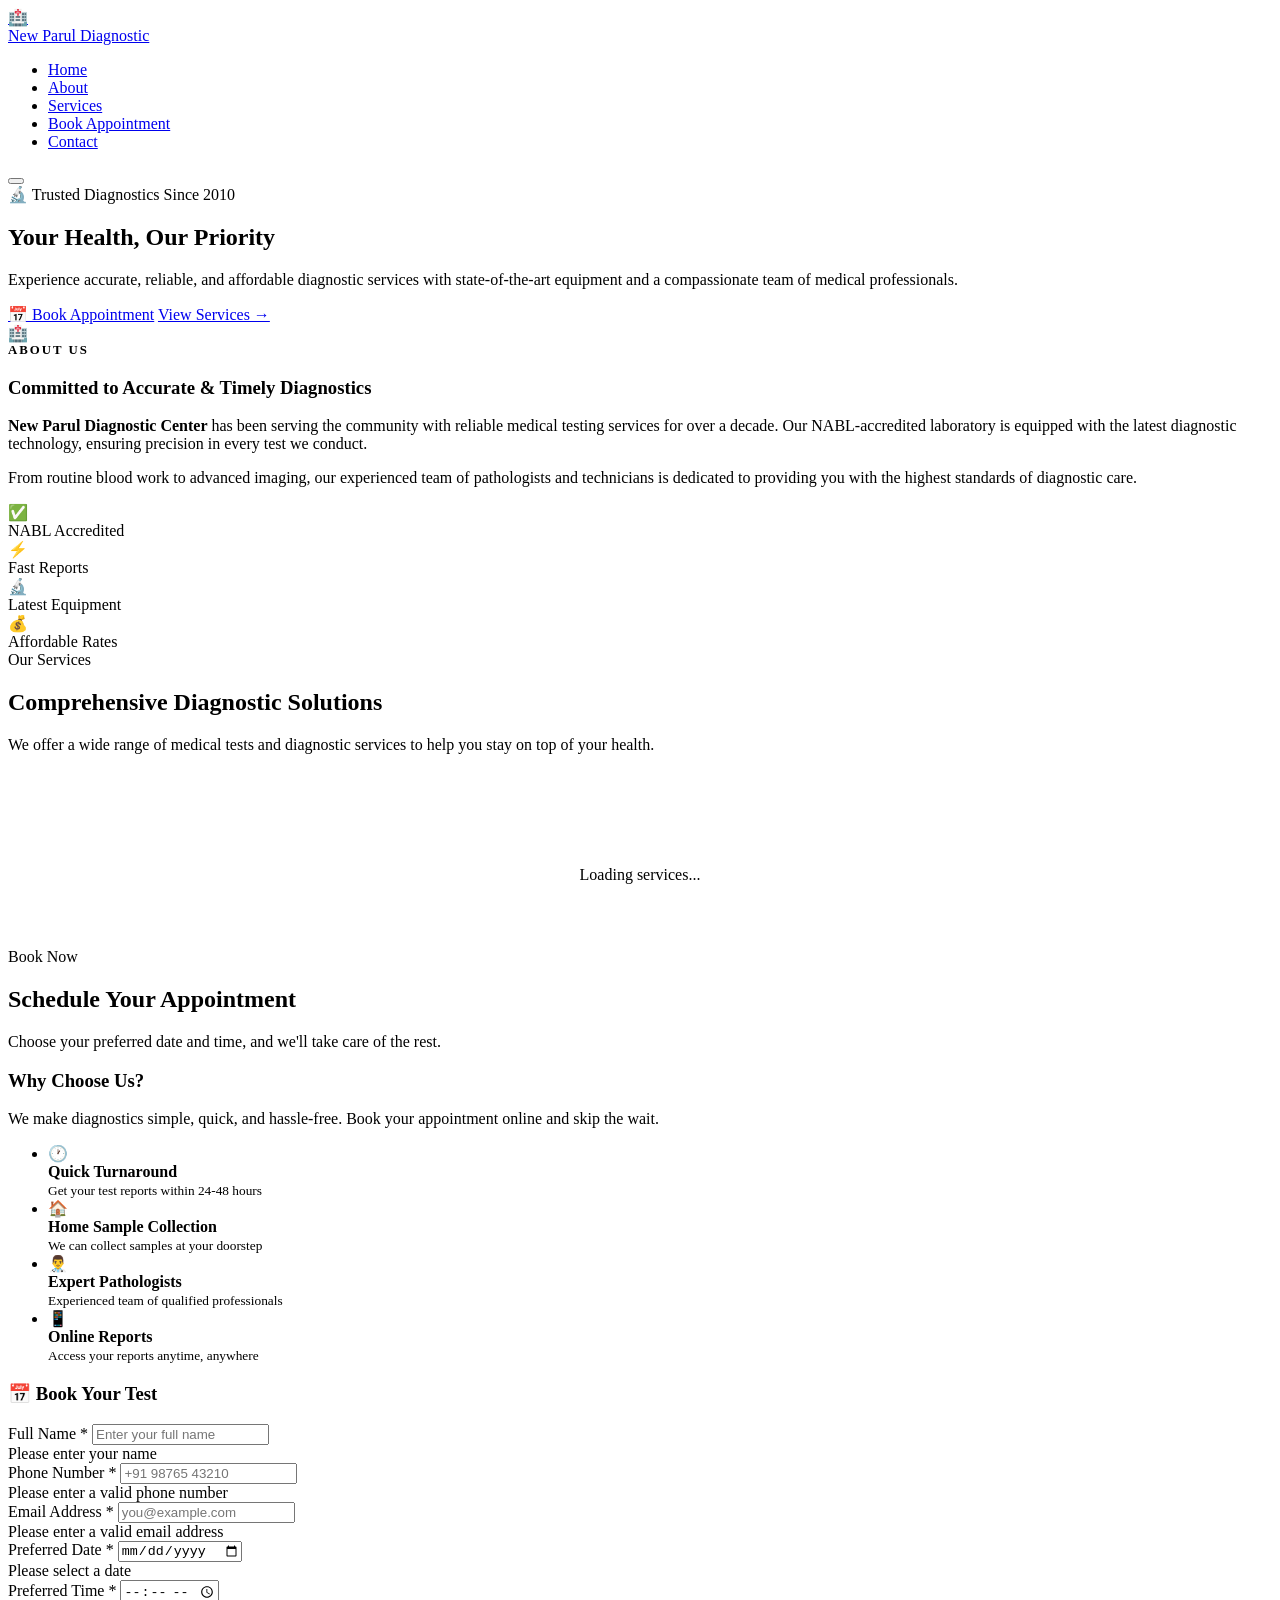
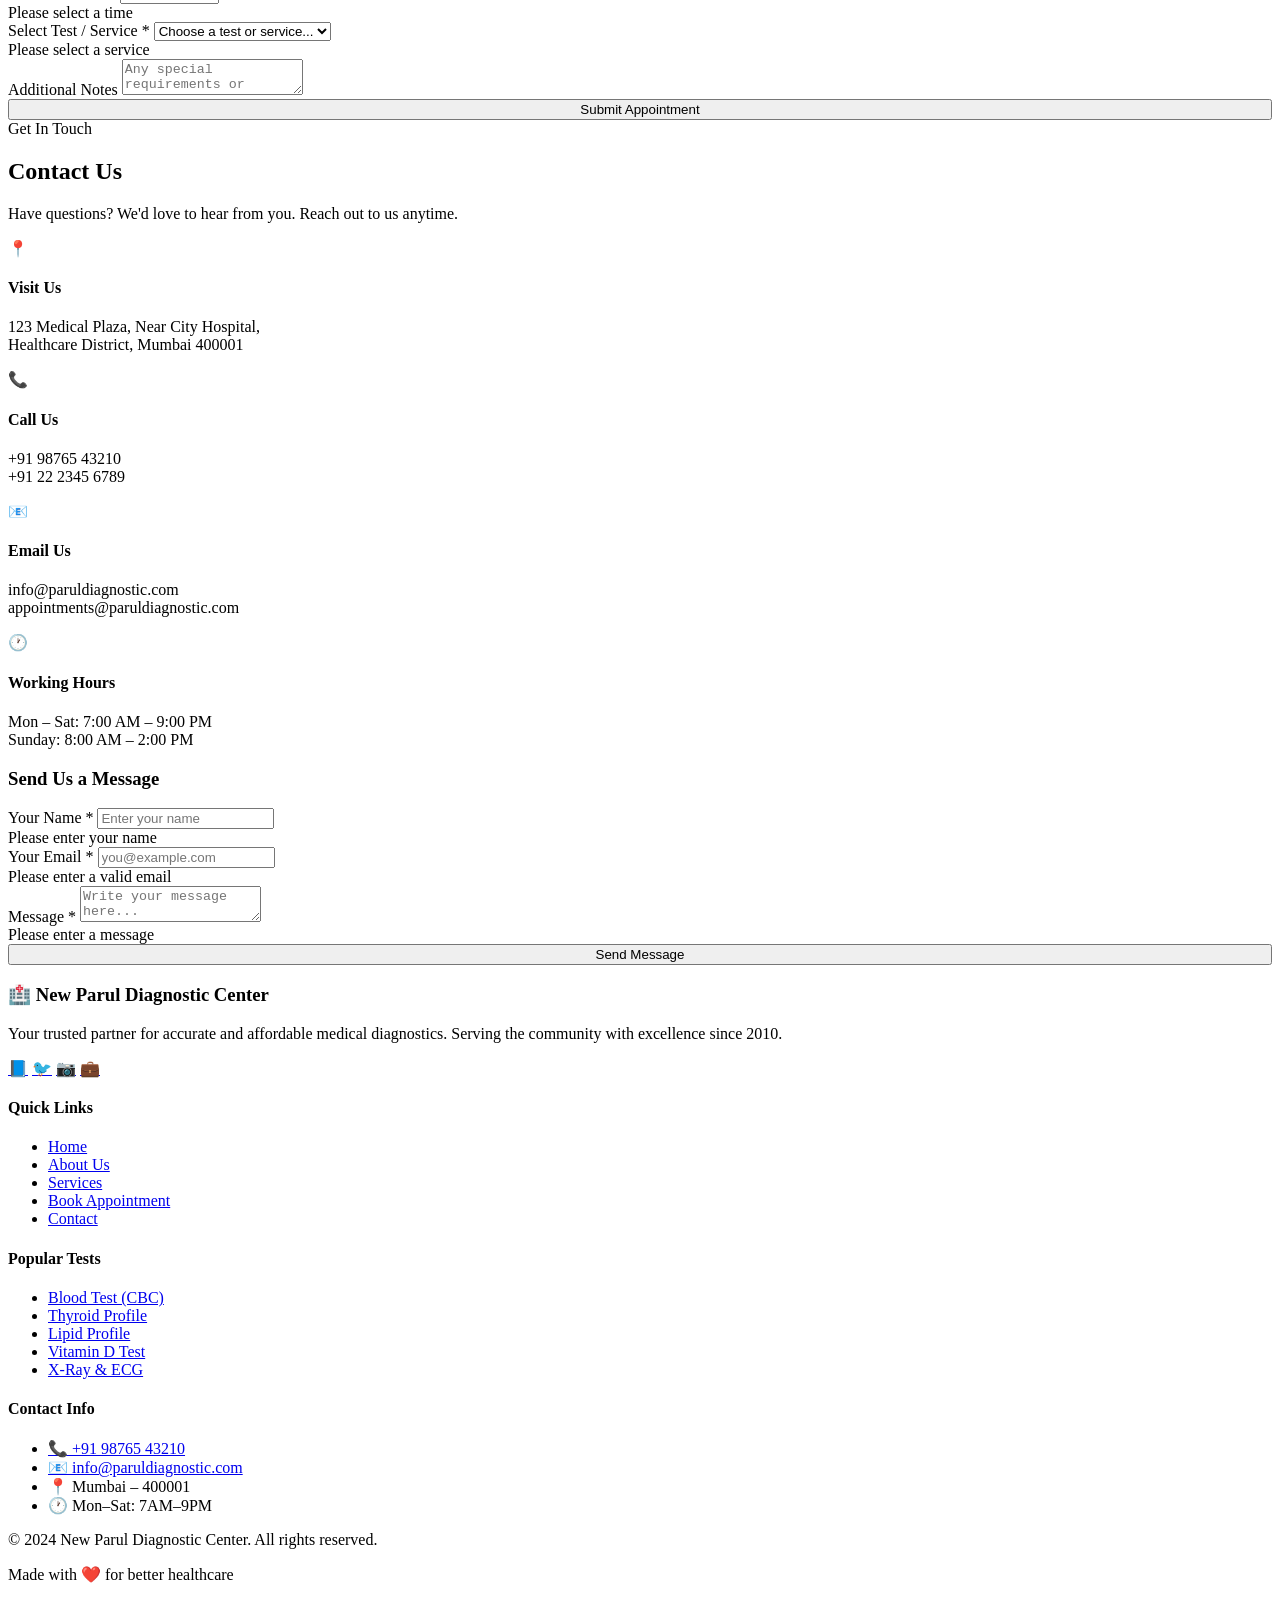
==== frontend/index.html @ 91e7fdc5 "Initial commit" ====
<!DOCTYPE html>
<html lang="en">

<head>
    <meta charset="UTF-8">
    <meta name="viewport" content="width=device-width, initial-scale=1.0">
    <meta name="description"
        content="New Parul Diagnostic Center — Your trusted partner for accurate and timely medical diagnostics. Book appointments online for blood tests, X-Ray, ECG, ultrasound, and more.">
    <meta name="keywords"
        content="diagnostic center, medical tests, blood test, X-Ray, ECG, ultrasound, health checkup, pathology lab">
    <title>New Parul Diagnostic Center — Accurate Diagnostics, Better Health</title>
    <link rel="stylesheet" href="/static/css/styles.css">
</head>

<body>

    <!-- ============================================
         NAVIGATION
         ============================================ -->
    <nav class="navbar" role="navigation" aria-label="Main navigation">
        <div class="nav-container">
            <a href="#home" class="nav-brand" aria-label="New Parul Diagnostic Center">
                <div class="logo-icon" aria-hidden="true">🏥</div>
                <span>New Parul Diagnostic</span>
            </a>

            <ul class="nav-links" id="navLinks" role="menubar">
                <li role="none"><a href="#home" role="menuitem" class="active">Home</a></li>
                <li role="none"><a href="#about" role="menuitem">About</a></li>
                <li role="none"><a href="#services" role="menuitem">Services</a></li>
                <li role="none"><a href="#appointment" role="menuitem">Book Appointment</a></li>
                <li role="none"><a href="#contact" role="menuitem">Contact</a></li>
            </ul>

            <div class="nav-actions">
                <button class="hamburger" id="hamburger" aria-label="Toggle mobile menu" aria-expanded="false">
                    <span></span><span></span><span></span>
                </button>
            </div>
        </div>
    </nav>

    <!-- ============================================
         HERO SECTION
         ============================================ -->
    <section class="hero" id="home">
        <div class="hero-content">
            <div class="hero-badge">🔬 Trusted Diagnostics Since 2010</div>
            <h1>
                Your Health, Our
                <span class="gradient-text">Priority</span>
            </h1>
            <p>
                Experience accurate, reliable, and affordable diagnostic services with state-of-the-art
                equipment and a compassionate team of medical professionals.
            </p>
            <div class="hero-buttons">
                <a href="#appointment" class="btn btn-primary">📅 Book Appointment</a>
                <a href="#services" class="btn btn-outline">View Services →</a>
            </div>
        </div>
    </section>

    <!-- ============================================
         ABOUT SECTION
         ============================================ -->
    <section class="section" id="about">
        <div class="container">
            <div class="about-grid">
                <div class="about-image reveal">
                    <div class="placeholder-icon">🏥</div>
                </div>
                <div class="about-text reveal">
                    <div class="overline"
                        style="font-size:0.8rem;font-weight:700;text-transform:uppercase;letter-spacing:2px;color:var(--accent);margin-bottom:0.75rem;">
                        About Us</div>
                    <h3>Committed to Accurate & Timely Diagnostics</h3>
                    <p>
                        <strong>New Parul Diagnostic Center</strong> has been serving the community with reliable
                        medical testing services for over a decade. Our NABL-accredited laboratory is equipped with
                        the latest diagnostic technology, ensuring precision in every test we conduct.
                    </p>
                    <p>
                        From routine blood work to advanced imaging, our experienced team of pathologists and
                        technicians is dedicated to providing you with the highest standards of diagnostic care.
                    </p>
                    <div class="about-features">
                        <div class="about-feature">
                            <div class="icon">✅</div>
                            <span>NABL Accredited</span>
                        </div>
                        <div class="about-feature">
                            <div class="icon">⚡</div>
                            <span>Fast Reports</span>
                        </div>
                        <div class="about-feature">
                            <div class="icon">🔬</div>
                            <span>Latest Equipment</span>
                        </div>
                        <div class="about-feature">
                            <div class="icon">💰</div>
                            <span>Affordable Rates</span>
                        </div>
                    </div>
                </div>
            </div>
        </div>
    </section>

    <!-- ============================================
         SERVICES SECTION
         ============================================ -->
    <section class="section section-alt" id="services">
        <div class="container">
            <div class="section-header reveal">
                <div class="overline">Our Services</div>
                <h2>Comprehensive Diagnostic Solutions</h2>
                <p>We offer a wide range of medical tests and diagnostic services to help you stay on top of your
                    health.</p>
            </div>
            <div class="services-grid" id="servicesGrid">
                <!-- Services loaded dynamically via JS -->
                <div style="grid-column: 1 / -1; text-align: center; padding: 3rem; color: var(--text-secondary);">
                    <div class="spinner"
                        style="border-color: var(--border); border-top-color: var(--accent); width: 32px; height: 32px; margin: 0 auto 1rem;">
                    </div>
                    <p>Loading services...</p>
                </div>
            </div>
        </div>
    </section>

    <!-- ============================================
         APPOINTMENT SECTION
         ============================================ -->
    <section class="section" id="appointment">
        <div class="container">
            <div class="section-header reveal">
                <div class="overline">Book Now</div>
                <h2>Schedule Your Appointment</h2>
                <p>Choose your preferred date and time, and we'll take care of the rest.</p>
            </div>

            <div class="appointment-wrapper">
                <div class="appointment-info reveal">
                    <h3>Why Choose Us?</h3>
                    <p>We make diagnostics simple, quick, and hassle-free. Book your appointment online and skip the
                        wait.</p>
                    <ul class="info-list">
                        <li>
                            <div class="icon">🕐</div>
                            <div>
                                <strong>Quick Turnaround</strong><br>
                                <small>Get your test reports within 24-48 hours</small>
                            </div>
                        </li>
                        <li>
                            <div class="icon">🏠</div>
                            <div>
                                <strong>Home Sample Collection</strong><br>
                                <small>We can collect samples at your doorstep</small>
                            </div>
                        </li>
                        <li>
                            <div class="icon">👨‍⚕️</div>
                            <div>
                                <strong>Expert Pathologists</strong><br>
                                <small>Experienced team of qualified professionals</small>
                            </div>
                        </li>
                        <li>
                            <div class="icon">📱</div>
                            <div>
                                <strong>Online Reports</strong><br>
                                <small>Access your reports anytime, anywhere</small>
                            </div>
                        </li>
                    </ul>
                </div>

                <div class="appointment-form-card reveal">
                    <h3>📅 Book Your Test</h3>
                    <form id="appointmentForm" novalidate>
                        <div class="form-row">
                            <div class="form-group">
                                <label for="patientName">Full Name <span class="required">*</span></label>
                                <input type="text" id="patientName" name="patient_name" class="form-control"
                                    placeholder="Enter your full name" required>
                                <div class="error-message" id="patientNameError">Please enter your name</div>
                            </div>
                            <div class="form-group">
                                <label for="patientPhone">Phone Number <span class="required">*</span></label>
                                <input type="tel" id="patientPhone" name="phone" class="form-control"
                                    placeholder="+91 98765 43210" required>
                                <div class="error-message" id="patientPhoneError">Please enter a valid phone number
                                </div>
                            </div>
                        </div>
                        <div class="form-group">
                            <label for="patientEmail">Email Address <span class="required">*</span></label>
                            <input type="email" id="patientEmail" name="email" class="form-control"
                                placeholder="you@example.com" required>
                            <div class="error-message" id="patientEmailError">Please enter a valid email address</div>
                        </div>
                        <div class="form-row">
                            <div class="form-group">
                                <label for="appointmentDate">Preferred Date <span class="required">*</span></label>
                                <input type="date" id="appointmentDate" name="appointment_date" class="form-control"
                                    required>
                                <div class="error-message" id="appointmentDateError">Please select a date</div>
                            </div>
                            <div class="form-group">
                                <label for="appointmentTime">Preferred Time <span class="required">*</span></label>
                                <input type="time" id="appointmentTime" name="appointment_time" class="form-control"
                                    required>
                                <div class="error-message" id="appointmentTimeError">Please select a time</div>
                            </div>
                        </div>
                        <div class="form-group">
                            <label for="serviceType">Select Test / Service <span class="required">*</span></label>
                            <select id="serviceType" name="service_type" class="form-control" required>
                                <option value="">Choose a test or service...</option>
                                <!-- Options loaded dynamically -->
                            </select>
                            <div class="error-message" id="serviceTypeError">Please select a service</div>
                        </div>
                        <div class="form-group">
                            <label for="appointmentNotes">Additional Notes</label>
                            <textarea id="appointmentNotes" name="notes" class="form-control"
                                placeholder="Any special requirements or medical history we should know about..."></textarea>
                        </div>
                        <button type="submit" class="btn btn-primary" id="appointmentSubmitBtn"
                            style="width:100%; justify-content: center;">
                            Submit Appointment
                        </button>
                    </form>
                </div>
            </div>
        </div>
    </section>

    <!-- ============================================
         CONTACT SECTION
         ============================================ -->
    <section class="section section-alt" id="contact">
        <div class="container">
            <div class="section-header reveal">
                <div class="overline">Get In Touch</div>
                <h2>Contact Us</h2>
                <p>Have questions? We'd love to hear from you. Reach out to us anytime.</p>
            </div>

            <div class="contact-grid">
                <div class="contact-cards-grid reveal">
                    <div class="contact-card">
                        <div class="icon">📍</div>
                        <div>
                            <h4>Visit Us</h4>
                            <p>123 Medical Plaza, Near City Hospital,<br>Healthcare District, Mumbai 400001</p>
                        </div>
                    </div>
                    <div class="contact-card">
                        <div class="icon">📞</div>
                        <div>
                            <h4>Call Us</h4>
                            <p>+91 98765 43210<br>+91 22 2345 6789</p>
                        </div>
                    </div>
                    <div class="contact-card">
                        <div class="icon">📧</div>
                        <div>
                            <h4>Email Us</h4>
                            <p>info@paruldiagnostic.com<br>appointments@paruldiagnostic.com</p>
                        </div>
                    </div>
                    <div class="contact-card">
                        <div class="icon">🕐</div>
                        <div>
                            <h4>Working Hours</h4>
                            <p>Mon – Sat: 7:00 AM – 9:00 PM<br>Sunday: 8:00 AM – 2:00 PM</p>
                        </div>
                    </div>
                </div>

                <div class="contact-form-card reveal">
                    <h3>Send Us a Message</h3>
                    <form id="contactForm" novalidate>
                        <div class="form-group">
                            <label for="contactName">Your Name <span class="required">*</span></label>
                            <input type="text" id="contactName" name="name" class="form-control"
                                placeholder="Enter your name" required>
                            <div class="error-message" id="contactNameError">Please enter your name</div>
                        </div>
                        <div class="form-group">
                            <label for="contactEmail">Your Email <span class="required">*</span></label>
                            <input type="email" id="contactEmail" name="email" class="form-control"
                                placeholder="you@example.com" required>
                            <div class="error-message" id="contactEmailError">Please enter a valid email</div>
                        </div>
                        <div class="form-group">
                            <label for="contactMessage">Message <span class="required">*</span></label>
                            <textarea id="contactMessage" name="message" class="form-control"
                                placeholder="Write your message here..." required></textarea>
                            <div class="error-message" id="contactMessageError">Please enter a message</div>
                        </div>
                        <button type="submit" class="btn btn-primary" id="contactSubmitBtn"
                            style="width:100%; justify-content: center;">
                            Send Message
                        </button>
                    </form>
                </div>
            </div>
        </div>
    </section>

    <!-- ============================================
         FOOTER
         ============================================ -->
    <footer class="footer">
        <div class="footer-grid">
            <div class="footer-brand">
                <h3>🏥 New Parul Diagnostic Center</h3>
                <p>Your trusted partner for accurate and affordable medical diagnostics. Serving the community with
                    excellence since 2010.</p>
                <div class="footer-social">
                    <a href="#" aria-label="Facebook" title="Facebook">📘</a>
                    <a href="#" aria-label="Twitter" title="Twitter">🐦</a>
                    <a href="#" aria-label="Instagram" title="Instagram">📷</a>
                    <a href="#" aria-label="LinkedIn" title="LinkedIn">💼</a>
                </div>
            </div>
            <div class="footer-col">
                <h4>Quick Links</h4>
                <ul>
                    <li><a href="#home">Home</a></li>
                    <li><a href="#about">About Us</a></li>
                    <li><a href="#services">Services</a></li>
                    <li><a href="#appointment">Book Appointment</a></li>
                    <li><a href="#contact">Contact</a></li>
                </ul>
            </div>
            <div class="footer-col">
                <h4>Popular Tests</h4>
                <ul>
                    <li><a href="#services">Blood Test (CBC)</a></li>
                    <li><a href="#services">Thyroid Profile</a></li>
                    <li><a href="#services">Lipid Profile</a></li>
                    <li><a href="#services">Vitamin D Test</a></li>
                    <li><a href="#services">X-Ray & ECG</a></li>
                </ul>
            </div>
            <div class="footer-col">
                <h4>Contact Info</h4>
                <ul>
                    <li><a href="tel:+919876543210">📞 +91 98765 43210</a></li>
                    <li><a href="mailto:info@paruldiagnostic.com">📧 info@paruldiagnostic.com</a></li>
                    <li>📍 Mumbai – 400001</li>
                    <li>🕐 Mon–Sat: 7AM–9PM</li>
                </ul>
            </div>
        </div>
        <div class="footer-bottom">
            <p>&copy; 2024 New Parul Diagnostic Center. All rights reserved.</p>
            <p>Made with ❤️ for better healthcare</p>
        </div>
    </footer>

    <!-- Toast Container -->
    <div class="toast-container" id="toastContainer"></div>

    <script src="/static/js/main.js"></script>
</body>

</html>
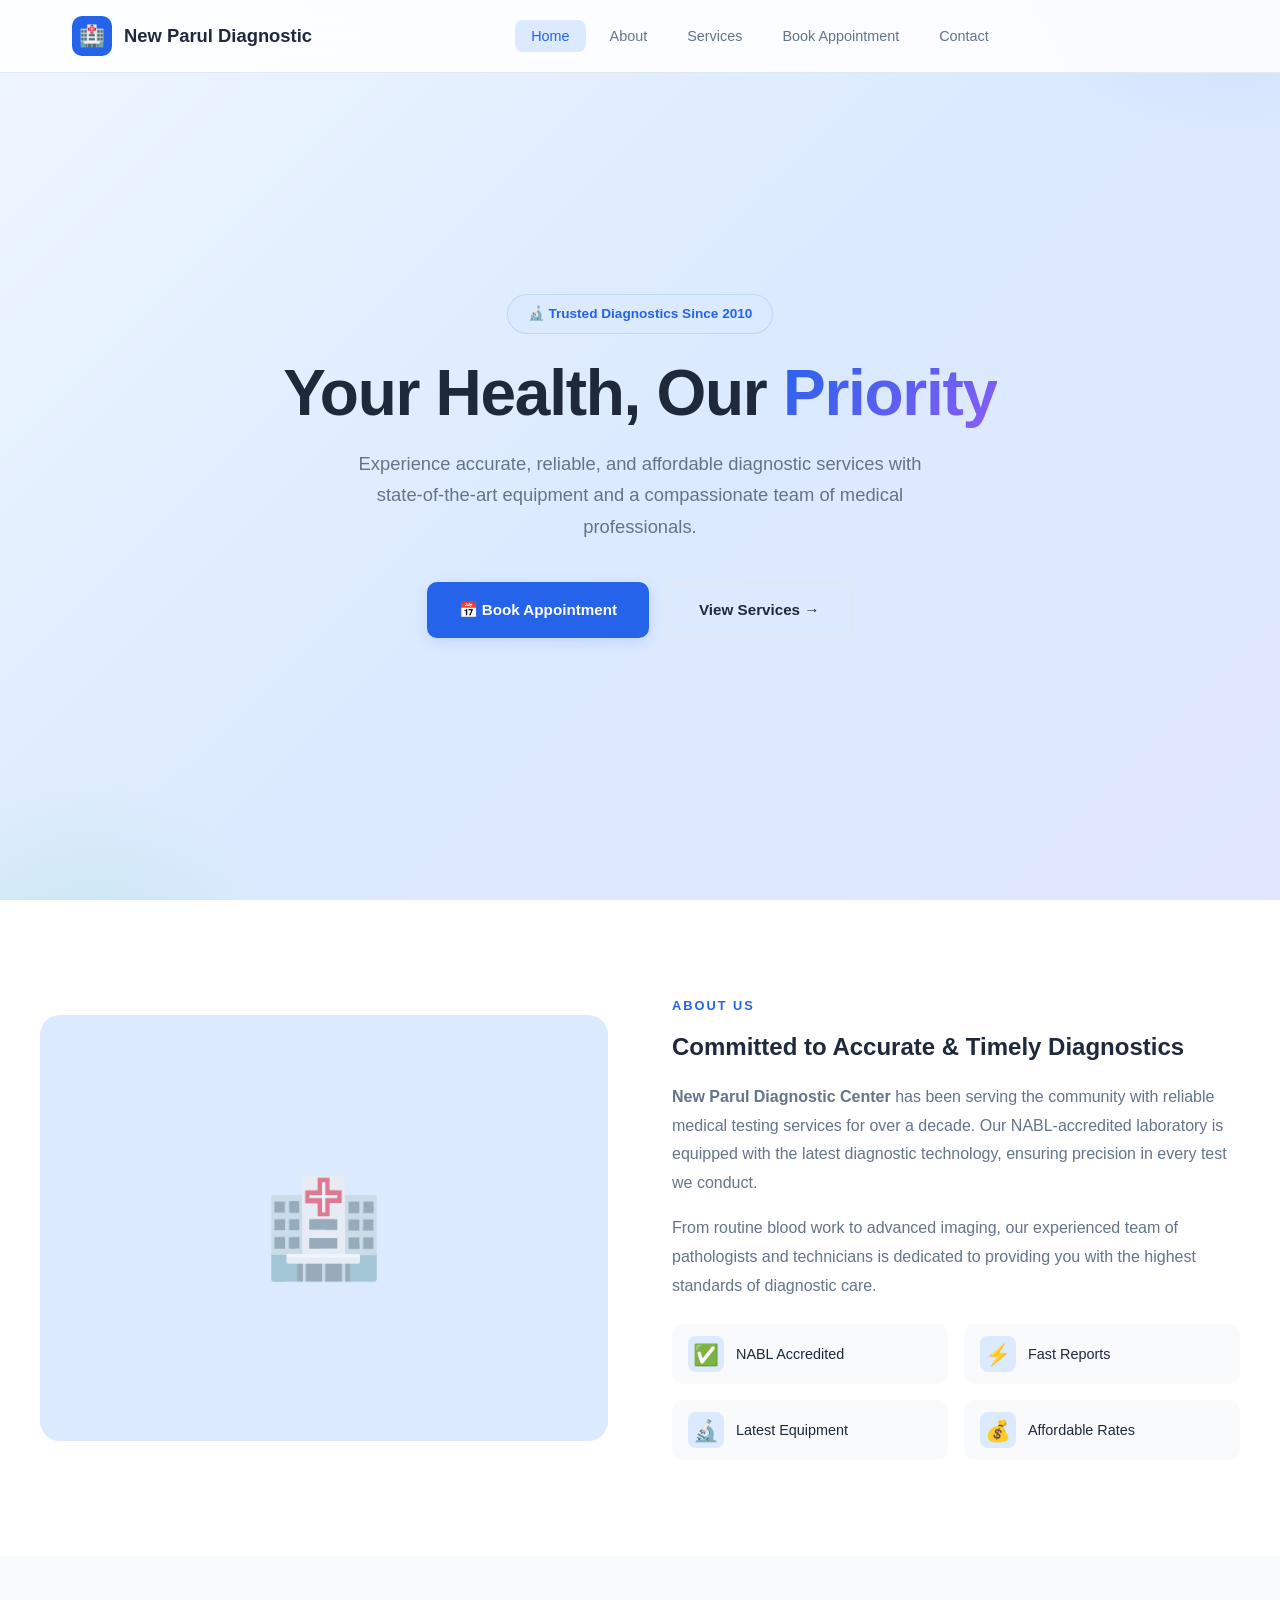
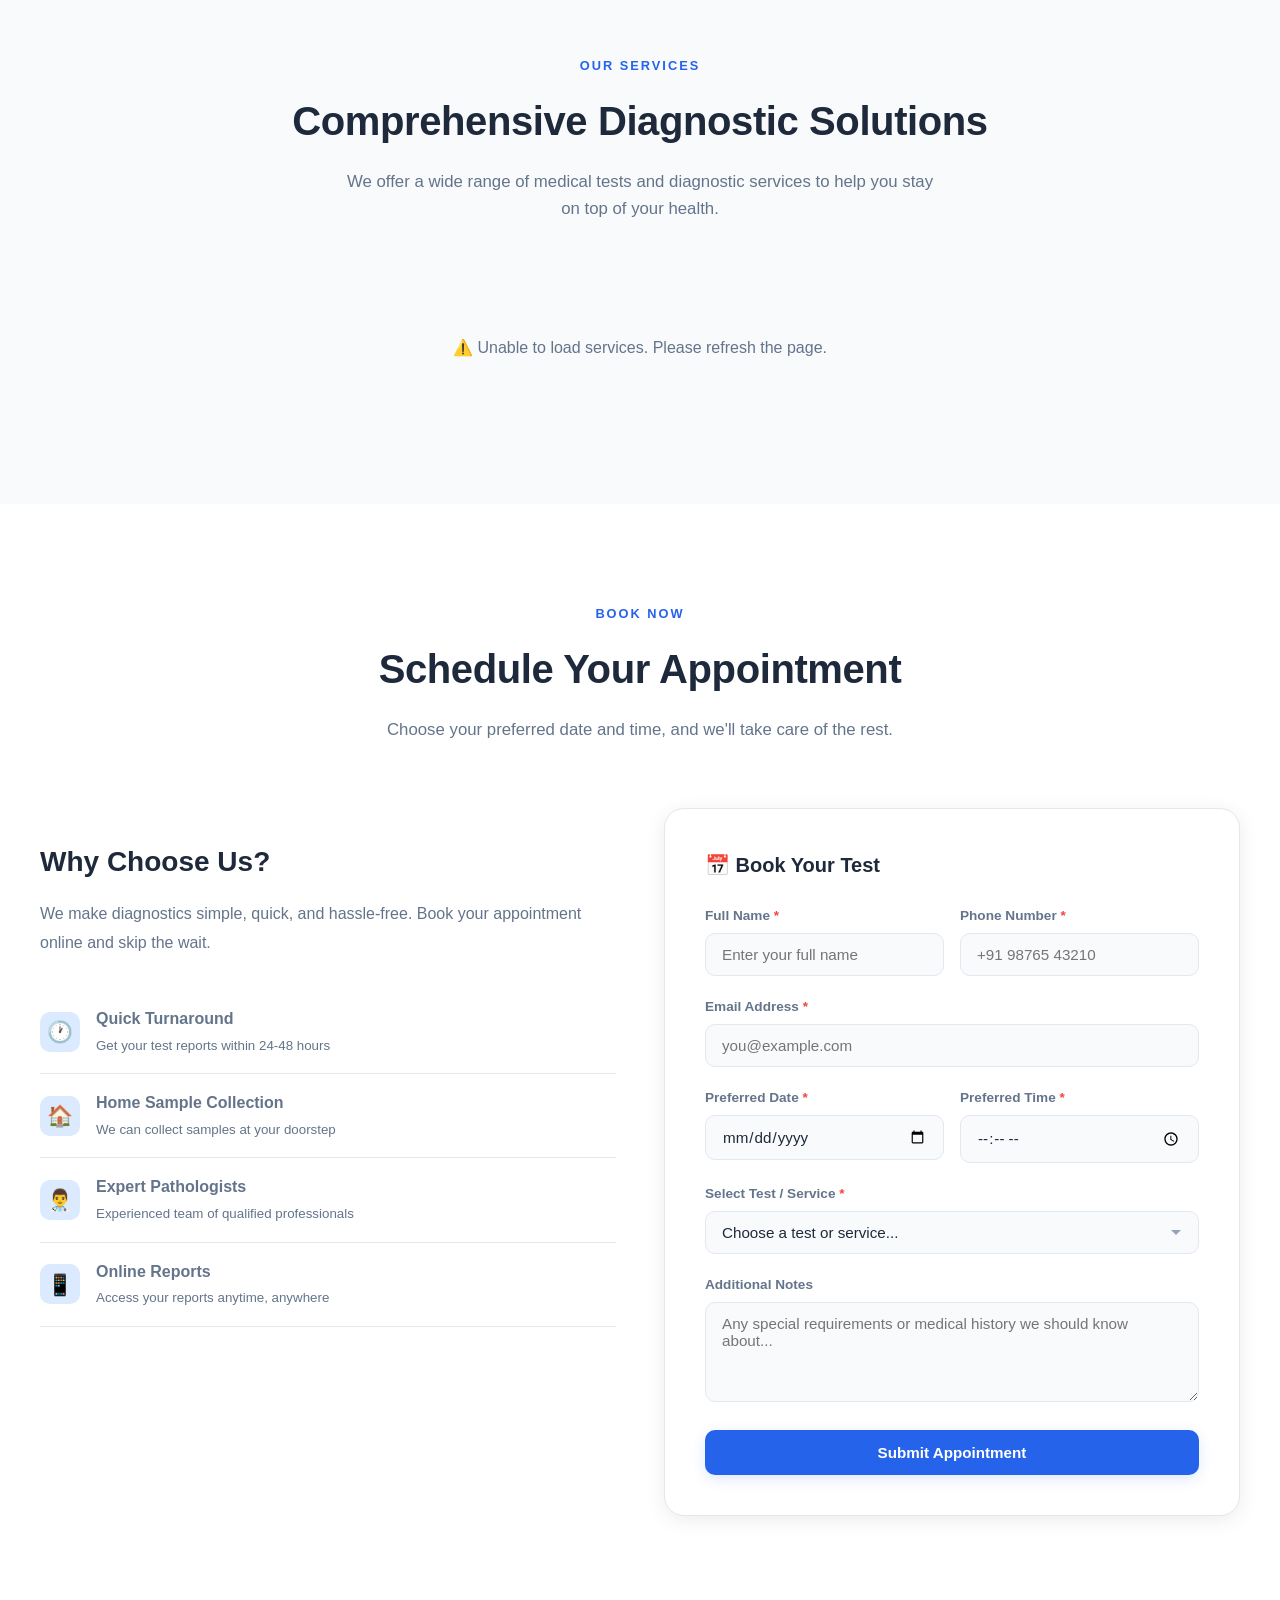
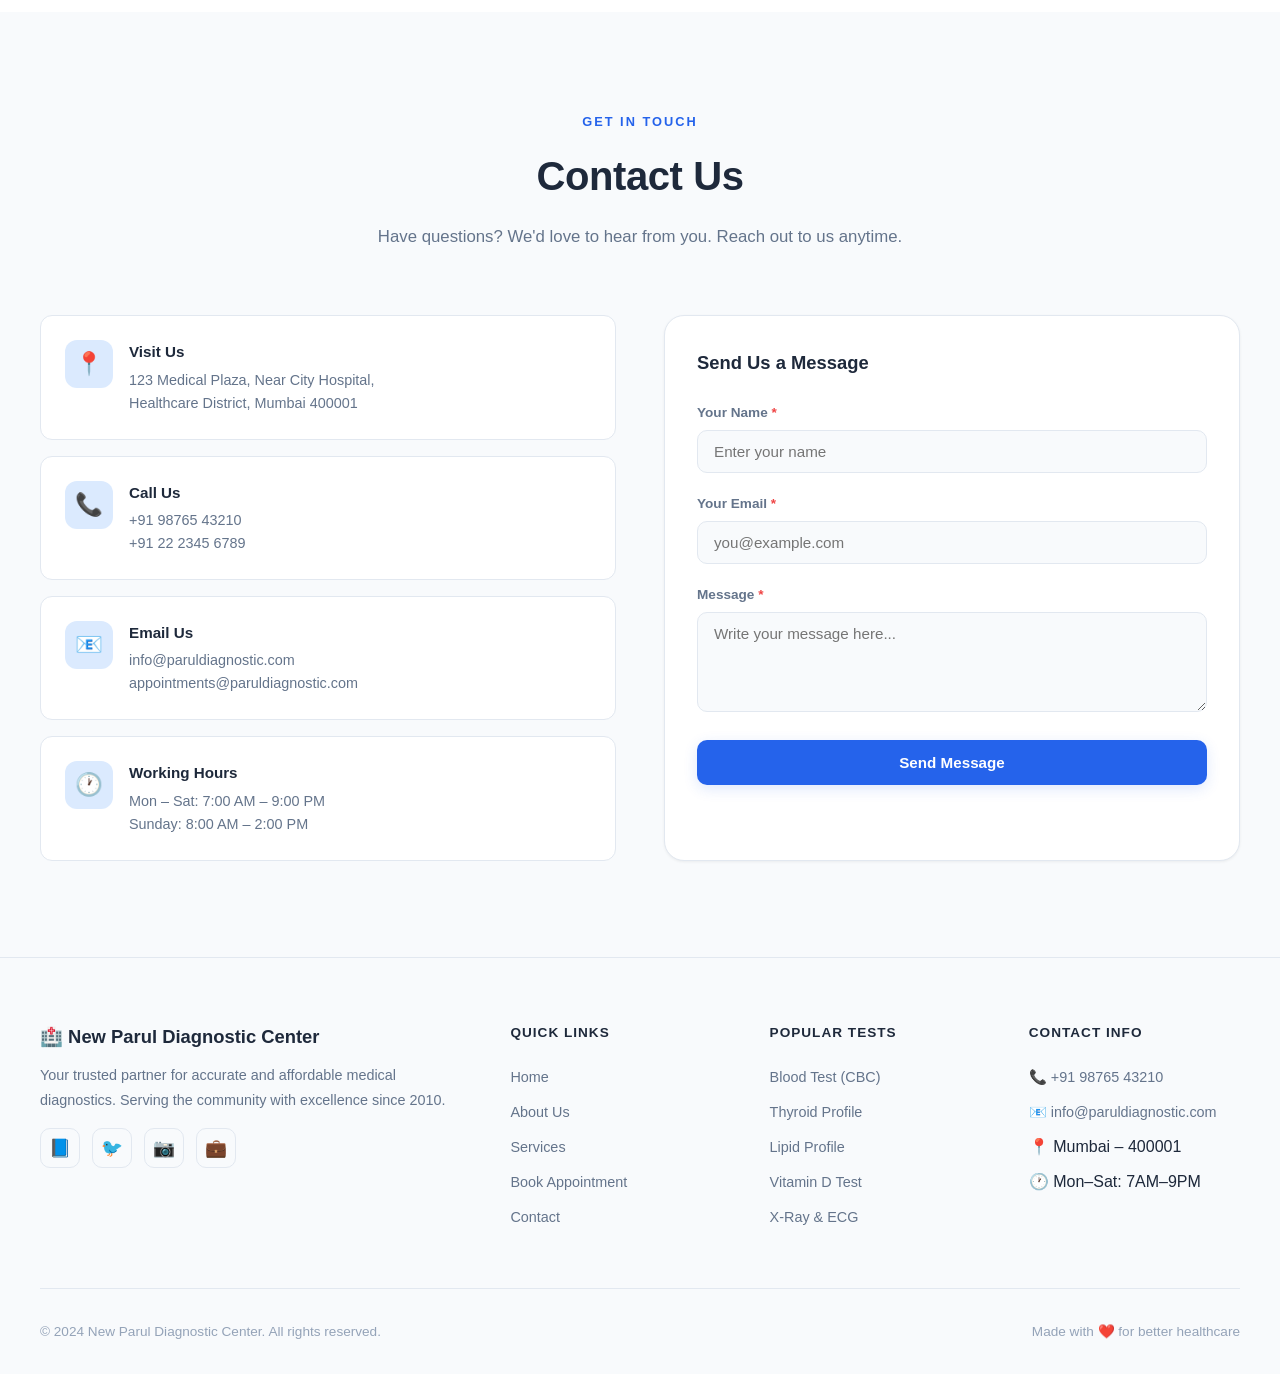
==== commit 8fdd4024: "Fix static paths for Netlify/Render frontend deployment" ====
--- a/frontend/index.html
+++ b/frontend/index.html
@@ -9,7 +9,7 @@
     <meta name="keywords"
         content="diagnostic center, medical tests, blood test, X-Ray, ECG, ultrasound, health checkup, pathology lab">
     <title>New Parul Diagnostic Center — Accurate Diagnostics, Better Health</title>
-    <link rel="stylesheet" href="/static/css/styles.css">
+    <link rel="stylesheet" href="css/styles.css">
 </head>
 
 <body>
@@ -368,7 +368,7 @@
     <!-- Toast Container -->
     <div class="toast-container" id="toastContainer"></div>
 
-    <script src="/static/js/main.js"></script>
+    <script src="js/main.js"></script>
 </body>
 
 </html>
--- a/frontend/css/styles.css
+++ b/frontend/css/styles.css
@@ -0,0 +1,968 @@
+/* ===================================================================
+   NEW PARUL DIAGNOSTIC CENTER — CSS Design System
+   Clean, minimalistic, professional medical aesthetic
+   =================================================================== */
+
+@import url('https://fonts.googleapis.com/css2?family=Inter:wght@300;400;500;600;700;800&display=swap');
+
+/* ---------------------------------------------------------------
+   CSS Custom Properties — Light & Dark Themes
+   --------------------------------------------------------------- */
+:root {
+    /* Light mode (default) */
+    --bg-primary: #ffffff;
+    --bg-secondary: #f8fafc;
+    --bg-card: #ffffff;
+    --bg-hero: linear-gradient(135deg, #eff6ff 0%, #dbeafe 50%, #e0e7ff 100%);
+    --text-primary: #1e293b;
+    --text-secondary: #64748b;
+    --text-muted: #94a3b8;
+    --accent: #2563eb;
+    --accent-light: #dbeafe;
+    --accent-hover: #1d4ed8;
+    --accent-glow: rgba(37, 99, 235, 0.15);
+    --success: #10b981;
+    --success-light: #d1fae5;
+    --danger: #ef4444;
+    --warning: #f59e0b;
+    --border: #e2e8f0;
+    --border-light: #f1f5f9;
+    --shadow-sm: 0 1px 3px rgba(0,0,0,0.06);
+    --shadow-md: 0 4px 20px rgba(0,0,0,0.08);
+    --shadow-lg: 0 10px 40px rgba(0,0,0,0.12);
+    --shadow-glow: 0 0 30px rgba(37, 99, 235, 0.1);
+    --glass-bg: rgba(255, 255, 255, 0.7);
+    --glass-border: rgba(255, 255, 255, 0.3);
+    --nav-bg: rgba(255, 255, 255, 0.85);
+    --radius: 12px;
+    --radius-lg: 20px;
+    --transition: 0.3s cubic-bezier(0.4, 0, 0.2, 1);
+}
+
+
+/* ---------------------------------------------------------------
+   Reset & Base
+   --------------------------------------------------------------- */
+*, *::before, *::after {
+    box-sizing: border-box;
+    margin: 0;
+    padding: 0;
+}
+
+html {
+    scroll-behavior: smooth;
+    scroll-padding-top: 80px;
+}
+
+body {
+    font-family: 'Inter', -apple-system, BlinkMacSystemFont, sans-serif;
+    background: var(--bg-primary);
+    color: var(--text-primary);
+    line-height: 1.6;
+    overflow-x: hidden;
+    -webkit-font-smoothing: antialiased;
+    -moz-osx-font-smoothing: grayscale;
+    text-rendering: optimizeLegibility;
+}
+
+a { color: var(--accent); text-decoration: none; transition: color var(--transition); }
+a:hover { color: var(--accent-hover); }
+
+img { max-width: 100%; height: auto; }
+
+/* ---------------------------------------------------------------
+   Navigation
+   --------------------------------------------------------------- */
+.navbar {
+    position: fixed;
+    top: 0; left: 0; right: 0;
+    z-index: 1000;
+    background: var(--nav-bg);
+    backdrop-filter: blur(20px);
+    -webkit-backdrop-filter: blur(20px);
+    border-bottom: 1px solid var(--border);
+    transition: all var(--transition);
+}
+
+.nav-container {
+    max-width: 1200px;
+    margin: 0 auto;
+    padding: 0 2rem;
+    display: flex;
+    align-items: center;
+    justify-content: space-between;
+    height: 72px;
+}
+
+.nav-brand {
+    display: flex;
+    align-items: center;
+    gap: 0.75rem;
+    font-weight: 700;
+    font-size: 1.15rem;
+    color: var(--text-primary);
+}
+
+.nav-brand .logo-icon {
+    width: 40px;
+    height: 40px;
+    background: var(--accent);
+    border-radius: 10px;
+    display: flex;
+    align-items: center;
+    justify-content: center;
+    font-size: 1.3rem;
+    color: #fff;
+}
+
+.nav-links {
+    display: flex;
+    align-items: center;
+    gap: 0.5rem;
+    list-style: none;
+}
+
+.nav-links a {
+    padding: 0.5rem 1rem;
+    border-radius: 8px;
+    font-size: 0.9rem;
+    font-weight: 500;
+    color: var(--text-secondary);
+    transition: all var(--transition);
+}
+
+.nav-links a:hover,
+.nav-links a.active {
+    color: var(--accent);
+    background: var(--accent-light);
+}
+
+.nav-actions {
+    display: flex;
+    align-items: center;
+    gap: 0.75rem;
+}
+
+
+
+/* Hamburger */
+.hamburger {
+    display: none;
+    flex-direction: column;
+    gap: 5px;
+    cursor: pointer;
+    background: none;
+    border: none;
+    padding: 4px;
+    z-index: 1001;
+}
+
+.hamburger span {
+    width: 24px;
+    height: 2.5px;
+    background: var(--text-primary);
+    border-radius: 2px;
+    transition: all 0.3s;
+}
+
+.hamburger.active span:nth-child(1) { transform: rotate(45deg) translate(5px, 5px); }
+.hamburger.active span:nth-child(2) { opacity: 0; }
+.hamburger.active span:nth-child(3) { transform: rotate(-45deg) translate(6px, -6px); }
+
+/* ---------------------------------------------------------------
+   Hero Section
+   --------------------------------------------------------------- */
+.hero {
+    min-height: 100vh;
+    display: flex;
+    align-items: center;
+    justify-content: center;
+    background: var(--bg-hero);
+    padding: 6rem 2rem 4rem;
+    position: relative;
+    overflow: hidden;
+}
+
+.hero::before {
+    content: '';
+    position: absolute;
+    top: -50%;
+    right: -20%;
+    width: 600px;
+    height: 600px;
+    background: radial-gradient(circle, var(--accent-glow) 0%, transparent 70%);
+    border-radius: 50%;
+    animation: float 8s ease-in-out infinite;
+}
+
+.hero::after {
+    content: '';
+    position: absolute;
+    bottom: -30%;
+    left: -10%;
+    width: 400px;
+    height: 400px;
+    background: radial-gradient(circle, rgba(16, 185, 129, 0.1) 0%, transparent 70%);
+    border-radius: 50%;
+    animation: float 10s ease-in-out infinite reverse;
+}
+
+@keyframes float {
+    0%, 100% { transform: translate(0, 0); }
+    50% { transform: translate(30px, -30px); }
+}
+
+.hero-content {
+    max-width: 800px;
+    text-align: center;
+    position: relative;
+    z-index: 1;
+}
+
+.hero-badge {
+    display: inline-flex;
+    align-items: center;
+    gap: 0.5rem;
+    background: var(--accent-light);
+    color: var(--accent);
+    padding: 0.5rem 1.25rem;
+    border-radius: 50px;
+    font-size: 0.85rem;
+    font-weight: 600;
+    margin-bottom: 1.5rem;
+    border: 1px solid var(--accent-glow);
+}
+
+.hero h1 {
+    font-size: clamp(2.5rem, 6vw, 4rem);
+    font-weight: 800;
+    line-height: 1.1;
+    margin-bottom: 1.25rem;
+    letter-spacing: -0.02em;
+}
+
+.hero h1 .gradient-text {
+    background: linear-gradient(135deg, var(--accent), #8b5cf6, var(--accent));
+    background-size: 200% 200%;
+    -webkit-background-clip: text;
+    -webkit-text-fill-color: transparent;
+    background-clip: text;
+    animation: gradient-shift 4s ease-in-out infinite;
+}
+
+@keyframes gradient-shift {
+    0%, 100% { background-position: 0% 50%; }
+    50% { background-position: 100% 50%; }
+}
+
+.hero p {
+    font-size: 1.15rem;
+    color: var(--text-secondary);
+    max-width: 600px;
+    margin: 0 auto 2.5rem;
+    line-height: 1.7;
+}
+
+.hero-buttons {
+    display: flex;
+    gap: 1rem;
+    justify-content: center;
+    flex-wrap: wrap;
+}
+
+/* ---------------------------------------------------------------
+   Buttons
+   --------------------------------------------------------------- */
+.btn {
+    display: inline-flex;
+    align-items: center;
+    gap: 0.5rem;
+    padding: 0.875rem 2rem;
+    border-radius: 10px;
+    font-size: 0.95rem;
+    font-weight: 600;
+    border: none;
+    cursor: pointer;
+    transition: all var(--transition);
+    font-family: inherit;
+    text-decoration: none;
+}
+
+.btn-primary {
+    background: var(--accent);
+    color: #fff;
+    box-shadow: 0 4px 14px var(--accent-glow);
+}
+
+.btn-primary:hover {
+    background: var(--accent-hover);
+    transform: translateY(-2px);
+    box-shadow: 0 6px 20px var(--accent-glow);
+    color: #fff;
+}
+
+.btn-outline {
+    background: transparent;
+    color: var(--text-primary);
+    border: 2px solid var(--border);
+}
+
+.btn-outline:hover {
+    border-color: var(--accent);
+    color: var(--accent);
+    transform: translateY(-2px);
+}
+
+.btn-success {
+    background: var(--success);
+    color: #fff;
+}
+
+.btn-success:hover {
+    opacity: 0.9;
+    transform: translateY(-2px);
+}
+
+/* ---------------------------------------------------------------
+   Sections
+   --------------------------------------------------------------- */
+.section {
+    padding: 6rem 2rem;
+}
+
+.section-alt {
+    background: var(--bg-secondary);
+}
+
+.container {
+    max-width: 1200px;
+    margin: 0 auto;
+}
+
+.section-header {
+    text-align: center;
+    margin-bottom: 4rem;
+}
+
+.section-header .overline {
+    display: inline-block;
+    font-size: 0.8rem;
+    font-weight: 700;
+    text-transform: uppercase;
+    letter-spacing: 2px;
+    color: var(--accent);
+    margin-bottom: 0.75rem;
+}
+
+.section-header h2 {
+    font-size: clamp(1.75rem, 4vw, 2.5rem);
+    font-weight: 700;
+    margin-bottom: 1rem;
+    letter-spacing: -0.01em;
+}
+
+.section-header p {
+    font-size: 1.05rem;
+    color: var(--text-secondary);
+    max-width: 600px;
+    margin: 0 auto;
+}
+
+/* ---------------------------------------------------------------
+   About Section
+   --------------------------------------------------------------- */
+.about-grid {
+    display: grid;
+    grid-template-columns: 1fr 1fr;
+    gap: 4rem;
+    align-items: center;
+}
+
+.about-image {
+    position: relative;
+    border-radius: var(--radius-lg);
+    overflow: hidden;
+    aspect-ratio: 4/3;
+    background: var(--accent-light);
+    display: flex;
+    align-items: center;
+    justify-content: center;
+}
+
+.about-image .placeholder-icon {
+    font-size: 6rem;
+    opacity: 0.5;
+}
+
+.about-text h3 {
+    font-size: 1.5rem;
+    margin-bottom: 1rem;
+}
+
+.about-text p {
+    color: var(--text-secondary);
+    margin-bottom: 1rem;
+    line-height: 1.8;
+}
+
+.about-features {
+    display: grid;
+    grid-template-columns: 1fr 1fr;
+    gap: 1rem;
+    margin-top: 1.5rem;
+}
+
+.about-feature {
+    display: flex;
+    align-items: center;
+    gap: 0.75rem;
+    padding: 0.75rem 1rem;
+    background: var(--bg-secondary);
+    border-radius: 10px;
+    font-size: 0.9rem;
+    font-weight: 500;
+}
+
+.about-feature .icon {
+    font-size: 1.3rem;
+    width: 36px;
+    height: 36px;
+    background: var(--accent-light);
+    border-radius: 8px;
+    display: flex;
+    align-items: center;
+    justify-content: center;
+    flex-shrink: 0;
+}
+
+/* ---------------------------------------------------------------
+   Services Section
+   --------------------------------------------------------------- */
+.services-grid {
+    display: grid;
+    grid-template-columns: repeat(auto-fill, minmax(280px, 1fr));
+    gap: 1.5rem;
+}
+
+.service-card {
+    background: var(--bg-card);
+    border: 1px solid var(--border);
+    border-radius: var(--radius);
+    padding: 1.75rem;
+    transition: all var(--transition);
+    position: relative;
+    overflow: hidden;
+}
+
+.service-card::before {
+    content: '';
+    position: absolute;
+    top: 0;
+    left: 0;
+    right: 0;
+    height: 3px;
+    background: linear-gradient(90deg, var(--accent), var(--success));
+    transform: scaleX(0);
+    transition: transform var(--transition);
+}
+
+.service-card:hover {
+    border-color: var(--accent);
+    box-shadow: var(--shadow-glow);
+    transform: translateY(-4px);
+}
+
+.service-card:hover::before {
+    transform: scaleX(1);
+}
+
+.service-card .card-icon {
+    width: 48px;
+    height: 48px;
+    background: var(--accent-light);
+    border-radius: 12px;
+    display: flex;
+    align-items: center;
+    justify-content: center;
+    font-size: 1.5rem;
+    margin-bottom: 1rem;
+}
+
+.service-card h4 {
+    font-size: 1.05rem;
+    font-weight: 600;
+    margin-bottom: 0.5rem;
+}
+
+.service-card p {
+    font-size: 0.9rem;
+    color: var(--text-secondary);
+    line-height: 1.6;
+    margin-bottom: 1rem;
+}
+
+.service-price {
+    font-size: 1.2rem;
+    font-weight: 700;
+    color: var(--accent);
+}
+
+.service-price span {
+    font-size: 0.8rem;
+    font-weight: 400;
+    color: var(--text-muted);
+}
+
+/* ---------------------------------------------------------------
+   Appointment Section
+   --------------------------------------------------------------- */
+.appointment-wrapper {
+    display: grid;
+    grid-template-columns: 1fr 1fr;
+    gap: 3rem;
+    align-items: start;
+}
+
+.appointment-info {
+    padding: 2rem 0;
+}
+
+.appointment-info h3 {
+    font-size: 1.75rem;
+    font-weight: 700;
+    margin-bottom: 1rem;
+}
+
+.appointment-info p {
+    color: var(--text-secondary);
+    margin-bottom: 2rem;
+    line-height: 1.8;
+}
+
+.info-list {
+    list-style: none;
+}
+
+.info-list li {
+    display: flex;
+    align-items: center;
+    gap: 1rem;
+    padding: 1rem 0;
+    border-bottom: 1px solid var(--border);
+    color: var(--text-secondary);
+}
+
+.info-list li .icon {
+    font-size: 1.3rem;
+    width: 40px;
+    height: 40px;
+    background: var(--accent-light);
+    border-radius: 10px;
+    display: flex;
+    align-items: center;
+    justify-content: center;
+    flex-shrink: 0;
+}
+
+.appointment-form-card {
+    background: var(--bg-card);
+    border: 1px solid var(--border);
+    border-radius: var(--radius-lg);
+    padding: 2.5rem;
+    box-shadow: var(--shadow-md);
+}
+
+.appointment-form-card h3 {
+    font-size: 1.25rem;
+    font-weight: 600;
+    margin-bottom: 1.5rem;
+}
+
+/* ---------------------------------------------------------------
+   Form Styles
+   --------------------------------------------------------------- */
+.form-row {
+    display: grid;
+    grid-template-columns: 1fr 1fr;
+    gap: 1rem;
+}
+
+.form-group {
+    margin-bottom: 1.25rem;
+}
+
+.form-group label {
+    display: block;
+    font-size: 0.85rem;
+    font-weight: 600;
+    color: var(--text-secondary);
+    margin-bottom: 0.4rem;
+}
+
+.form-group label .required {
+    color: var(--danger);
+}
+
+.form-control {
+    width: 100%;
+    padding: 0.75rem 1rem;
+    background: var(--bg-secondary);
+    border: 1.5px solid var(--border);
+    border-radius: 10px;
+    font-size: 0.95rem;
+    font-family: inherit;
+    color: var(--text-primary);
+    transition: all var(--transition);
+}
+
+.form-control:focus {
+    outline: none;
+    border-color: var(--accent);
+    box-shadow: 0 0 0 4px var(--accent-glow);
+    background: var(--bg-card);
+}
+
+.form-control.error {
+    border-color: var(--danger);
+    box-shadow: 0 0 0 4px rgba(239, 68, 68, 0.1);
+}
+
+.form-control.success {
+    border-color: var(--success);
+}
+
+.error-message {
+    font-size: 0.8rem;
+    color: var(--danger);
+    margin-top: 0.3rem;
+    display: none;
+}
+
+.error-message.visible {
+    display: block;
+}
+
+textarea.form-control {
+    resize: vertical;
+    min-height: 100px;
+}
+
+select.form-control {
+    cursor: pointer;
+    appearance: none;
+    background-image: url("data:image/svg+xml,%3Csvg xmlns='http://www.w3.org/2000/svg' width='12' height='12' viewBox='0 0 12 12'%3E%3Cpath fill='%2394a3b8' d='M6 8L1 3h10z'/%3E%3C/svg%3E");
+    background-repeat: no-repeat;
+    background-position: right 1rem center;
+    padding-right: 2.5rem;
+}
+
+/* ---------------------------------------------------------------
+   Contact Section
+   --------------------------------------------------------------- */
+.contact-grid {
+    display: grid;
+    grid-template-columns: 1fr 1fr;
+    gap: 3rem;
+}
+
+.contact-card {
+    display: flex;
+    align-items: flex-start;
+    gap: 1rem;
+    padding: 1.5rem;
+    background: var(--bg-card);
+    border: 1px solid var(--border);
+    border-radius: var(--radius);
+    transition: all var(--transition);
+}
+
+.contact-card:hover {
+    border-color: var(--accent);
+    box-shadow: var(--shadow-sm);
+}
+
+.contact-card .icon {
+    width: 48px;
+    height: 48px;
+    background: var(--accent-light);
+    border-radius: 12px;
+    display: flex;
+    align-items: center;
+    justify-content: center;
+    font-size: 1.4rem;
+    flex-shrink: 0;
+}
+
+.contact-card h4 {
+    font-size: 0.95rem;
+    font-weight: 600;
+    margin-bottom: 0.25rem;
+}
+
+.contact-card p {
+    font-size: 0.9rem;
+    color: var(--text-secondary);
+    line-height: 1.6;
+}
+
+.contact-cards-grid {
+    display: grid;
+    gap: 1rem;
+}
+
+.contact-form-card {
+    background: var(--bg-card);
+    border: 1px solid var(--border);
+    border-radius: var(--radius-lg);
+    padding: 2rem;
+    box-shadow: var(--shadow-sm);
+}
+
+.contact-form-card h3 {
+    font-size: 1.15rem;
+    font-weight: 600;
+    margin-bottom: 1.5rem;
+}
+
+/* ---------------------------------------------------------------
+   Footer
+   --------------------------------------------------------------- */
+.footer {
+    background: var(--bg-secondary);
+    border-top: 1px solid var(--border);
+    padding: 4rem 2rem 2rem;
+}
+
+.footer-grid {
+    max-width: 1200px;
+    margin: 0 auto;
+    display: grid;
+    grid-template-columns: 2fr 1fr 1fr 1fr;
+    gap: 3rem;
+    margin-bottom: 3rem;
+}
+
+.footer-brand h3 {
+    font-size: 1.15rem;
+    margin-bottom: 0.75rem;
+}
+
+.footer-brand p {
+    color: var(--text-secondary);
+    font-size: 0.9rem;
+    line-height: 1.7;
+    margin-bottom: 1rem;
+}
+
+.footer-social {
+    display: flex;
+    gap: 0.75rem;
+}
+
+.footer-social a {
+    width: 40px;
+    height: 40px;
+    border: 1px solid var(--border);
+    border-radius: 10px;
+    display: flex;
+    align-items: center;
+    justify-content: center;
+    font-size: 1.1rem;
+    color: var(--text-secondary);
+    transition: all var(--transition);
+}
+
+.footer-social a:hover {
+    background: var(--accent);
+    border-color: var(--accent);
+    color: #fff;
+}
+
+.footer-col h4 {
+    font-size: 0.85rem;
+    font-weight: 700;
+    text-transform: uppercase;
+    letter-spacing: 1px;
+    margin-bottom: 1.25rem;
+    color: var(--text-primary);
+}
+
+.footer-col ul {
+    list-style: none;
+}
+
+.footer-col ul li { margin-bottom: 0.6rem; }
+
+.footer-col ul a {
+    color: var(--text-secondary);
+    font-size: 0.9rem;
+    transition: color var(--transition);
+}
+
+.footer-col ul a:hover { color: var(--accent); }
+
+.footer-bottom {
+    max-width: 1200px;
+    margin: 0 auto;
+    padding-top: 2rem;
+    border-top: 1px solid var(--border);
+    display: flex;
+    justify-content: space-between;
+    align-items: center;
+    flex-wrap: wrap;
+    gap: 1rem;
+    font-size: 0.85rem;
+    color: var(--text-muted);
+}
+
+/* ---------------------------------------------------------------
+   Toast Notifications
+   --------------------------------------------------------------- */
+.toast-container {
+    position: fixed;
+    top: 90px;
+    right: 20px;
+    z-index: 9999;
+    display: flex;
+    flex-direction: column;
+    gap: 0.75rem;
+}
+
+.toast {
+    padding: 1rem 1.5rem;
+    border-radius: 12px;
+    font-size: 0.9rem;
+    font-weight: 500;
+    display: flex;
+    align-items: center;
+    gap: 0.75rem;
+    min-width: 300px;
+    max-width: 450px;
+    box-shadow: var(--shadow-lg);
+    animation: toast-in 0.4s ease-out;
+    cursor: pointer;
+}
+
+.toast-success {
+    background: var(--success);
+    color: #fff;
+}
+
+.toast-error {
+    background: var(--danger);
+    color: #fff;
+}
+
+.toast-info {
+    background: var(--accent);
+    color: #fff;
+}
+
+@keyframes toast-in {
+    from { opacity: 0; transform: translateX(100px); }
+    to { opacity: 1; transform: translateX(0); }
+}
+
+@keyframes toast-out {
+    from { opacity: 1; transform: translateX(0); }
+    to { opacity: 0; transform: translateX(100px); }
+}
+
+/* ---------------------------------------------------------------
+   Loading Spinner
+   --------------------------------------------------------------- */
+.spinner {
+    width: 20px;
+    height: 20px;
+    border: 2.5px solid rgba(255,255,255,0.3);
+    border-top: 2.5px solid #fff;
+    border-radius: 50%;
+    animation: spin 0.7s linear infinite;
+    display: inline-block;
+}
+
+@keyframes spin {
+    to { transform: rotate(360deg); }
+}
+
+.btn .spinner {
+    width: 16px;
+    height: 16px;
+}
+
+.btn:disabled {
+    opacity: 0.7;
+    cursor: not-allowed;
+}
+
+/* ---------------------------------------------------------------
+   Scroll Reveal Animations
+   --------------------------------------------------------------- */
+.reveal {
+    opacity: 0;
+    transform: translateY(30px);
+    transition: all 0.6s cubic-bezier(0.4, 0, 0.2, 1);
+}
+
+.reveal.visible {
+    opacity: 1;
+    transform: translateY(0);
+}
+
+/* ---------------------------------------------------------------
+   Responsive Design
+   --------------------------------------------------------------- */
+@media (max-width: 1024px) {
+    .about-grid { grid-template-columns: 1fr; gap: 2rem; }
+    .appointment-wrapper { grid-template-columns: 1fr; }
+    .contact-grid { grid-template-columns: 1fr; }
+    .footer-grid { grid-template-columns: 1fr 1fr; }
+}
+
+@media (max-width: 768px) {
+    .nav-links {
+        display: none;
+        position: fixed;
+        top: 72px;
+        left: 0;
+        right: 0;
+        bottom: 0;
+        background: var(--bg-primary);
+        flex-direction: column;
+        padding: 2rem;
+        gap: 0.25rem;
+    }
+
+    .nav-links.active {
+        display: flex;
+    }
+
+    .nav-links a {
+        padding: 1rem;
+        font-size: 1.1rem;
+        border-bottom: 1px solid var(--border);
+        border-radius: 0;
+    }
+
+    .hamburger { display: flex; }
+
+    .hero { padding: 5rem 1.5rem 3rem; min-height: 90vh; }
+    .hero h1 { font-size: 2.2rem; }
+    .hero p { font-size: 1rem; }
+
+    .section { padding: 4rem 1.5rem; }
+    .section-header { margin-bottom: 2.5rem; }
+
+    .about-features { grid-template-columns: 1fr; }
+    .form-row { grid-template-columns: 1fr; }
+    .services-grid { grid-template-columns: 1fr; }
+    .footer-grid { grid-template-columns: 1fr; gap: 2rem; }
+    .footer-bottom { flex-direction: column; text-align: center; }
+}
+
+@media (max-width: 480px) {
+    .nav-container { padding: 0 1rem; }
+    .hero-buttons { flex-direction: column; align-items: center; }
+    .hero-buttons .btn { width: 100%; justify-content: center; }
+    .appointment-form-card { padding: 1.5rem; }
+}
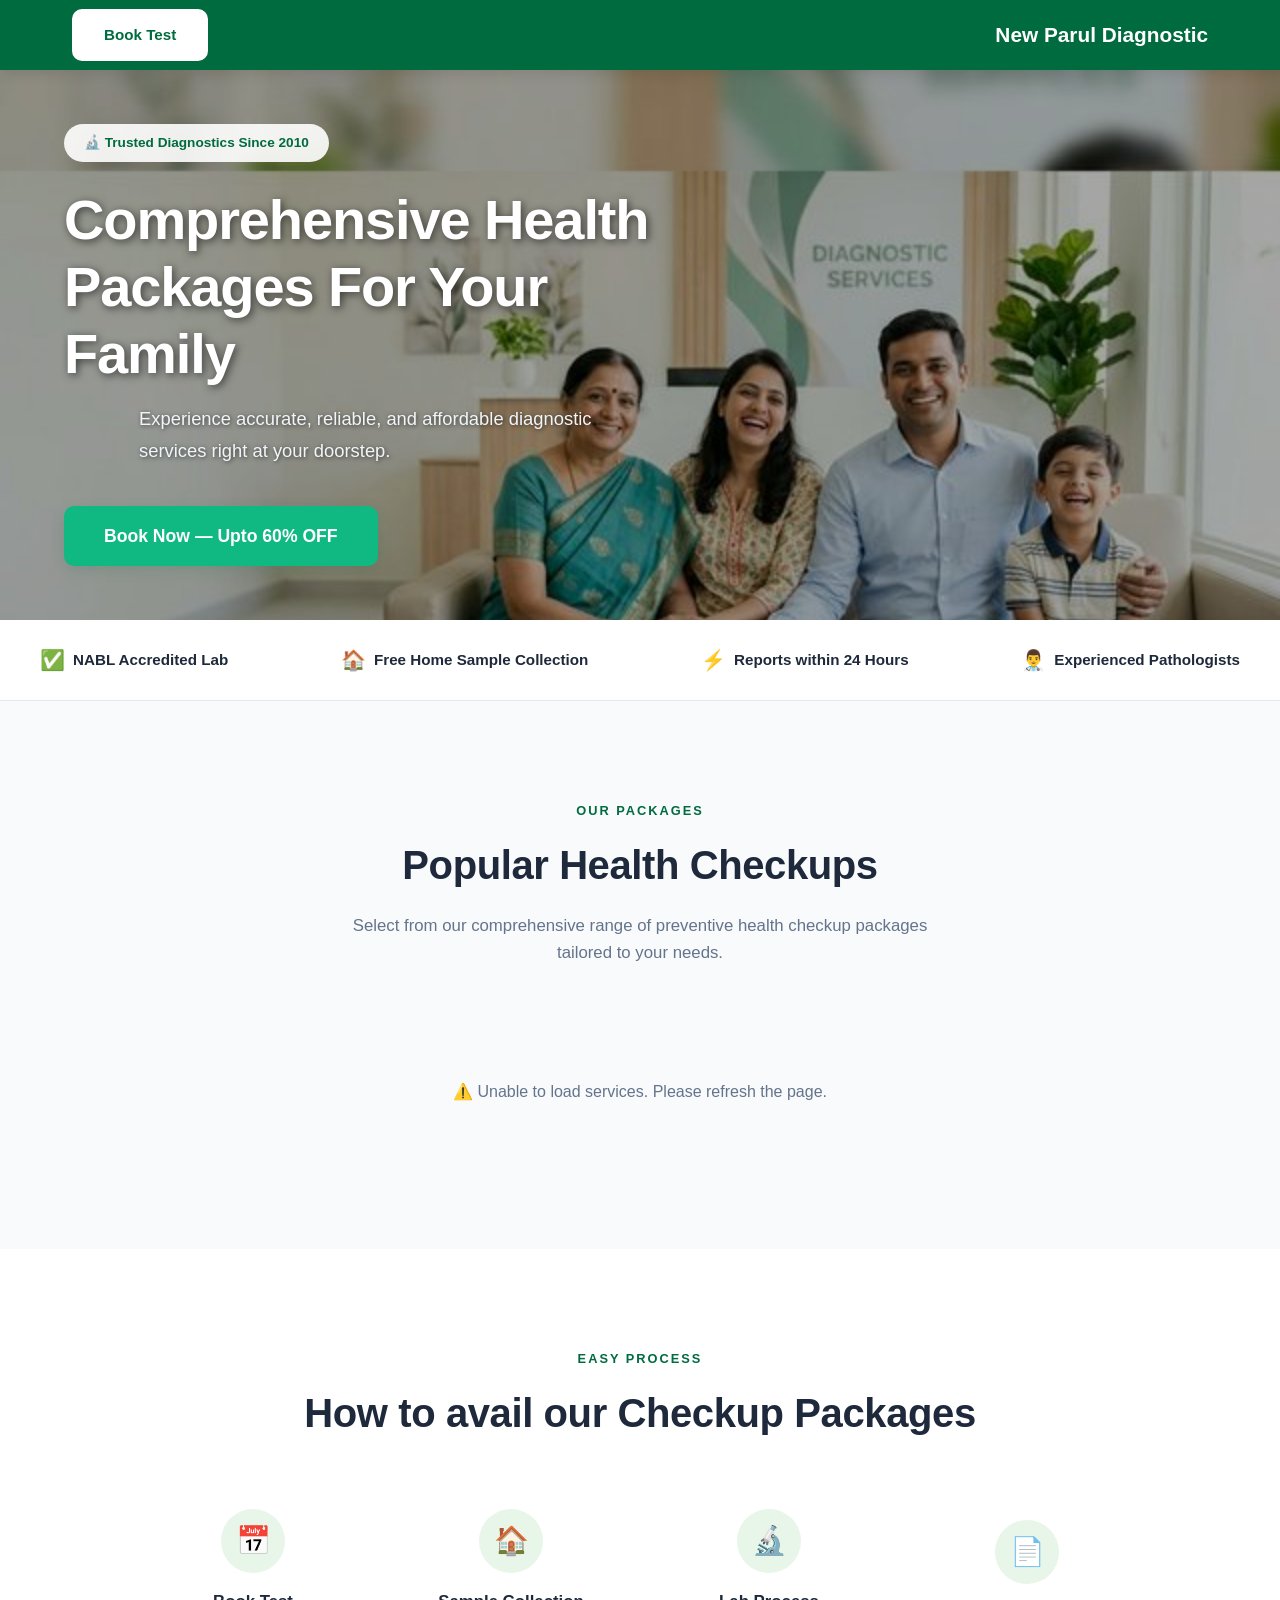
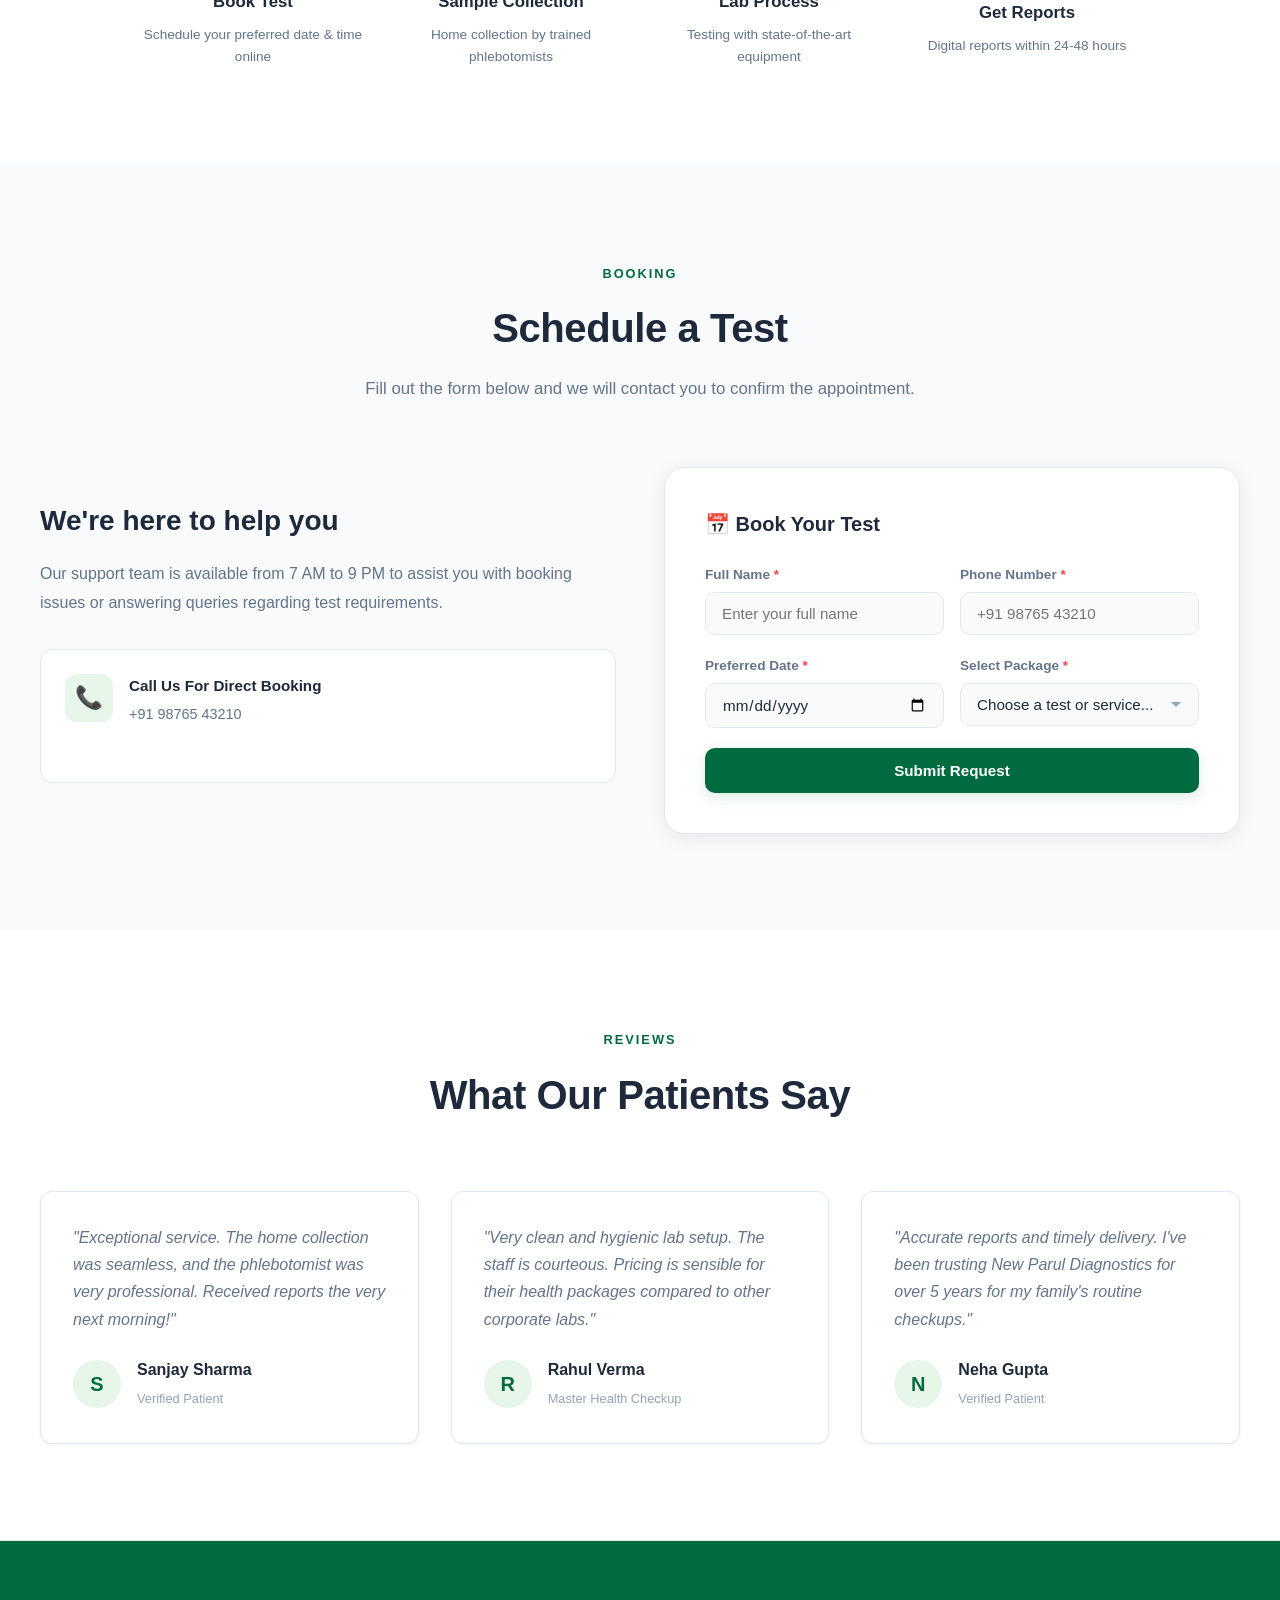
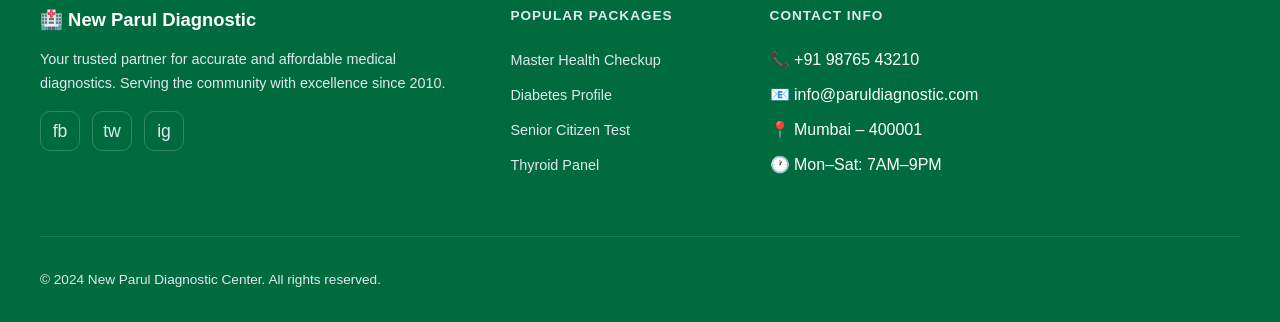
==== commit b2104b6f: "Configure Render PostgreSQL, add dashboard executable build script, update deploy config" ====
--- a/frontend/index.html
+++ b/frontend/index.html
@@ -14,168 +14,181 @@
 
 <body>
 
-    <!-- ============================================
-         NAVIGATION
-         ============================================ -->
-    <nav class="navbar" role="navigation" aria-label="Main navigation">
-        <div class="nav-container">
-            <a href="#home" class="nav-brand" aria-label="New Parul Diagnostic Center">
-                <div class="logo-icon" aria-hidden="true">🏥</div>
-                <span>New Parul Diagnostic</span>
-            </a>
-
-            <ul class="nav-links" id="navLinks" role="menubar">
-                <li role="none"><a href="#home" role="menuitem" class="active">Home</a></li>
-                <li role="none"><a href="#about" role="menuitem">About</a></li>
-                <li role="none"><a href="#services" role="menuitem">Services</a></li>
-                <li role="none"><a href="#appointment" role="menuitem">Book Appointment</a></li>
-                <li role="none"><a href="#contact" role="menuitem">Contact</a></li>
-            </ul>
-
-            <div class="nav-actions">
-                <button class="hamburger" id="hamburger" aria-label="Toggle mobile menu" aria-expanded="false">
-                    <span></span><span></span><span></span>
-                </button>
+    
+
+    
+    <!-- ============================================
+         HEADER (Single Green Navbar)
+         ============================================ -->
+    <nav class="navbar green-nav" role="navigation" aria-label="Main navigation">
+        <div class="nav-container nav-container-flex" style="display:flex; justify-content:space-between; align-items:center; width:100%; height:70px;">
+            <!-- Booking Button on Left -->
+            <div class="nav-left">
+                <a href="#appointment" class="btn btn-primary" style="background:white; color:var(--accent); font-weight:bold; box-shadow:none;">Book Test</a>
+            </div>
+            
+            <!-- Logo on Right -->
+            <div class="nav-right" style="display:flex; align-items:center; gap:10px;">
+                <span class="brand-text" style="color:white; font-size:1.3rem; font-weight:bold;">New Parul Diagnostic</span>
+                <img src="images/logo-placeholder.png" alt="Logo" class="logo-img" style="height:48px; background:white; padding:4px; border-radius:8px;" onerror="this.style.display='none'">
             </div>
         </div>
     </nav>
 
-    <!-- ============================================
-         HERO SECTION
-         ============================================ -->
-    <section class="hero" id="home">
-        <div class="hero-content">
-            <div class="hero-badge">🔬 Trusted Diagnostics Since 2010</div>
-            <h1>
-                Your Health, Our
-                <span class="gradient-text">Priority</span>
-            </h1>
-            <p>
-                Experience accurate, reliable, and affordable diagnostic services with state-of-the-art
-                equipment and a compassionate team of medical professionals.
-            </p>
-            <div class="hero-buttons">
-                <a href="#appointment" class="btn btn-primary">📅 Book Appointment</a>
-                <a href="#services" class="btn btn-outline">View Services →</a>
-            </div>
-        </div>
-    </section>
-
-    <!-- ============================================
-         ABOUT SECTION
-         ============================================ -->
-    <section class="section" id="about">
-        <div class="container">
-            <div class="about-grid">
-                <div class="about-image reveal">
-                    <div class="placeholder-icon">🏥</div>
-                </div>
-                <div class="about-text reveal">
-                    <div class="overline"
-                        style="font-size:0.8rem;font-weight:700;text-transform:uppercase;letter-spacing:2px;color:var(--accent);margin-bottom:0.75rem;">
-                        About Us</div>
-                    <h3>Committed to Accurate & Timely Diagnostics</h3>
-                    <p>
-                        <strong>New Parul Diagnostic Center</strong> has been serving the community with reliable
-                        medical testing services for over a decade. Our NABL-accredited laboratory is equipped with
-                        the latest diagnostic technology, ensuring precision in every test we conduct.
-                    </p>
-                    <p>
-                        From routine blood work to advanced imaging, our experienced team of pathologists and
-                        technicians is dedicated to providing you with the highest standards of diagnostic care.
-                    </p>
-                    <div class="about-features">
-                        <div class="about-feature">
-                            <div class="icon">✅</div>
-                            <span>NABL Accredited</span>
-                        </div>
-                        <div class="about-feature">
-                            <div class="icon">⚡</div>
-                            <span>Fast Reports</span>
-                        </div>
-                        <div class="about-feature">
-                            <div class="icon">🔬</div>
-                            <span>Latest Equipment</span>
-                        </div>
-                        <div class="about-feature">
-                            <div class="icon">💰</div>
-                            <span>Affordable Rates</span>
-                        </div>
-                    </div>
-                </div>
-            </div>
-        </div>
-    </section>
-
-    <!-- ============================================
-         SERVICES SECTION
+
+    
+    <!-- ============================================
+         HERO SECTION (BANNER IMAGE)
+         ============================================ -->
+    <section class="hero full-banner" id="home">
+        <div class="hero-image-wrapper">
+            <img src="images/hero_banner.png" alt="Family Healthcare Banner" class="hero-banner-image">
+            <div class="hero-banner-overlay">
+                <div class="hero-badge" style="background:rgba(255,255,255,0.9); color:var(--accent); border:none;">🔬 Trusted Diagnostics Since 2010</div>
+                <h1 style="color:white; font-size: clamp(2.5rem, 5vw, 3.5rem); line-height:1.2; margin-bottom:1rem; text-shadow: 2px 2px 8px rgba(0,0,0,0.6);">Comprehensive Health Packages For Your Family</h1>
+                <p style="color:#f1f5f9; font-size: 1.15rem; max-width: 500px; text-shadow: 1px 1px 4px rgba(0,0,0,0.6);">Experience accurate, reliable, and affordable diagnostic services right at your doorstep.</p>
+                <div class="hero-buttons" style="margin-top:2rem;">
+                    <a href="#appointment" class="btn btn-primary btn-lg" style="font-size:1.1rem; padding:1rem 2.5rem; background:#10b981; border:none; color:white;">Book Now — Upto 60% OFF</a>
+                </div>
+            </div>
+        </div>
+    </section>
+
+
+    <!-- ============================================
+         QUICK INFO / ACCREDITATION RIBBON
+         ============================================ -->
+    <section class="accreditation-ribbon">
+        <div class="container ribbon-grid">
+            <div class="ribbon-item">
+                <div class="icon">✅</div>
+                <span>NABL Accredited Lab</span>
+            </div>
+            <div class="ribbon-item">
+                <div class="icon">🏠</div>
+                <span>Free Home Sample Collection</span>
+            </div>
+            <div class="ribbon-item">
+                <div class="icon">⚡</div>
+                <span>Reports within 24 Hours</span>
+            </div>
+            <div class="ribbon-item">
+                <div class="icon">👨‍⚕️</div>
+                <span>Experienced Pathologists</span>
+            </div>
+        </div>
+    </section>
+
+    <!-- ============================================
+         POPULAR HEALTH CHECKUP / SERVICES
          ============================================ -->
     <section class="section section-alt" id="services">
         <div class="container">
             <div class="section-header reveal">
-                <div class="overline">Our Services</div>
-                <h2>Comprehensive Diagnostic Solutions</h2>
-                <p>We offer a wide range of medical tests and diagnostic services to help you stay on top of your
-                    health.</p>
+                <div class="overline">Our Packages</div>
+                <h2>Popular Health Checkups</h2>
+                <p>Select from our comprehensive range of preventive health checkup packages tailored to your needs.</p>
             </div>
             <div class="services-grid" id="servicesGrid">
-                <!-- Services loaded dynamically via JS -->
-                <div style="grid-column: 1 / -1; text-align: center; padding: 3rem; color: var(--text-secondary);">
-                    <div class="spinner"
-                        style="border-color: var(--border); border-top-color: var(--accent); width: 32px; height: 32px; margin: 0 auto 1rem;">
-                    </div>
-                    <p>Loading services...</p>
-                </div>
-            </div>
-        </div>
-    </section>
-
-    <!-- ============================================
-         APPOINTMENT SECTION
-         ============================================ -->
-    <section class="section" id="appointment">
+                <!-- Services loaded dynamically via JS, but here are static examples matching the new UI -->
+                
+                <!-- Sample Card 1 -->
+                <div class="service-card reveal">
+                    <div class="card-tag">Bestseller</div>
+                    <h4>Master Health Checkup</h4>
+                    <p class="service-params">Includes 75 Parameters (CBC, Lipid, Thyroid, LFT, KFT)</p>
+                    <div class="price-block">
+                        <span class="old-price">₹2500</span>
+                        <span class="service-price">₹999</span>
+                    </div>
+                    <a href="#appointment" class="btn btn-primary" style="width: 100%; margin-top: 1rem;">Book Now</a>
+                </div>
+
+                <!-- Sample Card 2 -->
+                <div class="service-card reveal">
+                    <h4>Senior Citizen Package</h4>
+                    <p class="service-params">Includes 60 Parameters focusing on age-related screenings</p>
+                    <div class="price-block">
+                        <span class="old-price">₹3000</span>
+                        <span class="service-price">₹1499</span>
+                    </div>
+                    <a href="#appointment" class="btn btn-primary" style="width: 100%; margin-top: 1rem;">Book Now</a>
+                </div>
+
+                <!-- Sample Card 3 -->
+                <div class="service-card reveal">
+                    <h4>Diabetes Care Profile</h4>
+                    <p class="service-params">Includes 30 Parameters (HbA1c, Fasting Blood Sugar, Urine Routine)</p>
+                    <div class="price-block">
+                        <span class="old-price">₹1500</span>
+                        <span class="service-price">₹599</span>
+                    </div>
+                    <a href="#appointment" class="btn btn-primary" style="width: 100%; margin-top: 1rem;">Book Now</a>
+                </div>
+
+            </div>
+        </div>
+    </section>
+
+    <!-- ============================================
+         HOW IT WORKS (TIMELINE)
+         ============================================ -->
+    <section class="section" id="how-it-works">
         <div class="container">
             <div class="section-header reveal">
-                <div class="overline">Book Now</div>
-                <h2>Schedule Your Appointment</h2>
-                <p>Choose your preferred date and time, and we'll take care of the rest.</p>
+                <div class="overline">Easy Process</div>
+                <h2>How to avail our Checkup Packages</h2>
+            </div>
+            <div class="timeline-container reveal">
+                <div class="timeline-step">
+                    <div class="step-icon">📅</div>
+                    <h5>Book Test</h5>
+                    <p>Schedule your preferred date & time online</p>
+                </div>
+                <div class="timeline-line"></div>
+                <div class="timeline-step">
+                    <div class="step-icon">🏠</div>
+                    <h5>Sample Collection</h5>
+                    <p>Home collection by trained phlebotomists</p>
+                </div>
+                <div class="timeline-line"></div>
+                <div class="timeline-step">
+                    <div class="step-icon">🔬</div>
+                    <h5>Lab Process</h5>
+                    <p>Testing with state-of-the-art equipment</p>
+                </div>
+                <div class="timeline-line"></div>
+                <div class="timeline-step">
+                    <div class="step-icon">📄</div>
+                    <h5>Get Reports</h5>
+                    <p>Digital reports within 24-48 hours</p>
+                </div>
+            </div>
+        </div>
+    </section>
+
+    <!-- ============================================
+         APPOINTMENT SECTION
+         ============================================ -->
+    <section class="section section-alt" id="appointment">
+        <div class="container">
+            <div class="section-header reveal">
+                <div class="overline">Booking</div>
+                <h2>Schedule a Test</h2>
+                <p>Fill out the form below and we will contact you to confirm the appointment.</p>
             </div>
 
             <div class="appointment-wrapper">
                 <div class="appointment-info reveal">
-                    <h3>Why Choose Us?</h3>
-                    <p>We make diagnostics simple, quick, and hassle-free. Book your appointment online and skip the
-                        wait.</p>
-                    <ul class="info-list">
-                        <li>
-                            <div class="icon">🕐</div>
-                            <div>
-                                <strong>Quick Turnaround</strong><br>
-                                <small>Get your test reports within 24-48 hours</small>
-                            </div>
-                        </li>
-                        <li>
-                            <div class="icon">🏠</div>
-                            <div>
-                                <strong>Home Sample Collection</strong><br>
-                                <small>We can collect samples at your doorstep</small>
-                            </div>
-                        </li>
-                        <li>
-                            <div class="icon">👨‍⚕️</div>
-                            <div>
-                                <strong>Expert Pathologists</strong><br>
-                                <small>Experienced team of qualified professionals</small>
-                            </div>
-                        </li>
-                        <li>
-                            <div class="icon">📱</div>
-                            <div>
-                                <strong>Online Reports</strong><br>
-                                <small>Access your reports anytime, anywhere</small>
-                            </div>
-                        </li>
-                    </ul>
+                    <h3>We're here to help you</h3>
+                    <p>Our support team is available from 7 AM to 9 PM to assist you with booking issues or answering queries regarding test requirements.</p>
+                    <div class="contact-card">
+                        <div class="icon">📞</div>
+                        <div>
+                            <h4>Call Us For Direct Booking</h4>
+                            <p>+91 98765 43210</p>
+                        </div>
+                    </div>
                 </div>
 
                 <div class="appointment-form-card reveal">
@@ -196,12 +209,6 @@
                                 </div>
                             </div>
                         </div>
-                        <div class="form-group">
-                            <label for="patientEmail">Email Address <span class="required">*</span></label>
-                            <input type="email" id="patientEmail" name="email" class="form-control"
-                                placeholder="you@example.com" required>
-                            <div class="error-message" id="patientEmailError">Please enter a valid email address</div>
-                        </div>
                         <div class="form-row">
                             <div class="form-group">
                                 <label for="appointmentDate">Preferred Date <span class="required">*</span></label>
@@ -210,28 +217,17 @@
                                 <div class="error-message" id="appointmentDateError">Please select a date</div>
                             </div>
                             <div class="form-group">
-                                <label for="appointmentTime">Preferred Time <span class="required">*</span></label>
-                                <input type="time" id="appointmentTime" name="appointment_time" class="form-control"
-                                    required>
-                                <div class="error-message" id="appointmentTimeError">Please select a time</div>
+                                <label for="serviceType">Select Package <span class="required">*</span></label>
+                                <select id="serviceType" name="service_type" class="form-control" required>
+                                    <option value="">Choose a test or service...</option>
+                                    <!-- Options loaded dynamically from API by main.js -->
+                                </select>
+                                <div class="error-message" id="serviceTypeError">Please select a service</div>
                             </div>
-                        </div>
-                        <div class="form-group">
-                            <label for="serviceType">Select Test / Service <span class="required">*</span></label>
-                            <select id="serviceType" name="service_type" class="form-control" required>
-                                <option value="">Choose a test or service...</option>
-                                <!-- Options loaded dynamically -->
-                            </select>
-                            <div class="error-message" id="serviceTypeError">Please select a service</div>
-                        </div>
-                        <div class="form-group">
-                            <label for="appointmentNotes">Additional Notes</label>
-                            <textarea id="appointmentNotes" name="notes" class="form-control"
-                                placeholder="Any special requirements or medical history we should know about..."></textarea>
                         </div>
                         <button type="submit" class="btn btn-primary" id="appointmentSubmitBtn"
                             style="width:100%; justify-content: center;">
-                            Submit Appointment
+                            Submit Request
                         </button>
                     </form>
                 </div>
@@ -240,74 +236,44 @@
     </section>
 
     <!-- ============================================
-         CONTACT SECTION
-         ============================================ -->
-    <section class="section section-alt" id="contact">
+         TESTIMONIALS
+         ============================================ -->
+    <section class="section">
         <div class="container">
             <div class="section-header reveal">
-                <div class="overline">Get In Touch</div>
-                <h2>Contact Us</h2>
-                <p>Have questions? We'd love to hear from you. Reach out to us anytime.</p>
-            </div>
-
-            <div class="contact-grid">
-                <div class="contact-cards-grid reveal">
-                    <div class="contact-card">
-                        <div class="icon">📍</div>
-                        <div>
-                            <h4>Visit Us</h4>
-                            <p>123 Medical Plaza, Near City Hospital,<br>Healthcare District, Mumbai 400001</p>
-                        </div>
-                    </div>
-                    <div class="contact-card">
-                        <div class="icon">📞</div>
-                        <div>
-                            <h4>Call Us</h4>
-                            <p>+91 98765 43210<br>+91 22 2345 6789</p>
-                        </div>
-                    </div>
-                    <div class="contact-card">
-                        <div class="icon">📧</div>
-                        <div>
-                            <h4>Email Us</h4>
-                            <p>info@paruldiagnostic.com<br>appointments@paruldiagnostic.com</p>
-                        </div>
-                    </div>
-                    <div class="contact-card">
-                        <div class="icon">🕐</div>
-                        <div>
-                            <h4>Working Hours</h4>
-                            <p>Mon – Sat: 7:00 AM – 9:00 PM<br>Sunday: 8:00 AM – 2:00 PM</p>
-                        </div>
-                    </div>
-                </div>
-
-                <div class="contact-form-card reveal">
-                    <h3>Send Us a Message</h3>
-                    <form id="contactForm" novalidate>
-                        <div class="form-group">
-                            <label for="contactName">Your Name <span class="required">*</span></label>
-                            <input type="text" id="contactName" name="name" class="form-control"
-                                placeholder="Enter your name" required>
-                            <div class="error-message" id="contactNameError">Please enter your name</div>
-                        </div>
-                        <div class="form-group">
-                            <label for="contactEmail">Your Email <span class="required">*</span></label>
-                            <input type="email" id="contactEmail" name="email" class="form-control"
-                                placeholder="you@example.com" required>
-                            <div class="error-message" id="contactEmailError">Please enter a valid email</div>
-                        </div>
-                        <div class="form-group">
-                            <label for="contactMessage">Message <span class="required">*</span></label>
-                            <textarea id="contactMessage" name="message" class="form-control"
-                                placeholder="Write your message here..." required></textarea>
-                            <div class="error-message" id="contactMessageError">Please enter a message</div>
-                        </div>
-                        <button type="submit" class="btn btn-primary" id="contactSubmitBtn"
-                            style="width:100%; justify-content: center;">
-                            Send Message
-                        </button>
-                    </form>
+                <div class="overline">Reviews</div>
+                <h2>What Our Patients Say</h2>
+            </div>
+            <div class="testimonials-grid reveal">
+                <div class="testimonial-card">
+                    <p class="quote">"Exceptional service. The home collection was seamless, and the phlebotomist was very professional. Received reports the very next morning!"</p>
+                    <div class="author">
+                        <div class="avatar">S</div>
+                        <div class="info">
+                            <h5>Sanjay Sharma</h5>
+                            <span>Verified Patient</span>
+                        </div>
+                    </div>
+                </div>
+                <div class="testimonial-card">
+                    <p class="quote">"Very clean and hygienic lab setup. The staff is courteous. Pricing is sensible for their health packages compared to other corporate labs."</p>
+                    <div class="author">
+                        <div class="avatar">R</div>
+                        <div class="info">
+                            <h5>Rahul Verma</h5>
+                            <span>Master Health Checkup</span>
+                        </div>
+                    </div>
+                </div>
+                <div class="testimonial-card">
+                    <p class="quote">"Accurate reports and timely delivery. I've been trusting New Parul Diagnostics for over 5 years for my family's routine checkups."</p>
+                    <div class="author">
+                        <div class="avatar">N</div>
+                        <div class="info">
+                            <h5>Neha Gupta</h5>
+                            <span>Verified Patient</span>
+                        </div>
+                    </div>
                 </div>
             </div>
         </div>
@@ -319,41 +285,29 @@
     <footer class="footer">
         <div class="footer-grid">
             <div class="footer-brand">
-                <h3>🏥 New Parul Diagnostic Center</h3>
+                <h3>🏥 New Parul Diagnostic</h3>
                 <p>Your trusted partner for accurate and affordable medical diagnostics. Serving the community with
                     excellence since 2010.</p>
                 <div class="footer-social">
-                    <a href="#" aria-label="Facebook" title="Facebook">📘</a>
-                    <a href="#" aria-label="Twitter" title="Twitter">🐦</a>
-                    <a href="#" aria-label="Instagram" title="Instagram">📷</a>
-                    <a href="#" aria-label="LinkedIn" title="LinkedIn">💼</a>
+                    <a href="#" aria-label="Facebook">fb</a>
+                    <a href="#" aria-label="Twitter">tw</a>
+                    <a href="#" aria-label="Instagram">ig</a>
                 </div>
             </div>
             <div class="footer-col">
-                <h4>Quick Links</h4>
+                <h4>Popular Packages</h4>
                 <ul>
-                    <li><a href="#home">Home</a></li>
-                    <li><a href="#about">About Us</a></li>
-                    <li><a href="#services">Services</a></li>
-                    <li><a href="#appointment">Book Appointment</a></li>
-                    <li><a href="#contact">Contact</a></li>
-                </ul>
-            </div>
-            <div class="footer-col">
-                <h4>Popular Tests</h4>
-                <ul>
-                    <li><a href="#services">Blood Test (CBC)</a></li>
-                    <li><a href="#services">Thyroid Profile</a></li>
-                    <li><a href="#services">Lipid Profile</a></li>
-                    <li><a href="#services">Vitamin D Test</a></li>
-                    <li><a href="#services">X-Ray & ECG</a></li>
+                    <li><a href="#services">Master Health Checkup</a></li>
+                    <li><a href="#services">Diabetes Profile</a></li>
+                    <li><a href="#services">Senior Citizen Test</a></li>
+                    <li><a href="#services">Thyroid Panel</a></li>
                 </ul>
             </div>
             <div class="footer-col">
                 <h4>Contact Info</h4>
                 <ul>
-                    <li><a href="tel:+919876543210">📞 +91 98765 43210</a></li>
-                    <li><a href="mailto:info@paruldiagnostic.com">📧 info@paruldiagnostic.com</a></li>
+                    <li>📞 +91 98765 43210</li>
+                    <li>📧 info@paruldiagnostic.com</li>
                     <li>📍 Mumbai – 400001</li>
                     <li>🕐 Mon–Sat: 7AM–9PM</li>
                 </ul>
@@ -361,7 +315,6 @@
         </div>
         <div class="footer-bottom">
             <p>&copy; 2024 New Parul Diagnostic Center. All rights reserved.</p>
-            <p>Made with ❤️ for better healthcare</p>
         </div>
     </footer>
 
--- a/frontend/css/styles.css
+++ b/frontend/css/styles.css
@@ -13,14 +13,14 @@
     --bg-primary: #ffffff;
     --bg-secondary: #f8fafc;
     --bg-card: #ffffff;
-    --bg-hero: linear-gradient(135deg, #eff6ff 0%, #dbeafe 50%, #e0e7ff 100%);
+    --bg-hero: #f0fdf4;
     --text-primary: #1e293b;
     --text-secondary: #64748b;
     --text-muted: #94a3b8;
-    --accent: #2563eb;
-    --accent-light: #dbeafe;
-    --accent-hover: #1d4ed8;
-    --accent-glow: rgba(37, 99, 235, 0.15);
+    --accent: #006B3F;
+    --accent-light: #E8F5E9;
+    --accent-hover: #00874e;
+    --accent-glow: rgba(0, 107, 63, 0.15);
     --success: #10b981;
     --success-light: #d1fae5;
     --danger: #ef4444;
@@ -30,7 +30,7 @@
     --shadow-sm: 0 1px 3px rgba(0,0,0,0.06);
     --shadow-md: 0 4px 20px rgba(0,0,0,0.08);
     --shadow-lg: 0 10px 40px rgba(0,0,0,0.12);
-    --shadow-glow: 0 0 30px rgba(37, 99, 235, 0.1);
+    --shadow-glow: 0 0 30px rgba(0, 107, 63, 0.1);
     --glass-bg: rgba(255, 255, 255, 0.7);
     --glass-border: rgba(255, 255, 255, 0.3);
     --nav-bg: rgba(255, 255, 255, 0.85);
@@ -74,12 +74,11 @@
    Navigation
    --------------------------------------------------------------- */
 .navbar {
-    position: fixed;
-    top: 0; left: 0; right: 0;
+    position: sticky;
+    top: 0;
     z-index: 1000;
     background: var(--nav-bg);
     backdrop-filter: blur(20px);
-    -webkit-backdrop-filter: blur(20px);
     border-bottom: 1px solid var(--border);
     transition: all var(--transition);
 }
@@ -966,3 +965,236 @@
     .hero-buttons .btn { width: 100%; justify-content: center; }
     .appointment-form-card { padding: 1.5rem; }
 }
+
+
+/* ---------------------------------------------------------------
+   Redesign Additions
+   --------------------------------------------------------------- */
+.top-bar {
+    background: var(--accent);
+    color: #fff;
+    padding: 0.6rem 0;
+    font-size: 0.85rem;
+    z-index: 1001;
+    position: relative;
+}
+.top-bar-inner {
+    display: flex;
+    justify-content: space-between;
+    align-items: center;
+    height: auto;
+}
+.top-contact { display: flex; gap: 1.5rem; }
+.top-bar .btn-primary {
+    background: #fff;
+    color: var(--accent);
+    padding: 0.4rem 1.2rem;
+    font-size: 0.85rem;
+    border-radius: 8px;
+    box-shadow: none;
+}
+.top-bar .btn-primary:hover {
+    background: var(--bg-secondary);
+    color: var(--accent);
+    transform: translateY(-1px);
+}
+
+.logo-img { max-height: 48px; border-radius: 4px; }
+.brand-text { font-size: 1.25rem; font-weight: 700; color: var(--text-primary); }
+
+.hero-container {
+    max-width: 1200px;
+    margin: 0 auto;
+    display: grid;
+    grid-template-columns: 1fr 1fr;
+    gap: 4rem;
+    align-items: center;
+    position: relative;
+    z-index: 1;
+}
+
+.hero-content { text-align: left; }
+.hero-content p { margin: 0 0 2.5rem; }
+.hero-buttons { justify-content: flex-start; }
+.hero h1 .gradient-text { background: none; -webkit-text-fill-color: initial; color: var(--accent); }
+.hero { min-height: 80vh; padding: 4rem 2rem; background: var(--bg-hero); align-items: stretch; justify-content: flex-start; }
+.hero::before, .hero::after { display: none; } /* remove floating circles */
+
+.hero-form-card {
+    background: var(--bg-card);
+    padding: 2.5rem;
+    border-radius: var(--radius-lg);
+    box-shadow: var(--shadow-lg);
+}
+.hero-form-card h3 { margin-bottom: 1.5rem; font-size: 1.25rem; }
+
+.accreditation-ribbon {
+    background: #fff;
+    border-bottom: 1px solid var(--border);
+    padding: 1.5rem 0;
+}
+.ribbon-grid {
+    display: flex;
+    justify-content: space-between;
+    align-items: center;
+    flex-wrap: wrap;
+    gap: 1rem;
+}
+.ribbon-item {
+    display: flex;
+    align-items: center;
+    gap: 0.5rem;
+    font-weight: 600;
+    font-size: 0.95rem;
+    color: var(--text-primary);
+}
+.ribbon-item .icon { font-size: 1.25rem; }
+
+.service-card { text-align: left; }
+.card-tag {
+    position: absolute;
+    top: 1rem;
+    right: 1rem;
+    background: var(--warning);
+    color: #fff;
+    font-size: 0.75rem;
+    padding: 0.2rem 0.6rem;
+    border-radius: 4px;
+    font-weight: 700;
+    text-transform: uppercase;
+}
+.service-params { color: var(--text-secondary); font-size: 0.85rem; margin-bottom: 1.5rem; height: 40px;}
+.price-block { display: flex; align-items: baseline; gap: 0.75rem; margin-bottom: 1rem; }
+.old-price { text-decoration: line-through; color: var(--text-muted); font-size: 1rem; }
+
+.timeline-container {
+    display: grid;
+    grid-template-columns: 1fr auto 1fr auto 1fr auto 1fr;
+    gap: 1rem;
+    align-items: center;
+    max-width: 1000px;
+    margin: 3rem auto 0;
+}
+.timeline-step { text-align: center; }
+.step-icon {
+    width: 64px;
+    height: 64px;
+    background: var(--accent-light);
+    border-radius: 50%;
+    display: flex;
+    align-items: center;
+    justify-content: center;
+    font-size: 1.75rem;
+    margin: 0 auto 1rem;
+    color: var(--accent);
+}
+.timeline-step h5 { font-size: 1.05rem; margin-bottom: 0.5rem; }
+.timeline-step p { font-size: 0.85rem; color: var(--text-secondary); }
+.timeline-line {
+    height: 3px;
+    background: var(--border);
+    flex-grow: 1;
+    position: relative;
+    top: -30px;
+}
+
+.testimonials-grid {
+    display: grid;
+    grid-template-columns: repeat(auto-fit, minmax(300px, 1fr));
+    gap: 2rem;
+}
+.testimonial-card {
+    background: var(--bg-card);
+    border: 1px solid var(--border);
+    border-radius: var(--radius);
+    padding: 2rem;
+    box-shadow: var(--shadow-sm);
+}
+.quote { font-style: italic; color: var(--text-secondary); margin-bottom: 1.5rem; line-height: 1.7; }
+.author { display: flex; align-items: center; gap: 1rem; }
+.author .avatar {
+    width: 48px;
+    height: 48px;
+    border-radius: 50%;
+    background: var(--accent-light);
+    color: var(--accent);
+    display: flex;
+    align-items: center;
+    justify-content: center;
+    font-weight: 700;
+    font-size: 1.25rem;
+}
+.author h5 { font-size: 1rem; margin-bottom: 0.2rem; }
+.author span { font-size: 0.8rem; color: var(--text-muted); }
+
+.footer { background: var(--accent); color: #fff; }
+.footer-brand p, .footer-col ul a, .footer-social a, .footer-col h4, .footer-bottom { color: #e2e8f0; }
+.footer-social a { border-color: rgba(255,255,255,0.2); }
+.footer-social a:hover { background: #fff; color: var(--accent); }
+.footer-col ul a:hover { color: #fff; text-decoration: underline; }
+.footer-bottom { border-top-color: rgba(255,255,255,0.1); }
+
+@media (max-width: 768px) {
+    .top-contact { display: none; }
+    .hero-container { grid-template-columns: 1fr; }
+    .hero-content { text-align: center; }
+    .hero-buttons { justify-content: center; }
+    .timeline-container {
+        grid-template-columns: 1fr;
+        gap: 2rem;
+    }
+    .timeline-line { display: none; }
+    .timeline-step { display: flex; align-items: center; text-align: left; gap: 1.5rem; }
+    .step-icon { margin: 0; flex-shrink: 0; }
+}
+
+/* ---------------------------------------------------------------
+   Updated Navbar & Hero Banner (Iteration 2)
+   --------------------------------------------------------------- */
+.green-nav {
+    background: var(--accent) !important;
+    padding: 0;
+    backdrop-filter: none;
+    border: none;
+    box-shadow: 0 4px 12px rgba(0,0,0,0.1);
+}
+.full-banner {
+    padding: 0 !important;
+    min-height: auto;
+    background: none;
+    display: block;
+}
+.hero-image-wrapper {
+    position: relative;
+    width: 100%;
+    height: 550px;
+    overflow: hidden;
+    background: #000;
+}
+.hero-banner-image {
+    width: 100%;
+    height: 100%;
+    object-fit: cover;
+    object-position: center 30%;
+    opacity: 0.65;
+    display: block;
+}
+.hero-banner-overlay {
+    position: absolute;
+    top: 50%;
+    left: 5%;
+    transform: translateY(-50%);
+    max-width: 650px;
+    z-index: 2;
+    text-align: left;
+}
+@media (max-width: 768px) {
+    .nav-container-flex { padding: 0 1rem; }
+    .nav-left .btn { padding: 0.4rem 0.8rem; font-size: 0.8rem; }
+    .nav-right .brand-text { font-size: 1rem !important; }
+    .logo-img { height: 35px !important; }
+    .hero-image-wrapper { height: 450px; }
+    .hero-banner-overlay { left: 5%; right: 5%; text-align: center; margin: 0 auto; max-width: 100%; }
+    .hero-banner-overlay h1 { font-size: 2rem !important; }
+    .hero-buttons { justify-content: center !important; }
+}
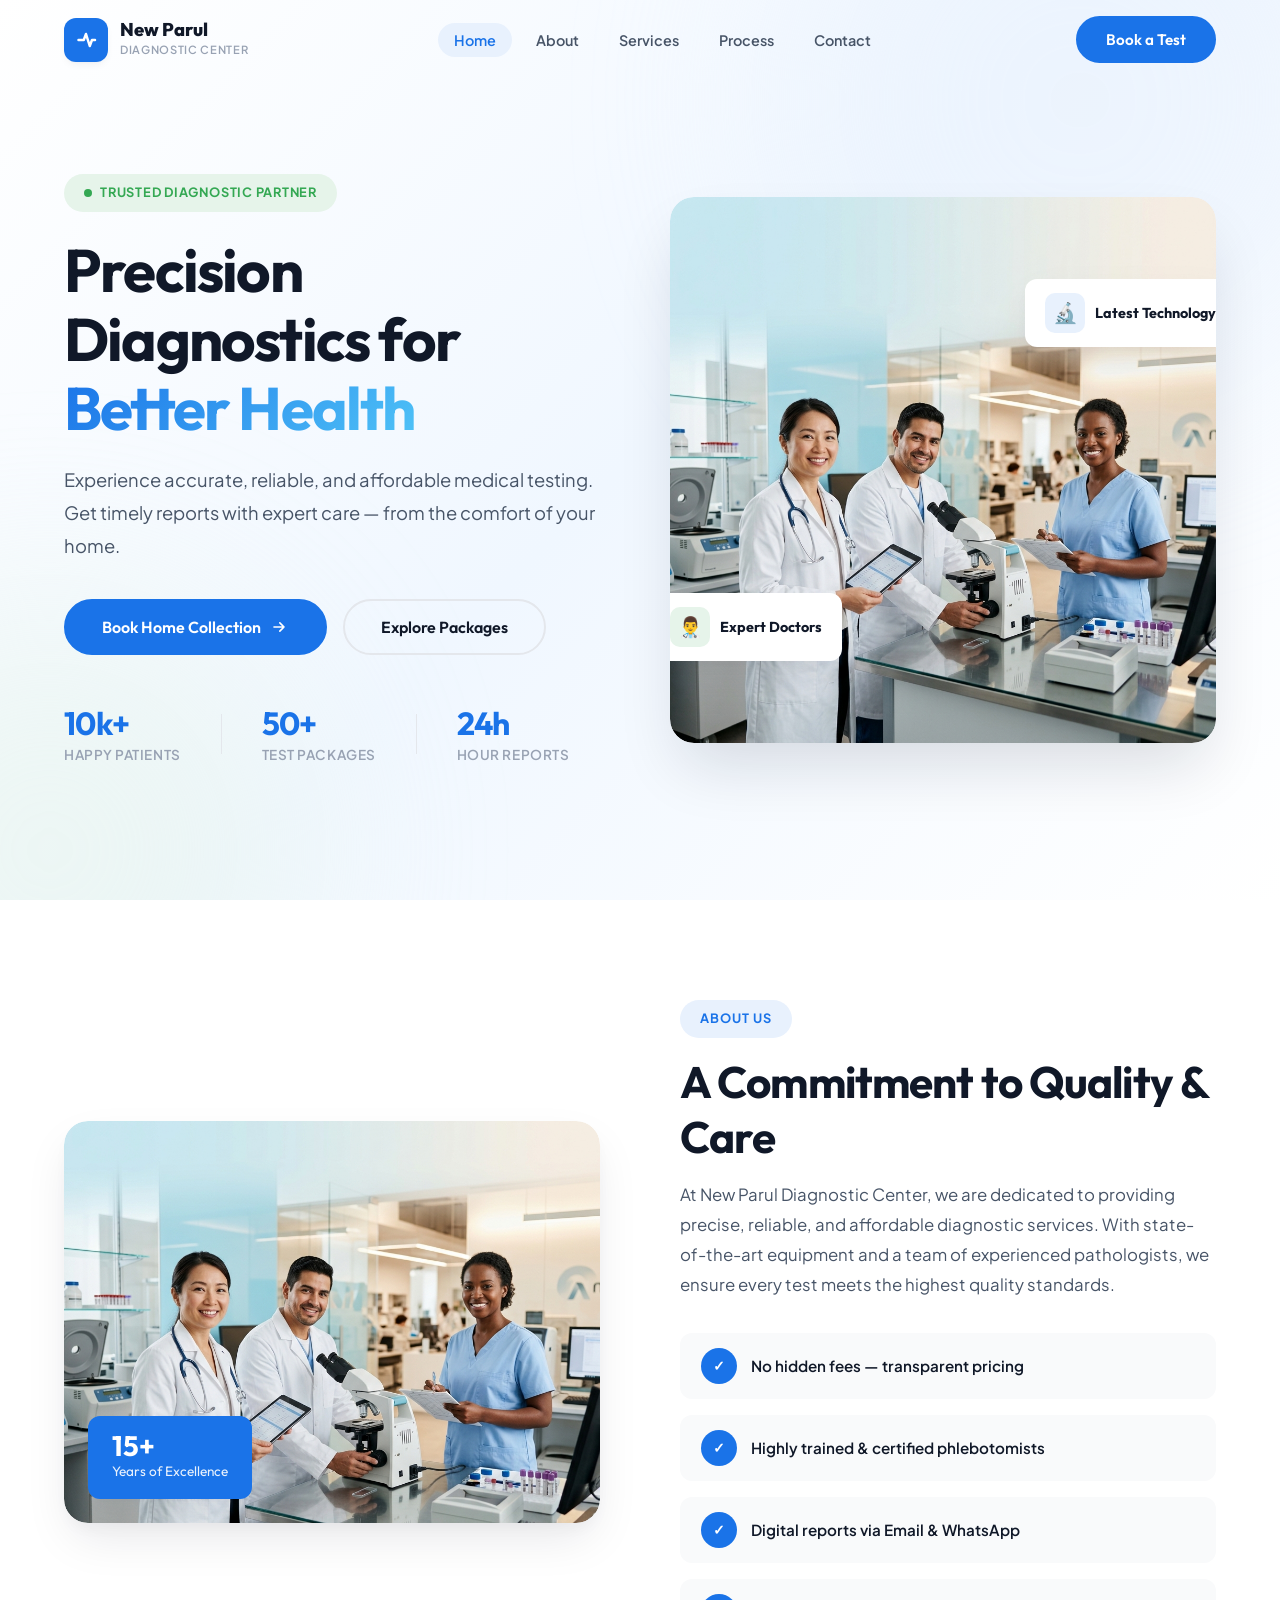
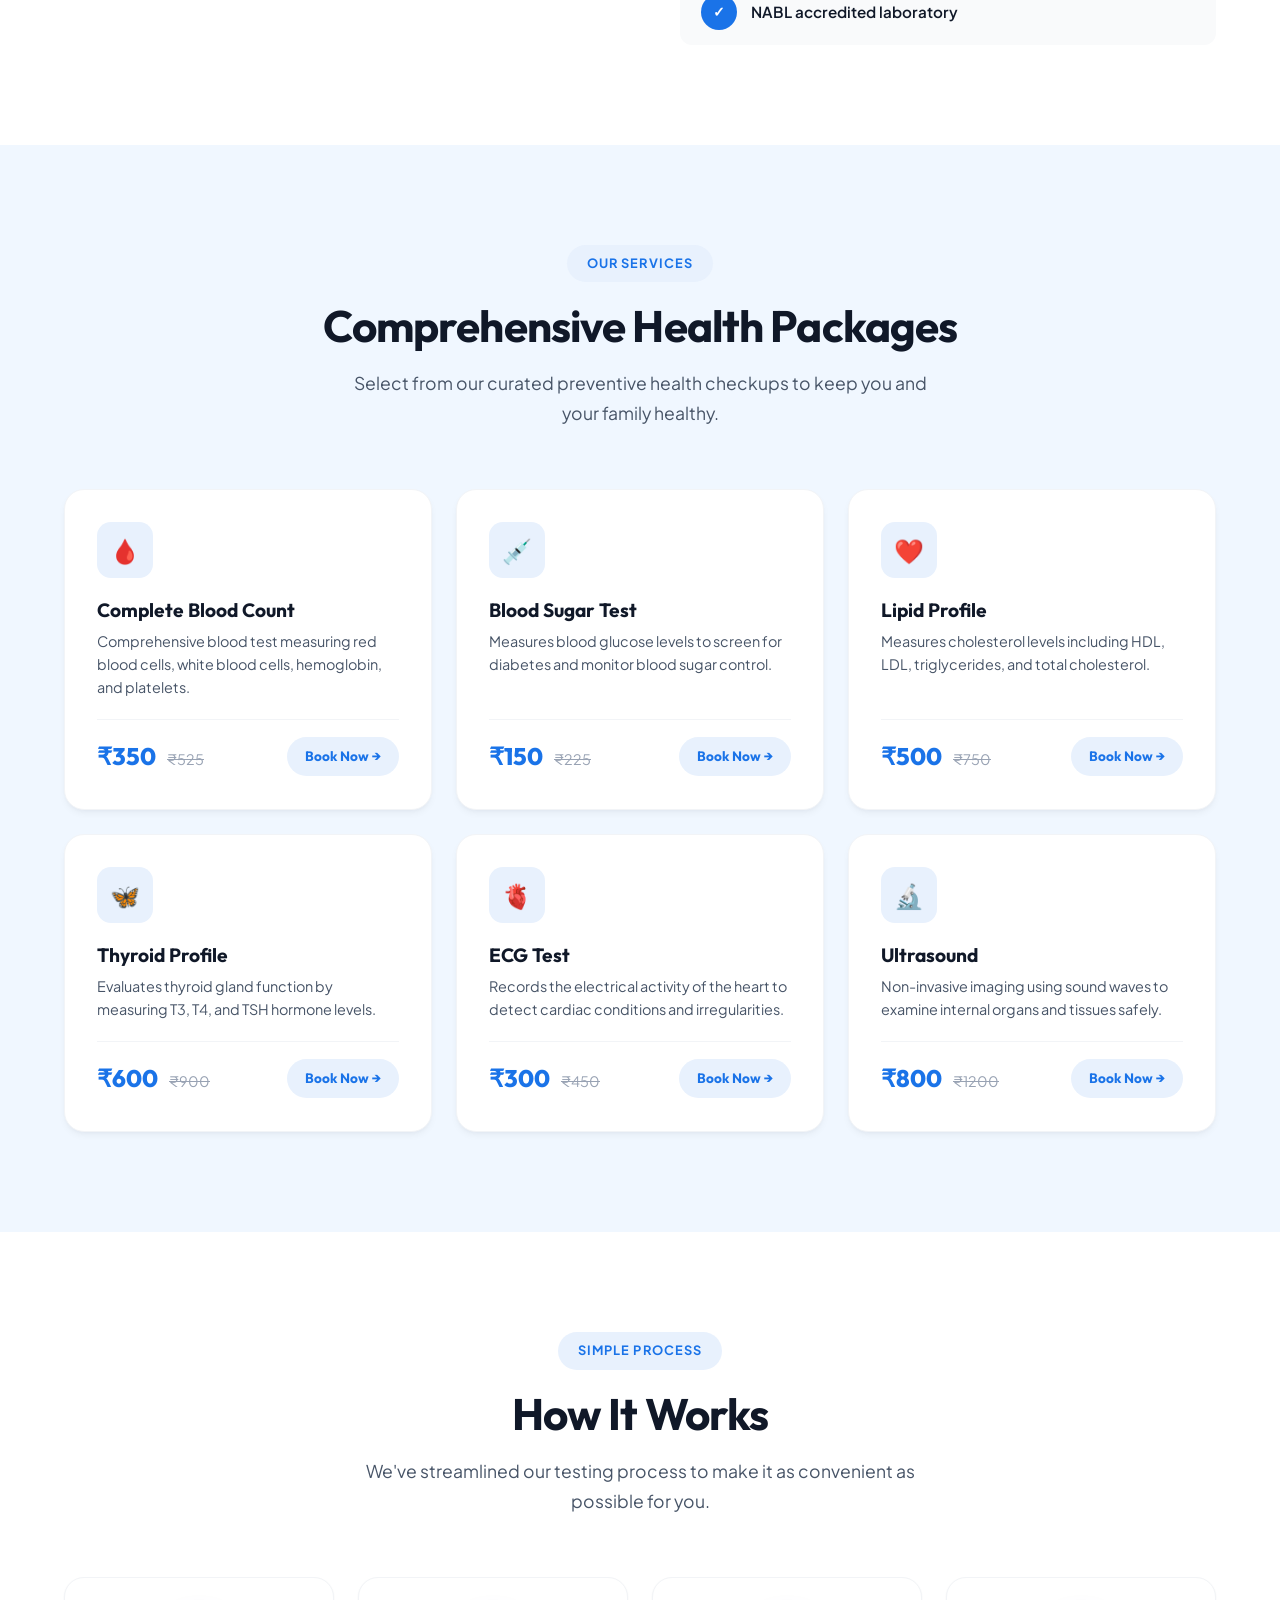
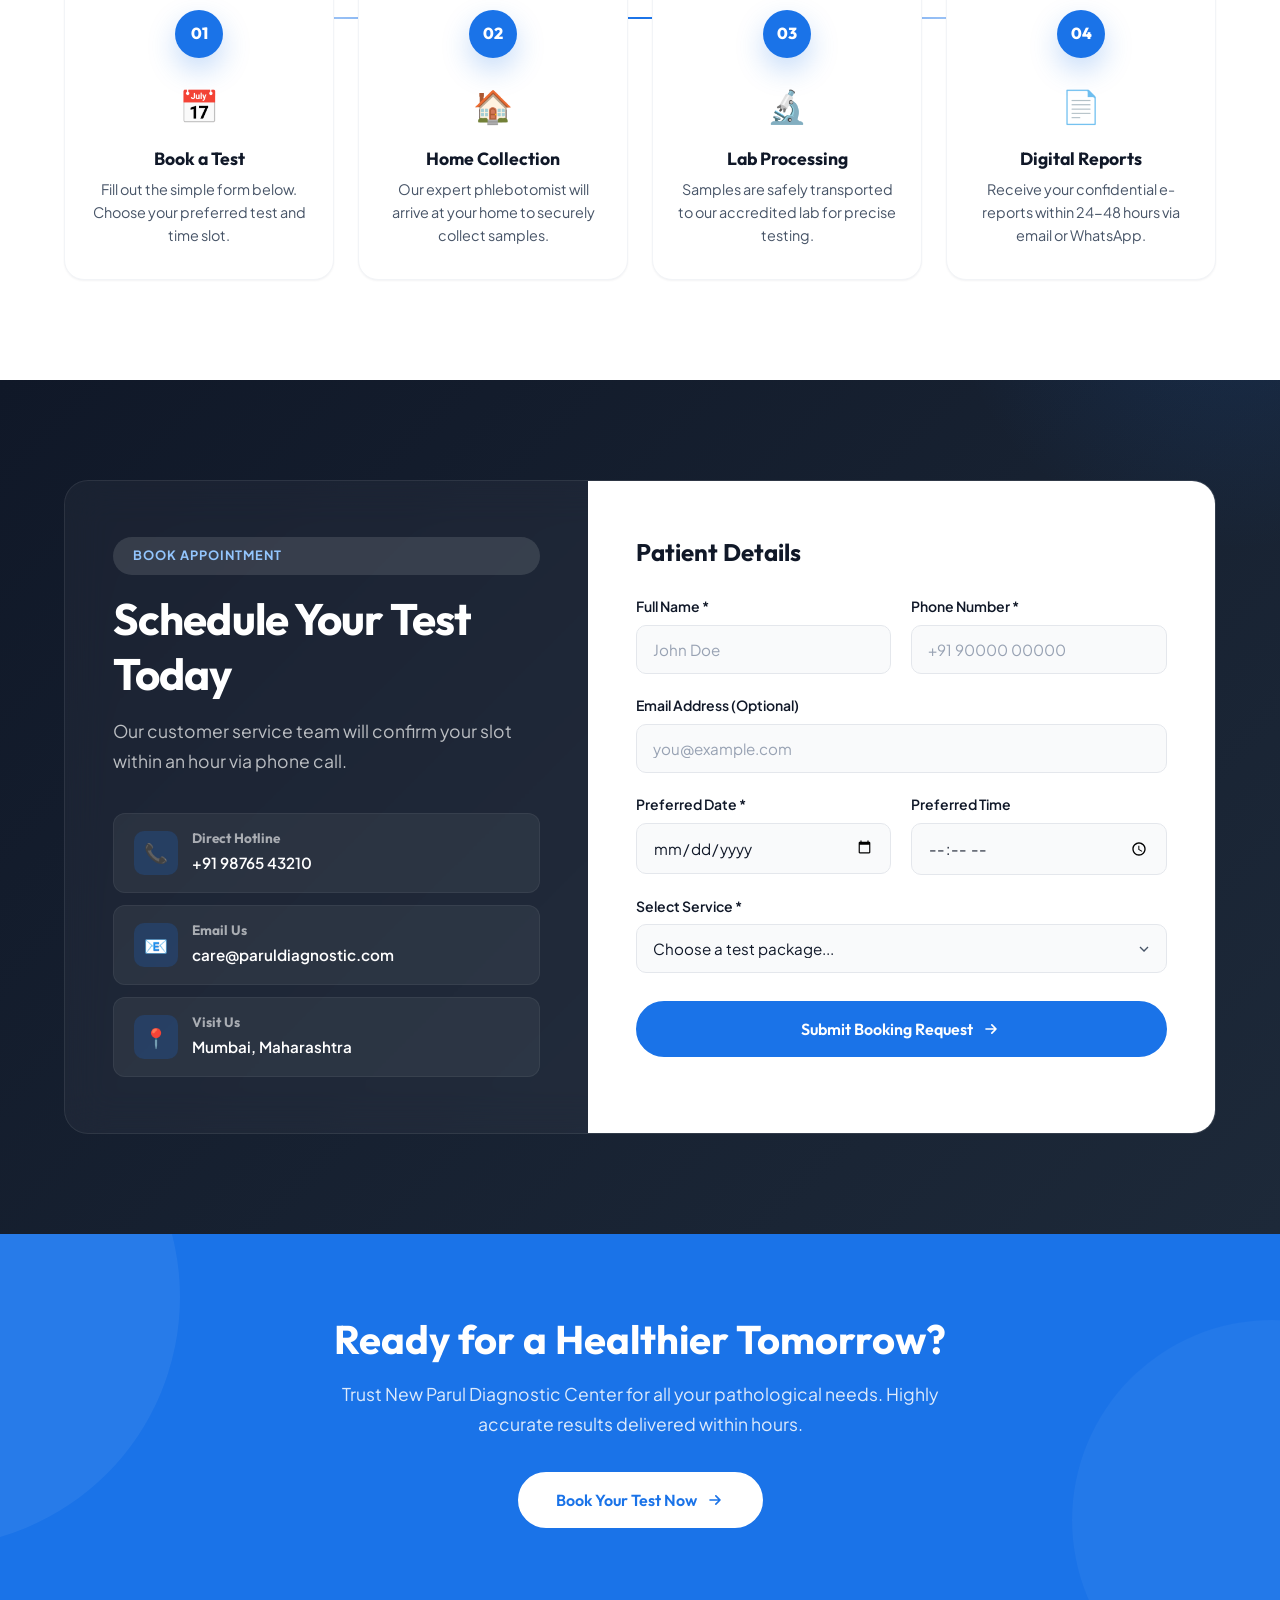
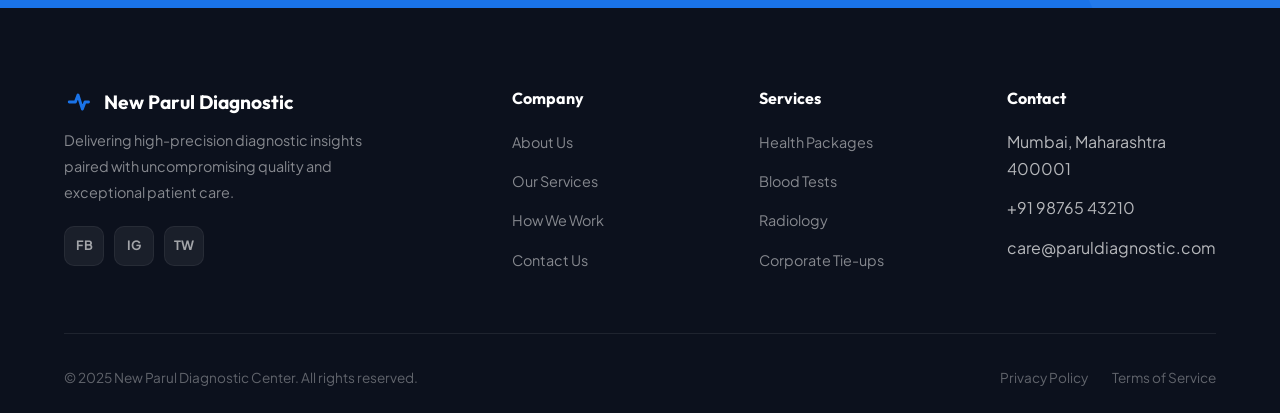
==== commit c1d7c60b: "chore: major refactor from full-stack to static frontend with Google Sheets backend" ====
--- a/frontend/index.html
+++ b/frontend/index.html
@@ -1,320 +1,480 @@
 <!DOCTYPE html>
 <html lang="en">
-
 <head>
     <meta charset="UTF-8">
     <meta name="viewport" content="width=device-width, initial-scale=1.0">
-    <meta name="description"
-        content="New Parul Diagnostic Center — Your trusted partner for accurate and timely medical diagnostics. Book appointments online for blood tests, X-Ray, ECG, ultrasound, and more.">
-    <meta name="keywords"
-        content="diagnostic center, medical tests, blood test, X-Ray, ECG, ultrasound, health checkup, pathology lab">
-    <title>New Parul Diagnostic Center — Accurate Diagnostics, Better Health</title>
+    <meta name="description" content="New Parul Diagnostic Center — Your trusted partner for accurate and timely medical diagnostics. Book appointments online for blood tests, X-Ray, ECG, ultrasound, and more.">
+    <meta name="keywords" content="diagnostic center, medical tests, blood test, X-Ray, ECG, ultrasound, health checkup, pathology lab">
+    <meta name="author" content="New Parul Diagnostic Center">
+    <title>New Parul Diagnostic Center | Precision Diagnostics for Better Health</title>
+
+    <!-- Favicon -->
+    <link rel="icon" type="image/svg+xml" href="data:image/svg+xml,%3Csvg xmlns='http://www.w3.org/2000/svg' viewBox='0 0 24 24' fill='none' stroke='%231A73E8' stroke-width='2'%3E%3Cpath stroke-linecap='round' stroke-linejoin='round' d='M4.5 12h5.25l2.25-6 3.75 12 2.25-6H21'/%3E%3C/svg%3E">
+
+    <!-- Google Fonts -->
+    <link rel="preconnect" href="https://fonts.googleapis.com">
+    <link rel="preconnect" href="https://fonts.gstatic.com" crossorigin>
+    <link href="https://fonts.googleapis.com/css2?family=Outfit:wght@300;400;500;600;700;800&family=Plus+Jakarta+Sans:wght@400;500;600;700&display=swap" rel="stylesheet">
+
     <link rel="stylesheet" href="css/styles.css">
 </head>
-
 <body>
 
-    
-
-    
-    <!-- ============================================
-         HEADER (Single Green Navbar)
-         ============================================ -->
-    <nav class="navbar green-nav" role="navigation" aria-label="Main navigation">
-        <div class="nav-container nav-container-flex" style="display:flex; justify-content:space-between; align-items:center; width:100%; height:70px;">
-            <!-- Booking Button on Left -->
-            <div class="nav-left">
-                <a href="#appointment" class="btn btn-primary" style="background:white; color:var(--accent); font-weight:bold; box-shadow:none;">Book Test</a>
-            </div>
-            
-            <!-- Logo on Right -->
-            <div class="nav-right" style="display:flex; align-items:center; gap:10px;">
-                <span class="brand-text" style="color:white; font-size:1.3rem; font-weight:bold;">New Parul Diagnostic</span>
-                <img src="images/logo-placeholder.png" alt="Logo" class="logo-img" style="height:48px; background:white; padding:4px; border-radius:8px;" onerror="this.style.display='none'">
+    <!-- Scroll Progress Bar -->
+    <div class="scroll-progress-bar" id="scrollProgress"></div>
+
+    <!-- ============================================================
+         NAVIGATION
+         ============================================================ -->
+    <nav class="navbar" id="navbar" role="navigation" aria-label="Main navigation">
+        <div class="nav-container">
+            <a href="#home" class="nav-brand">
+                <div class="brand-icon">
+                    <svg viewBox="0 0 24 24" fill="none" stroke="currentColor" stroke-width="2.5">
+                        <path stroke-linecap="round" stroke-linejoin="round" d="M4.5 12h5.25l2.25-6 3.75 12 2.25-6H21"/>
+                    </svg>
+                </div>
+                <div class="brand-text">
+                    <span class="brand-title">New Parul</span>
+                    <span class="brand-subtitle">Diagnostic Center</span>
+                </div>
+            </a>
+
+            <ul class="nav-links" id="navLinks">
+                <li><a href="#home" class="active">Home</a></li>
+                <li><a href="#about">About</a></li>
+                <li><a href="#services">Services</a></li>
+                <li><a href="#process">Process</a></li>
+                <li><a href="#book-test">Contact</a></li>
+            </ul>
+
+            <div class="nav-actions">
+                <a href="#book-test" class="btn btn-primary" id="navCta">Book a Test</a>
+                <button class="hamburger-menu" id="mobileMenuBtn" aria-label="Toggle menu">
+                    <span></span><span></span><span></span>
+                </button>
             </div>
         </div>
     </nav>
 
-
-    
-    <!-- ============================================
-         HERO SECTION (BANNER IMAGE)
-         ============================================ -->
-    <section class="hero full-banner" id="home">
-        <div class="hero-image-wrapper">
-            <img src="images/hero_banner.png" alt="Family Healthcare Banner" class="hero-banner-image">
-            <div class="hero-banner-overlay">
-                <div class="hero-badge" style="background:rgba(255,255,255,0.9); color:var(--accent); border:none;">🔬 Trusted Diagnostics Since 2010</div>
-                <h1 style="color:white; font-size: clamp(2.5rem, 5vw, 3.5rem); line-height:1.2; margin-bottom:1rem; text-shadow: 2px 2px 8px rgba(0,0,0,0.6);">Comprehensive Health Packages For Your Family</h1>
-                <p style="color:#f1f5f9; font-size: 1.15rem; max-width: 500px; text-shadow: 1px 1px 4px rgba(0,0,0,0.6);">Experience accurate, reliable, and affordable diagnostic services right at your doorstep.</p>
-                <div class="hero-buttons" style="margin-top:2rem;">
-                    <a href="#appointment" class="btn btn-primary btn-lg" style="font-size:1.1rem; padding:1rem 2.5rem; background:#10b981; border:none; color:white;">Book Now — Upto 60% OFF</a>
-                </div>
-            </div>
-        </div>
-    </section>
-
-
-    <!-- ============================================
-         QUICK INFO / ACCREDITATION RIBBON
-         ============================================ -->
-    <section class="accreditation-ribbon">
-        <div class="container ribbon-grid">
-            <div class="ribbon-item">
-                <div class="icon">✅</div>
-                <span>NABL Accredited Lab</span>
-            </div>
-            <div class="ribbon-item">
-                <div class="icon">🏠</div>
-                <span>Free Home Sample Collection</span>
-            </div>
-            <div class="ribbon-item">
-                <div class="icon">⚡</div>
-                <span>Reports within 24 Hours</span>
-            </div>
-            <div class="ribbon-item">
-                <div class="icon">👨‍⚕️</div>
-                <span>Experienced Pathologists</span>
-            </div>
-        </div>
-    </section>
-
-    <!-- ============================================
-         POPULAR HEALTH CHECKUP / SERVICES
-         ============================================ -->
-    <section class="section section-alt" id="services">
+    <!-- Mobile Navigation Overlay -->
+    <div class="mobile-menu-overlay" id="mobileMenu">
+        <div class="mobile-menu-inner">
+            <a href="#home" class="mobile-link">Home</a>
+            <a href="#about" class="mobile-link">About Us</a>
+            <a href="#services" class="mobile-link">Services</a>
+            <a href="#process" class="mobile-link">Process</a>
+            <a href="#book-test" class="mobile-link">Contact</a>
+            <a href="#book-test" class="btn btn-primary btn-lg" style="margin-top:16px; width:100%; text-align:center;">Book a Test</a>
+        </div>
+    </div>
+
+    <!-- ============================================================
+         HERO SECTION
+         ============================================================ -->
+    <section class="hero section" id="home">
+        <div class="hero-shape shape-1"></div>
+        <div class="hero-shape shape-2"></div>
+
+        <div class="container hero-container">
+            <div class="hero-content">
+                <div class="hero-badge fade-up">
+                    <span class="pulse-dot"></span>
+                    Trusted Diagnostic Partner
+                </div>
+                <h1 class="fade-up delay-1">
+                    Precision Diagnostics for <br><span class="gradient-text">Better Health</span>
+                </h1>
+                <p class="hero-description fade-up delay-2">
+                    Experience accurate, reliable, and affordable medical testing. Get timely reports with expert care — from the comfort of your home.
+                </p>
+                <div class="hero-buttons fade-up delay-3">
+                    <a href="#book-test" class="btn btn-primary btn-lg">
+                        Book Home Collection
+                        <svg class="btn-icon" viewBox="0 0 24 24" fill="none" stroke="currentColor" stroke-width="2"><path stroke-linecap="round" stroke-linejoin="round" d="M13 7l5 5m0 0l-5 5m5-5H6"/></svg>
+                    </a>
+                    <a href="#services" class="btn btn-outline btn-lg">Explore Packages</a>
+                </div>
+                <div class="hero-stats fade-up delay-4">
+                    <div class="stat-item">
+                        <h4 data-count="10000">0</h4>
+                        <p>Happy Patients</p>
+                    </div>
+                    <div class="stat-divider"></div>
+                    <div class="stat-item">
+                        <h4 data-count="50">0</h4>
+                        <p>Test Packages</p>
+                    </div>
+                    <div class="stat-divider"></div>
+                    <div class="stat-item">
+                        <h4 data-count="24">0</h4>
+                        <p>Hour Reports</p>
+                    </div>
+                </div>
+            </div>
+
+            <div class="hero-visual fade-left delay-2">
+                <div class="hero-image-wrapper">
+                    <img src="images/hero_banner.png" alt="New Parul Diagnostic Center — Advanced Medical Diagnostics" width="600" height="440">
+                    <div class="floating-badge badge-1">
+                        <div class="badge-icon">🔬</div>
+                        <span>Latest Technology</span>
+                    </div>
+                    <div class="floating-badge badge-2">
+                        <div class="badge-icon">👨‍⚕️</div>
+                        <span>Expert Doctors</span>
+                    </div>
+                </div>
+            </div>
+        </div>
+    </section>
+
+    <!-- ============================================================
+         ABOUT SECTION
+         ============================================================ -->
+    <section class="section about-section" id="about">
         <div class="container">
-            <div class="section-header reveal">
-                <div class="overline">Our Packages</div>
-                <h2>Popular Health Checkups</h2>
-                <p>Select from our comprehensive range of preventive health checkup packages tailored to your needs.</p>
-            </div>
+            <div class="about-grid">
+                <div class="about-image fade-right">
+                    <img src="images/hero_banner.png" alt="About New Parul Diagnostic Center" style="aspect-ratio: 4/3; object-fit: cover;">
+                    <div class="about-image-badge">
+                        <h4>15+</h4>
+                        <p>Years of Excellence</p>
+                    </div>
+                </div>
+
+                <div class="about-content fade-left">
+                    <div class="section-badge">About Us</div>
+                    <h2 class="section-title">A Commitment to Quality & Care</h2>
+                    <p class="about-text">
+                        At New Parul Diagnostic Center, we are dedicated to providing precise, reliable, and affordable diagnostic services. With state-of-the-art equipment and a team of experienced pathologists, we ensure every test meets the highest quality standards.
+                    </p>
+                    <div class="features-list">
+                        <div class="feature-item">
+                            <div class="feature-icon">✓</div>
+                            <div class="feature-text">No hidden fees — transparent pricing</div>
+                        </div>
+                        <div class="feature-item">
+                            <div class="feature-icon">✓</div>
+                            <div class="feature-text">Highly trained & certified phlebotomists</div>
+                        </div>
+                        <div class="feature-item">
+                            <div class="feature-icon">✓</div>
+                            <div class="feature-text">Digital reports via Email & WhatsApp</div>
+                        </div>
+                        <div class="feature-item">
+                            <div class="feature-icon">✓</div>
+                            <div class="feature-text">NABL accredited laboratory</div>
+                        </div>
+                    </div>
+                </div>
+            </div>
+        </div>
+    </section>
+
+    <!-- ============================================================
+         SERVICES SECTION
+         ============================================================ -->
+    <section class="section services-section" id="services">
+        <div class="container">
+            <div class="section-header fade-up">
+                <div class="section-badge">Our Services</div>
+                <h2 class="section-title">Comprehensive Health Packages</h2>
+                <p class="section-subtitle">Select from our curated preventive health checkups to keep you and your family healthy.</p>
+            </div>
+
             <div class="services-grid" id="servicesGrid">
-                <!-- Services loaded dynamically via JS, but here are static examples matching the new UI -->
-                
-                <!-- Sample Card 1 -->
-                <div class="service-card reveal">
-                    <div class="card-tag">Bestseller</div>
-                    <h4>Master Health Checkup</h4>
-                    <p class="service-params">Includes 75 Parameters (CBC, Lipid, Thyroid, LFT, KFT)</p>
-                    <div class="price-block">
-                        <span class="old-price">₹2500</span>
-                        <span class="service-price">₹999</span>
-                    </div>
-                    <a href="#appointment" class="btn btn-primary" style="width: 100%; margin-top: 1rem;">Book Now</a>
-                </div>
-
-                <!-- Sample Card 2 -->
-                <div class="service-card reveal">
-                    <h4>Senior Citizen Package</h4>
-                    <p class="service-params">Includes 60 Parameters focusing on age-related screenings</p>
-                    <div class="price-block">
-                        <span class="old-price">₹3000</span>
-                        <span class="service-price">₹1499</span>
-                    </div>
-                    <a href="#appointment" class="btn btn-primary" style="width: 100%; margin-top: 1rem;">Book Now</a>
-                </div>
-
-                <!-- Sample Card 3 -->
-                <div class="service-card reveal">
-                    <h4>Diabetes Care Profile</h4>
-                    <p class="service-params">Includes 30 Parameters (HbA1c, Fasting Blood Sugar, Urine Routine)</p>
-                    <div class="price-block">
-                        <span class="old-price">₹1500</span>
-                        <span class="service-price">₹599</span>
-                    </div>
-                    <a href="#appointment" class="btn btn-primary" style="width: 100%; margin-top: 1rem;">Book Now</a>
-                </div>
-
-            </div>
-        </div>
-    </section>
-
-    <!-- ============================================
-         HOW IT WORKS (TIMELINE)
-         ============================================ -->
-    <section class="section" id="how-it-works">
+                <!-- Service Card 1 -->
+                <div class="service-card fade-up">
+                    <div class="service-icon">🩸</div>
+                    <h4>Complete Blood Count</h4>
+                    <p class="service-desc">Comprehensive blood test measuring red blood cells, white blood cells, hemoglobin, and platelets.</p>
+                    <div class="service-price-row">
+                        <div>
+                            <span class="service-price">₹350</span>
+                            <span class="service-price-old">₹525</span>
+                        </div>
+                        <a href="#book-test" class="service-book-btn" onclick="selectService('Complete Blood Count (CBC)')">Book Now →</a>
+                    </div>
+                </div>
+
+                <!-- Service Card 2 -->
+                <div class="service-card fade-up delay-1">
+                    <div class="service-icon">💉</div>
+                    <h4>Blood Sugar Test</h4>
+                    <p class="service-desc">Measures blood glucose levels to screen for diabetes and monitor blood sugar control.</p>
+                    <div class="service-price-row">
+                        <div>
+                            <span class="service-price">₹150</span>
+                            <span class="service-price-old">₹225</span>
+                        </div>
+                        <a href="#book-test" class="service-book-btn" onclick="selectService('Blood Sugar (Fasting / PP)')">Book Now →</a>
+                    </div>
+                </div>
+
+                <!-- Service Card 3 -->
+                <div class="service-card fade-up delay-2">
+                    <div class="service-icon">❤️</div>
+                    <h4>Lipid Profile</h4>
+                    <p class="service-desc">Measures cholesterol levels including HDL, LDL, triglycerides, and total cholesterol.</p>
+                    <div class="service-price-row">
+                        <div>
+                            <span class="service-price">₹500</span>
+                            <span class="service-price-old">₹750</span>
+                        </div>
+                        <a href="#book-test" class="service-book-btn" onclick="selectService('Lipid Profile')">Book Now →</a>
+                    </div>
+                </div>
+
+                <!-- Service Card 4 -->
+                <div class="service-card fade-up delay-3">
+                    <div class="service-icon">🦋</div>
+                    <h4>Thyroid Profile</h4>
+                    <p class="service-desc">Evaluates thyroid gland function by measuring T3, T4, and TSH hormone levels.</p>
+                    <div class="service-price-row">
+                        <div>
+                            <span class="service-price">₹600</span>
+                            <span class="service-price-old">₹900</span>
+                        </div>
+                        <a href="#book-test" class="service-book-btn" onclick="selectService('Thyroid Profile (T3, T4, TSH)')">Book Now →</a>
+                    </div>
+                </div>
+
+                <!-- Service Card 5 -->
+                <div class="service-card fade-up delay-4">
+                    <div class="service-icon">🫀</div>
+                    <h4>ECG Test</h4>
+                    <p class="service-desc">Records the electrical activity of the heart to detect cardiac conditions and irregularities.</p>
+                    <div class="service-price-row">
+                        <div>
+                            <span class="service-price">₹300</span>
+                            <span class="service-price-old">₹450</span>
+                        </div>
+                        <a href="#book-test" class="service-book-btn" onclick="selectService('ECG (Electrocardiogram)')">Book Now →</a>
+                    </div>
+                </div>
+
+                <!-- Service Card 6 -->
+                <div class="service-card fade-up delay-5">
+                    <div class="service-icon">🔬</div>
+                    <h4>Ultrasound</h4>
+                    <p class="service-desc">Non-invasive imaging using sound waves to examine internal organs and tissues safely.</p>
+                    <div class="service-price-row">
+                        <div>
+                            <span class="service-price">₹800</span>
+                            <span class="service-price-old">₹1200</span>
+                        </div>
+                        <a href="#book-test" class="service-book-btn" onclick="selectService('Ultrasound')">Book Now →</a>
+                    </div>
+                </div>
+            </div>
+        </div>
+    </section>
+
+    <!-- ============================================================
+         HOW IT WORKS / PROCESS
+         ============================================================ -->
+    <section class="section process-section" id="process">
         <div class="container">
-            <div class="section-header reveal">
-                <div class="overline">Easy Process</div>
-                <h2>How to avail our Checkup Packages</h2>
-            </div>
-            <div class="timeline-container reveal">
-                <div class="timeline-step">
-                    <div class="step-icon">📅</div>
-                    <h5>Book Test</h5>
-                    <p>Schedule your preferred date & time online</p>
-                </div>
-                <div class="timeline-line"></div>
-                <div class="timeline-step">
-                    <div class="step-icon">🏠</div>
-                    <h5>Sample Collection</h5>
-                    <p>Home collection by trained phlebotomists</p>
-                </div>
-                <div class="timeline-line"></div>
-                <div class="timeline-step">
-                    <div class="step-icon">🔬</div>
-                    <h5>Lab Process</h5>
-                    <p>Testing with state-of-the-art equipment</p>
-                </div>
-                <div class="timeline-line"></div>
-                <div class="timeline-step">
-                    <div class="step-icon">📄</div>
-                    <h5>Get Reports</h5>
-                    <p>Digital reports within 24-48 hours</p>
-                </div>
-            </div>
-        </div>
-    </section>
-
-    <!-- ============================================
-         APPOINTMENT SECTION
-         ============================================ -->
-    <section class="section section-alt" id="appointment">
+            <div class="section-header fade-up">
+                <div class="section-badge">Simple Process</div>
+                <h2 class="section-title">How It Works</h2>
+                <p class="section-subtitle">We've streamlined our testing process to make it as convenient as possible for you.</p>
+            </div>
+
+            <div class="process-grid">
+                <div class="process-card fade-up">
+                    <div class="process-number">01</div>
+                    <div class="process-icon">📅</div>
+                    <h3>Book a Test</h3>
+                    <p>Fill out the simple form below. Choose your preferred test and time slot.</p>
+                </div>
+                <div class="process-card fade-up delay-1">
+                    <div class="process-number">02</div>
+                    <div class="process-icon">🏠</div>
+                    <h3>Home Collection</h3>
+                    <p>Our expert phlebotomist will arrive at your home to securely collect samples.</p>
+                </div>
+                <div class="process-card fade-up delay-2">
+                    <div class="process-number">03</div>
+                    <div class="process-icon">🔬</div>
+                    <h3>Lab Processing</h3>
+                    <p>Samples are safely transported to our accredited lab for precise testing.</p>
+                </div>
+                <div class="process-card fade-up delay-3">
+                    <div class="process-number">04</div>
+                    <div class="process-icon">📄</div>
+                    <h3>Digital Reports</h3>
+                    <p>Receive your confidential e-reports within 24-48 hours via email or WhatsApp.</p>
+                </div>
+            </div>
+        </div>
+    </section>
+
+    <!-- ============================================================
+         BOOKING / APPOINTMENT FORM (Google Sheets Integration)
+         ============================================================ -->
+    <section class="section booking-section" id="book-test">
         <div class="container">
-            <div class="section-header reveal">
-                <div class="overline">Booking</div>
-                <h2>Schedule a Test</h2>
-                <p>Fill out the form below and we will contact you to confirm the appointment.</p>
-            </div>
-
-            <div class="appointment-wrapper">
-                <div class="appointment-info reveal">
-                    <h3>We're here to help you</h3>
-                    <p>Our support team is available from 7 AM to 9 PM to assist you with booking issues or answering queries regarding test requirements.</p>
-                    <div class="contact-card">
-                        <div class="icon">📞</div>
-                        <div>
-                            <h4>Call Us For Direct Booking</h4>
-                            <p>+91 98765 43210</p>
-                        </div>
-                    </div>
-                </div>
-
-                <div class="appointment-form-card reveal">
-                    <h3>📅 Book Your Test</h3>
+            <div class="booking-wrapper fade-up">
+                <div class="booking-info">
+                    <div class="section-badge">Book Appointment</div>
+                    <h2 class="section-title">Schedule Your Test Today</h2>
+                    <p class="section-subtitle" style="color: rgba(255,255,255,0.7); margin-bottom: 36px;">Our customer service team will confirm your slot within an hour via phone call.</p>
+
+                    <div class="contact-cards">
+                        <div class="contact-card-glass">
+                            <div class="contact-icon">📞</div>
+                            <div>
+                                <h5>Direct Hotline</h5>
+                                <span>+91 98765 43210</span>
+                            </div>
+                        </div>
+                        <div class="contact-card-glass">
+                            <div class="contact-icon">📧</div>
+                            <div>
+                                <h5>Email Us</h5>
+                                <span>care@paruldiagnostic.com</span>
+                            </div>
+                        </div>
+                        <div class="contact-card-glass">
+                            <div class="contact-icon">📍</div>
+                            <div>
+                                <h5>Visit Us</h5>
+                                <span>Mumbai, Maharashtra</span>
+                            </div>
+                        </div>
+                    </div>
+                </div>
+
+                <div class="booking-form-container">
+                    <h3>Patient Details</h3>
                     <form id="appointmentForm" novalidate>
-                        <div class="form-row">
+                        <div class="form-grid">
                             <div class="form-group">
-                                <label for="patientName">Full Name <span class="required">*</span></label>
-                                <input type="text" id="patientName" name="patient_name" class="form-control"
-                                    placeholder="Enter your full name" required>
-                                <div class="error-message" id="patientNameError">Please enter your name</div>
+                                <label for="patientName">Full Name *</label>
+                                <input type="text" id="patientName" placeholder="John Doe" class="form-control" required autocomplete="name">
+                                <span class="error-msg" id="patientNameError">Please enter your full name</span>
                             </div>
                             <div class="form-group">
-                                <label for="patientPhone">Phone Number <span class="required">*</span></label>
-                                <input type="tel" id="patientPhone" name="phone" class="form-control"
-                                    placeholder="+91 98765 43210" required>
-                                <div class="error-message" id="patientPhoneError">Please enter a valid phone number
-                                </div>
-                            </div>
-                        </div>
-                        <div class="form-row">
+                                <label for="patientPhone">Phone Number *</label>
+                                <input type="tel" id="patientPhone" placeholder="+91 90000 00000" class="form-control" required autocomplete="tel">
+                                <span class="error-msg" id="patientPhoneError">Please enter a valid phone number</span>
+                            </div>
+                            <div class="form-group full-width">
+                                <label for="patientEmail">Email Address (Optional)</label>
+                                <input type="email" id="patientEmail" placeholder="you@example.com" class="form-control" autocomplete="email">
+                                <span class="error-msg" id="patientEmailError">Please enter a valid email</span>
+                            </div>
                             <div class="form-group">
-                                <label for="appointmentDate">Preferred Date <span class="required">*</span></label>
-                                <input type="date" id="appointmentDate" name="appointment_date" class="form-control"
-                                    required>
-                                <div class="error-message" id="appointmentDateError">Please select a date</div>
+                                <label for="appointmentDate">Preferred Date *</label>
+                                <input type="date" id="appointmentDate" class="form-control" required>
+                                <span class="error-msg" id="appointmentDateError">Please select a date</span>
                             </div>
                             <div class="form-group">
-                                <label for="serviceType">Select Package <span class="required">*</span></label>
-                                <select id="serviceType" name="service_type" class="form-control" required>
-                                    <option value="">Choose a test or service...</option>
-                                    <!-- Options loaded dynamically from API by main.js -->
+                                <label for="appointmentTime">Preferred Time</label>
+                                <input type="time" id="appointmentTime" class="form-control">
+                            </div>
+                            <div class="form-group full-width">
+                                <label for="serviceType">Select Service *</label>
+                                <select id="serviceType" class="form-control" required>
+                                    <option value="">Choose a test package...</option>
+                                    <option value="Complete Blood Count (CBC)">Complete Blood Count (CBC) — ₹350</option>
+                                    <option value="Blood Sugar (Fasting / PP)">Blood Sugar (Fasting / PP) — ₹150</option>
+                                    <option value="Lipid Profile">Lipid Profile — ₹500</option>
+                                    <option value="Thyroid Profile (T3, T4, TSH)">Thyroid Profile (T3, T4, TSH) — ₹600</option>
+                                    <option value="Liver Function Test (LFT)">Liver Function Test (LFT) — ₹550</option>
+                                    <option value="Kidney Function Test (KFT)">Kidney Function Test (KFT) — ₹550</option>
+                                    <option value="Urine Analysis">Urine Analysis — ₹200</option>
+                                    <option value="X-Ray">X-Ray — ₹400</option>
+                                    <option value="ECG (Electrocardiogram)">ECG (Electrocardiogram) — ₹300</option>
+                                    <option value="Ultrasound">Ultrasound — ₹800</option>
+                                    <option value="Vitamin D Test">Vitamin D Test — ₹700</option>
+                                    <option value="HbA1c (Glycated Hemoglobin)">HbA1c (Glycated Hemoglobin) — ₹450</option>
                                 </select>
-                                <div class="error-message" id="serviceTypeError">Please select a service</div>
-                            </div>
-                        </div>
-                        <button type="submit" class="btn btn-primary" id="appointmentSubmitBtn"
-                            style="width:100%; justify-content: center;">
-                            Submit Request
-                        </button>
+                                <span class="error-msg" id="serviceTypeError">Please select a service</span>
+                            </div>
+                        </div>
+                        <div class="submit-btn-wrapper">
+                            <button type="submit" class="btn btn-primary btn-lg btn-block" id="submitBtn">
+                                Submit Booking Request
+                                <svg class="btn-icon" viewBox="0 0 24 24" fill="none" stroke="currentColor" stroke-width="2"><path stroke-linecap="round" stroke-linejoin="round" d="M13 7l5 5m0 0l-5 5m5-5H6"/></svg>
+                            </button>
+                        </div>
                     </form>
                 </div>
             </div>
         </div>
     </section>
 
-    <!-- ============================================
-         TESTIMONIALS
-         ============================================ -->
-    <section class="section">
+    <!-- ============================================================
+         CTA SECTION
+         ============================================================ -->
+    <section class="section cta-section">
+        <div class="container text-center">
+            <h2 class="fade-up">Ready for a Healthier Tomorrow?</h2>
+            <p class="fade-up delay-1">Trust New Parul Diagnostic Center for all your pathological needs. Highly accurate results delivered within hours.</p>
+            <a href="#book-test" class="btn btn-white btn-lg fade-up delay-2">
+                Book Your Test Now
+                <svg class="btn-icon" viewBox="0 0 24 24" fill="none" stroke="currentColor" stroke-width="2"><path stroke-linecap="round" stroke-linejoin="round" d="M13 7l5 5m0 0l-5 5m5-5H6"/></svg>
+            </a>
+        </div>
+    </section>
+
+    <!-- ============================================================
+         FOOTER
+         ============================================================ -->
+    <footer class="footer" id="footer">
         <div class="container">
-            <div class="section-header reveal">
-                <div class="overline">Reviews</div>
-                <h2>What Our Patients Say</h2>
-            </div>
-            <div class="testimonials-grid reveal">
-                <div class="testimonial-card">
-                    <p class="quote">"Exceptional service. The home collection was seamless, and the phlebotomist was very professional. Received reports the very next morning!"</p>
-                    <div class="author">
-                        <div class="avatar">S</div>
-                        <div class="info">
-                            <h5>Sanjay Sharma</h5>
-                            <span>Verified Patient</span>
-                        </div>
-                    </div>
-                </div>
-                <div class="testimonial-card">
-                    <p class="quote">"Very clean and hygienic lab setup. The staff is courteous. Pricing is sensible for their health packages compared to other corporate labs."</p>
-                    <div class="author">
-                        <div class="avatar">R</div>
-                        <div class="info">
-                            <h5>Rahul Verma</h5>
-                            <span>Master Health Checkup</span>
-                        </div>
-                    </div>
-                </div>
-                <div class="testimonial-card">
-                    <p class="quote">"Accurate reports and timely delivery. I've been trusting New Parul Diagnostics for over 5 years for my family's routine checkups."</p>
-                    <div class="author">
-                        <div class="avatar">N</div>
-                        <div class="info">
-                            <h5>Neha Gupta</h5>
-                            <span>Verified Patient</span>
-                        </div>
-                    </div>
-                </div>
-            </div>
-        </div>
-    </section>
-
-    <!-- ============================================
-         FOOTER
-         ============================================ -->
-    <footer class="footer">
-        <div class="footer-grid">
-            <div class="footer-brand">
-                <h3>🏥 New Parul Diagnostic</h3>
-                <p>Your trusted partner for accurate and affordable medical diagnostics. Serving the community with
-                    excellence since 2010.</p>
-                <div class="footer-social">
-                    <a href="#" aria-label="Facebook">fb</a>
-                    <a href="#" aria-label="Twitter">tw</a>
-                    <a href="#" aria-label="Instagram">ig</a>
-                </div>
-            </div>
-            <div class="footer-col">
-                <h4>Popular Packages</h4>
-                <ul>
-                    <li><a href="#services">Master Health Checkup</a></li>
-                    <li><a href="#services">Diabetes Profile</a></li>
-                    <li><a href="#services">Senior Citizen Test</a></li>
-                    <li><a href="#services">Thyroid Panel</a></li>
-                </ul>
-            </div>
-            <div class="footer-col">
-                <h4>Contact Info</h4>
-                <ul>
-                    <li>📞 +91 98765 43210</li>
-                    <li>📧 info@paruldiagnostic.com</li>
-                    <li>📍 Mumbai – 400001</li>
-                    <li>🕐 Mon–Sat: 7AM–9PM</li>
-                </ul>
-            </div>
-        </div>
-        <div class="footer-bottom">
-            <p>&copy; 2024 New Parul Diagnostic Center. All rights reserved.</p>
+            <div class="footer-grid">
+                <div class="footer-brand">
+                    <div style="display:flex; align-items:center; gap:12px; margin-bottom: 8px;">
+                        <svg viewBox="0 0 24 24" fill="none" stroke="#1A73E8" stroke-width="2.5" width="28" height="28">
+                            <path stroke-linecap="round" stroke-linejoin="round" d="M4.5 12h5.25l2.25-6 3.75 12 2.25-6H21"/>
+                        </svg>
+                        <h3 style="font-size:1.2rem; color: white;">New Parul Diagnostic</h3>
+                    </div>
+                    <p>Delivering high-precision diagnostic insights paired with uncompromising quality and exceptional patient care.</p>
+                    <div class="social-links">
+                        <a href="#" aria-label="Facebook">FB</a>
+                        <a href="#" aria-label="Instagram">IG</a>
+                        <a href="#" aria-label="Twitter">TW</a>
+                    </div>
+                </div>
+                <div class="footer-col">
+                    <h4>Company</h4>
+                    <ul>
+                        <li><a href="#about">About Us</a></li>
+                        <li><a href="#services">Our Services</a></li>
+                        <li><a href="#process">How We Work</a></li>
+                        <li><a href="#book-test">Contact Us</a></li>
+                    </ul>
+                </div>
+                <div class="footer-col">
+                    <h4>Services</h4>
+                    <ul>
+                        <li><a href="#services">Health Packages</a></li>
+                        <li><a href="#services">Blood Tests</a></li>
+                        <li><a href="#services">Radiology</a></li>
+                        <li><a href="#services">Corporate Tie-ups</a></li>
+                    </ul>
+                </div>
+                <div class="footer-col">
+                    <h4>Contact</h4>
+                    <ul>
+                        <li>Mumbai, Maharashtra 400001</li>
+                        <li>+91 98765 43210</li>
+                        <li>care@paruldiagnostic.com</li>
+                    </ul>
+                </div>
+            </div>
+            <div class="footer-bottom">
+                <p>&copy; 2025 New Parul Diagnostic Center. All rights reserved.</p>
+                <div class="legal-links">
+                    <a href="#">Privacy Policy</a>
+                    <a href="#">Terms of Service</a>
+                </div>
+            </div>
         </div>
     </footer>
 
@@ -323,5 +483,4 @@
 
     <script src="js/main.js"></script>
 </body>
-
 </html>
--- a/frontend/css/styles.css
+++ b/frontend/css/styles.css
@@ -1,1200 +1,1547 @@
-/* ===================================================================
-   NEW PARUL DIAGNOSTIC CENTER — CSS Design System
-   Clean, minimalistic, professional medical aesthetic
-   =================================================================== */
-
-@import url('https://fonts.googleapis.com/css2?family=Inter:wght@300;400;500;600;700;800&display=swap');
-
-/* ---------------------------------------------------------------
-   CSS Custom Properties — Light & Dark Themes
-   --------------------------------------------------------------- */
+/* ============================================================
+   New Parul Diagnostic Center — Premium Medical Landing Page
+   Design Inspired by CarePlus (Behance)
+   ============================================================ */
+
+/* ---- CSS Custom Properties (Design Tokens) ---- */
 :root {
-    /* Light mode (default) */
-    --bg-primary: #ffffff;
-    --bg-secondary: #f8fafc;
-    --bg-card: #ffffff;
-    --bg-hero: #f0fdf4;
-    --text-primary: #1e293b;
-    --text-secondary: #64748b;
-    --text-muted: #94a3b8;
-    --accent: #006B3F;
-    --accent-light: #E8F5E9;
-    --accent-hover: #00874e;
-    --accent-glow: rgba(0, 107, 63, 0.15);
-    --success: #10b981;
-    --success-light: #d1fae5;
-    --danger: #ef4444;
-    --warning: #f59e0b;
-    --border: #e2e8f0;
-    --border-light: #f1f5f9;
-    --shadow-sm: 0 1px 3px rgba(0,0,0,0.06);
-    --shadow-md: 0 4px 20px rgba(0,0,0,0.08);
-    --shadow-lg: 0 10px 40px rgba(0,0,0,0.12);
-    --shadow-glow: 0 0 30px rgba(0, 107, 63, 0.1);
-    --glass-bg: rgba(255, 255, 255, 0.7);
-    --glass-border: rgba(255, 255, 255, 0.3);
-    --nav-bg: rgba(255, 255, 255, 0.85);
+    --primary: #1A73E8;
+    --primary-hover: #1557B0;
+    --primary-light: #E8F1FD;
+    --primary-ultra-light: #F0F7FF;
+
+    --accent-green: #34A853;
+    --accent-green-light: #E6F4EA;
+
+    --heading: #101828;
+    --text: #475467;
+    --text-light: #98A2B3;
+
+    --bg: #FFFFFF;
+    --bg-section: #F9FAFB;
+    --bg-blue: #F0F7FF;
+
+    --border: #E4E7EC;
+    --border-light: #F2F4F7;
+
+    --white: #FFFFFF;
+    --black: #000000;
+
+    --shadow-xs: 0 1px 2px rgba(16, 24, 40, 0.05);
+    --shadow-sm: 0 4px 8px -2px rgba(16, 24, 40, 0.06), 0 2px 4px -2px rgba(16, 24, 40, 0.04);
+    --shadow-md: 0 12px 24px -4px rgba(16, 24, 40, 0.08), 0 4px 8px -4px rgba(16, 24, 40, 0.03);
+    --shadow-lg: 0 20px 48px -8px rgba(16, 24, 40, 0.1), 0 8px 16px -4px rgba(16, 24, 40, 0.04);
+    --shadow-xl: 0 32px 64px -12px rgba(16, 24, 40, 0.14);
+    --shadow-blue: 0 12px 28px rgba(26, 115, 232, 0.25);
+
     --radius: 12px;
     --radius-lg: 20px;
-    --transition: 0.3s cubic-bezier(0.4, 0, 0.2, 1);
-}
-
-
-/* ---------------------------------------------------------------
-   Reset & Base
-   --------------------------------------------------------------- */
+    --radius-xl: 24px;
+    --radius-pill: 100px;
+
+    --transition: 0.35s cubic-bezier(0.4, 0, 0.2, 1);
+    --transition-fast: 0.2s cubic-bezier(0.4, 0, 0.2, 1);
+
+    --container: 1200px;
+    --section-padding: 100px;
+}
+
+/* ---- Reset & Base ---- */
 *, *::before, *::after {
-    box-sizing: border-box;
     margin: 0;
     padding: 0;
+    box-sizing: border-box;
 }
 
 html {
     scroll-behavior: smooth;
-    scroll-padding-top: 80px;
+    -webkit-text-size-adjust: 100%;
 }
 
 body {
-    font-family: 'Inter', -apple-system, BlinkMacSystemFont, sans-serif;
-    background: var(--bg-primary);
-    color: var(--text-primary);
-    line-height: 1.6;
+    font-family: 'Plus Jakarta Sans', -apple-system, BlinkMacSystemFont, 'Segoe UI', sans-serif;
+    color: var(--text);
+    background: var(--bg);
+    line-height: 1.7;
     overflow-x: hidden;
     -webkit-font-smoothing: antialiased;
     -moz-osx-font-smoothing: grayscale;
-    text-rendering: optimizeLegibility;
-}
-
-a { color: var(--accent); text-decoration: none; transition: color var(--transition); }
-a:hover { color: var(--accent-hover); }
-
-img { max-width: 100%; height: auto; }
-
-/* ---------------------------------------------------------------
-   Navigation
-   --------------------------------------------------------------- */
+}
+
+h1, h2, h3, h4, h5, h6 {
+    font-family: 'Outfit', -apple-system, BlinkMacSystemFont, 'Segoe UI', sans-serif;
+    color: var(--heading);
+    font-weight: 700;
+    line-height: 1.25;
+}
+
+a {
+    text-decoration: none;
+    color: inherit;
+    transition: var(--transition-fast);
+}
+
+img {
+    max-width: 100%;
+    height: auto;
+    display: block;
+}
+
+ul {
+    list-style: none;
+}
+
+/* ---- Utility Classes ---- */
+.container {
+    max-width: var(--container);
+    margin: 0 auto;
+    padding: 0 24px;
+    position: relative;
+}
+
+.section {
+    padding: var(--section-padding) 0;
+}
+
+.section-badge {
+    display: inline-flex;
+    align-items: center;
+    gap: 8px;
+    padding: 8px 20px;
+    background: var(--primary-light);
+    color: var(--primary);
+    font-size: 0.8rem;
+    font-weight: 700;
+    border-radius: var(--radius-pill);
+    text-transform: uppercase;
+    letter-spacing: 0.08em;
+    margin-bottom: 16px;
+}
+
+.section-title {
+    font-size: clamp(2rem, 4vw, 2.75rem);
+    margin-bottom: 16px;
+    letter-spacing: -0.02em;
+}
+
+.section-subtitle {
+    font-size: 1.1rem;
+    color: var(--text);
+    max-width: 580px;
+    line-height: 1.7;
+}
+
+.section-header {
+    text-align: center;
+    margin-bottom: 60px;
+}
+
+.section-header .section-subtitle {
+    margin: 0 auto;
+}
+
+.text-center { text-align: center; }
+.text-white { color: var(--white) !important; }
+
+/* ---- Buttons ---- */
+.btn {
+    display: inline-flex;
+    align-items: center;
+    justify-content: center;
+    gap: 8px;
+    padding: 14px 28px;
+    font-size: 0.95rem;
+    font-weight: 600;
+    font-family: 'Outfit', sans-serif;
+    border-radius: var(--radius-pill);
+    border: 2px solid transparent;
+    cursor: pointer;
+    transition: var(--transition);
+    white-space: nowrap;
+    text-decoration: none;
+    line-height: 1;
+}
+
+.btn-primary {
+    background: var(--primary);
+    color: var(--white);
+    border-color: var(--primary);
+}
+
+.btn-primary:hover {
+    background: var(--primary-hover);
+    border-color: var(--primary-hover);
+    transform: translateY(-2px);
+    box-shadow: var(--shadow-blue);
+}
+
+.btn-outline {
+    background: transparent;
+    color: var(--heading);
+    border-color: var(--border);
+}
+
+.btn-outline:hover {
+    border-color: var(--primary);
+    color: var(--primary);
+    transform: translateY(-2px);
+}
+
+.btn-white {
+    background: var(--white);
+    color: var(--primary);
+    border-color: var(--white);
+}
+
+.btn-white:hover {
+    background: var(--primary-light);
+    transform: translateY(-2px);
+    box-shadow: var(--shadow-md);
+}
+
+.btn-lg {
+    padding: 16px 36px;
+    font-size: 1rem;
+}
+
+.btn-block {
+    width: 100%;
+}
+
+.btn-icon {
+    width: 20px;
+    height: 20px;
+    transition: transform 0.3s ease;
+}
+
+.btn:hover .btn-icon {
+    transform: translateX(4px);
+}
+
+/* ---- Scroll Progress Bar ---- */
+.scroll-progress-bar {
+    position: fixed;
+    top: 0;
+    left: 0;
+    height: 3px;
+    background: linear-gradient(90deg, var(--primary), #4FC3F7);
+    z-index: 10000;
+    width: 0%;
+    transition: width 0.1s linear;
+}
+
+/* ============================================================
+   NAVIGATION
+   ============================================================ */
 .navbar {
-    position: sticky;
+    position: fixed;
     top: 0;
+    left: 0;
+    width: 100%;
     z-index: 1000;
-    background: var(--nav-bg);
+    padding: 16px 0;
+    transition: var(--transition);
+    background: transparent;
+}
+
+.navbar.scrolled {
+    background: rgba(255, 255, 255, 0.92);
+    backdrop-filter: blur(20px) saturate(180%);
+    -webkit-backdrop-filter: blur(20px) saturate(180%);
+    box-shadow: var(--shadow-sm);
+    padding: 10px 0;
+}
+
+.nav-container {
+    max-width: var(--container);
+    margin: 0 auto;
+    padding: 0 24px;
+    display: flex;
+    justify-content: space-between;
+    align-items: center;
+}
+
+.nav-brand {
+    display: flex;
+    align-items: center;
+    gap: 12px;
+    z-index: 1001;
+}
+
+.brand-icon {
+    width: 44px;
+    height: 44px;
+    background: var(--primary);
+    color: var(--white);
+    border-radius: 12px;
+    display: flex;
+    align-items: center;
+    justify-content: center;
+    box-shadow: var(--shadow-sm);
+}
+
+.brand-icon svg {
+    width: 24px;
+    height: 24px;
+}
+
+.brand-text {
+    display: flex;
+    flex-direction: column;
+}
+
+.brand-title {
+    font-family: 'Outfit', sans-serif;
+    font-weight: 800;
+    font-size: 1.15rem;
+    line-height: 1.1;
+    color: var(--heading);
+}
+
+.brand-subtitle {
+    font-size: 0.7rem;
+    font-weight: 600;
+    color: var(--text-light);
+    text-transform: uppercase;
+    letter-spacing: 0.06em;
+}
+
+.nav-links {
+    display: flex;
+    gap: 8px;
+    align-items: center;
+}
+
+.nav-links a {
+    font-weight: 600;
+    font-size: 0.9rem;
+    color: var(--text);
+    padding: 8px 16px;
+    border-radius: var(--radius-pill);
+    position: relative;
+    transition: var(--transition-fast);
+}
+
+.nav-links a:hover,
+.nav-links a.active {
+    color: var(--primary);
+    background: var(--primary-light);
+}
+
+.nav-actions {
+    display: flex;
+    align-items: center;
+    gap: 12px;
+}
+
+/* Hamburger */
+.hamburger-menu {
+    display: none;
+    background: none;
+    border: none;
+    flex-direction: column;
+    gap: 6px;
+    cursor: pointer;
+    z-index: 1001;
+    padding: 4px;
+}
+
+.hamburger-menu span {
+    width: 24px;
+    height: 2px;
+    background: var(--heading);
+    transition: var(--transition);
+    transform-origin: left;
+    border-radius: 2px;
+}
+
+.hamburger-menu.active span:nth-child(1) { transform: rotate(45deg); }
+.hamburger-menu.active span:nth-child(2) { opacity: 0; width: 0; }
+.hamburger-menu.active span:nth-child(3) { transform: rotate(-45deg); }
+
+/* Mobile Menu */
+.mobile-menu-overlay {
+    position: fixed;
+    inset: 0;
+    background: rgba(255, 255, 255, 0.98);
     backdrop-filter: blur(20px);
-    border-bottom: 1px solid var(--border);
-    transition: all var(--transition);
-}
-
-.nav-container {
-    max-width: 1200px;
-    margin: 0 auto;
-    padding: 0 2rem;
-    display: flex;
-    align-items: center;
-    justify-content: space-between;
-    height: 72px;
-}
-
-.nav-brand {
-    display: flex;
-    align-items: center;
-    gap: 0.75rem;
+    z-index: 999;
+    display: flex;
+    align-items: center;
+    justify-content: center;
+    opacity: 0;
+    pointer-events: none;
+    transition: var(--transition);
+}
+
+.mobile-menu-overlay.active {
+    opacity: 1;
+    pointer-events: auto;
+}
+
+.mobile-menu-inner {
+    display: flex;
+    flex-direction: column;
+    gap: 8px;
+    text-align: center;
+    width: 100%;
+    padding: 24px;
+    transform: translateY(20px);
+    transition: var(--transition);
+}
+
+.mobile-menu-overlay.active .mobile-menu-inner {
+    transform: translateY(0);
+}
+
+.mobile-link {
+    font-family: 'Outfit', sans-serif;
+    font-size: 1.5rem;
     font-weight: 700;
+    color: var(--heading);
+    padding: 16px;
+    border-radius: var(--radius);
+    transition: var(--transition-fast);
+}
+
+.mobile-link:hover {
+    background: var(--primary-light);
+    color: var(--primary);
+}
+
+/* ============================================================
+   HERO SECTION
+   ============================================================ */
+.hero {
+    min-height: 100vh;
+    display: flex;
+    align-items: center;
+    position: relative;
+    overflow: hidden;
+    padding: 120px 0 80px;
+    background: linear-gradient(135deg, var(--bg) 0%, var(--primary-ultra-light) 50%, var(--bg) 100%);
+}
+
+.hero-shape {
+    position: absolute;
+    border-radius: 50%;
+    filter: blur(100px);
+    z-index: 0;
+    opacity: 0.5;
+    pointer-events: none;
+}
+
+.shape-1 {
+    width: 600px;
+    height: 600px;
+    background: var(--primary-light);
+    top: -200px;
+    right: -100px;
+}
+
+.shape-2 {
+    width: 500px;
+    height: 500px;
+    background: var(--accent-green-light);
+    bottom: -200px;
+    left: -200px;
+}
+
+.hero-container {
+    display: grid;
+    grid-template-columns: 1fr 1fr;
+    gap: 60px;
+    align-items: center;
+    position: relative;
+    z-index: 1;
+}
+
+.hero-content {
+    max-width: 560px;
+}
+
+.hero-badge {
+    display: inline-flex;
+    align-items: center;
+    gap: 8px;
+    padding: 8px 20px;
+    background: var(--accent-green-light);
+    color: var(--accent-green);
+    font-size: 0.8rem;
+    font-weight: 700;
+    border-radius: var(--radius-pill);
+    text-transform: uppercase;
+    letter-spacing: 0.06em;
+    margin-bottom: 24px;
+}
+
+.pulse-dot {
+    display: inline-block;
+    width: 8px;
+    height: 8px;
+    background: var(--accent-green);
+    border-radius: 50%;
+    animation: pulse 2s ease-in-out infinite;
+}
+
+@keyframes pulse {
+    0%, 100% { box-shadow: 0 0 0 0 rgba(52, 168, 83, 0.4); }
+    50% { box-shadow: 0 0 0 8px rgba(52, 168, 83, 0); }
+}
+
+.hero h1 {
+    font-size: clamp(2.5rem, 5vw, 3.75rem);
+    margin-bottom: 20px;
+    letter-spacing: -0.03em;
+    line-height: 1.15;
+}
+
+.gradient-text {
+    background: linear-gradient(135deg, var(--primary) 0%, #4FC3F7 100%);
+    -webkit-background-clip: text;
+    -webkit-text-fill-color: transparent;
+    background-clip: text;
+}
+
+.hero-description {
     font-size: 1.15rem;
-    color: var(--text-primary);
-}
-
-.nav-brand .logo-icon {
+    color: var(--text);
+    margin-bottom: 36px;
+    line-height: 1.8;
+}
+
+.hero-buttons {
+    display: flex;
+    gap: 16px;
+    flex-wrap: wrap;
+    margin-bottom: 48px;
+}
+
+.hero-stats {
+    display: flex;
+    gap: 40px;
+    align-items: center;
+}
+
+.stat-item {
+    text-align: left;
+}
+
+.stat-item h4 {
+    font-size: 2rem;
+    color: var(--primary);
+    letter-spacing: -0.02em;
+}
+
+.stat-item p {
+    font-size: 0.85rem;
+    font-weight: 600;
+    color: var(--text-light);
+    text-transform: uppercase;
+    letter-spacing: 0.04em;
+}
+
+.stat-divider {
+    width: 1px;
+    height: 40px;
+    background: var(--border);
+}
+
+/* Hero Visual */
+.hero-visual {
+    position: relative;
+    display: flex;
+    justify-content: center;
+}
+
+.hero-image-wrapper {
+    position: relative;
+    border-radius: var(--radius-xl);
+    overflow: hidden;
+    box-shadow: var(--shadow-xl);
+}
+
+.hero-image-wrapper img {
+    width: 100%;
+    height: auto;
+    object-fit: cover;
+    border-radius: var(--radius-xl);
+}
+
+.floating-badge {
+    position: absolute;
+    background: var(--white);
+    padding: 14px 20px;
+    border-radius: var(--radius);
+    box-shadow: var(--shadow-lg);
+    font-weight: 700;
+    font-family: 'Outfit', sans-serif;
+    font-size: 0.9rem;
+    display: flex;
+    align-items: center;
+    gap: 10px;
+    z-index: 3;
+    animation: floatY 6s ease-in-out infinite;
+    color: var(--heading);
+}
+
+.floating-badge .badge-icon {
     width: 40px;
     height: 40px;
-    background: var(--accent);
     border-radius: 10px;
     display: flex;
     align-items: center;
     justify-content: center;
-    font-size: 1.3rem;
-    color: #fff;
-}
-
-.nav-links {
-    display: flex;
-    align-items: center;
-    gap: 0.5rem;
-    list-style: none;
-}
-
-.nav-links a {
-    padding: 0.5rem 1rem;
-    border-radius: 8px;
+    font-size: 1.25rem;
+}
+
+.badge-1 {
+    top: 15%;
+    right: -20px;
+}
+
+.badge-1 .badge-icon {
+    background: var(--primary-light);
+}
+
+.badge-2 {
+    bottom: 15%;
+    left: -20px;
+    animation-delay: -3s;
+}
+
+.badge-2 .badge-icon {
+    background: var(--accent-green-light);
+}
+
+@keyframes floatY {
+    0%, 100% { transform: translateY(0); }
+    50% { transform: translateY(-16px); }
+}
+
+/* ============================================================
+   ABOUT SECTION
+   ============================================================ */
+.about-section {
+    background: var(--bg);
+}
+
+.about-grid {
+    display: grid;
+    grid-template-columns: 1fr 1fr;
+    gap: 80px;
+    align-items: center;
+}
+
+.about-image {
+    position: relative;
+    border-radius: var(--radius-xl);
+    overflow: hidden;
+    box-shadow: var(--shadow-lg);
+}
+
+.about-image img {
+    width: 100%;
+    height: 100%;
+    object-fit: cover;
+    border-radius: var(--radius-xl);
+}
+
+.about-image-badge {
+    position: absolute;
+    bottom: 24px;
+    left: 24px;
+    background: var(--primary);
+    color: var(--white);
+    padding: 16px 24px;
+    border-radius: var(--radius);
+    font-family: 'Outfit', sans-serif;
+    box-shadow: var(--shadow-md);
+}
+
+.about-image-badge h4 {
+    font-size: 1.75rem;
+    color: var(--white);
+    line-height: 1;
+}
+
+.about-image-badge p {
+    font-size: 0.85rem;
+    opacity: 0.9;
+    color: var(--white);
+}
+
+.about-content .section-badge {
+    margin-bottom: 16px;
+}
+
+.about-content .section-title {
+    margin-bottom: 16px;
+}
+
+.about-text {
+    font-size: 1.05rem;
+    color: var(--text);
+    margin-bottom: 32px;
+    line-height: 1.8;
+}
+
+.features-list {
+    display: flex;
+    flex-direction: column;
+    gap: 16px;
+}
+
+.feature-item {
+    display: flex;
+    align-items: center;
+    gap: 14px;
+    padding: 14px 20px;
+    background: var(--bg-section);
+    border-radius: var(--radius);
+    transition: var(--transition);
+    border: 1px solid transparent;
+}
+
+.feature-item:hover {
+    background: var(--primary-light);
+    border-color: var(--primary);
+    transform: translateX(8px);
+}
+
+.feature-icon {
+    width: 36px;
+    height: 36px;
+    min-width: 36px;
+    background: var(--primary);
+    color: var(--white);
+    border-radius: 50%;
+    display: flex;
+    align-items: center;
+    justify-content: center;
+    font-size: 0.85rem;
+    font-weight: 700;
+}
+
+.feature-text {
+    font-weight: 600;
+    font-size: 0.95rem;
+    color: var(--heading);
+}
+
+/* ============================================================
+   SERVICES SECTION
+   ============================================================ */
+.services-section {
+    background: var(--bg-blue);
+}
+
+.services-grid {
+    display: grid;
+    grid-template-columns: repeat(3, 1fr);
+    gap: 24px;
+}
+
+.service-card {
+    background: var(--white);
+    border-radius: var(--radius-lg);
+    padding: 32px;
+    box-shadow: var(--shadow-sm);
+    border: 1px solid var(--border-light);
+    transition: var(--transition);
+    display: flex;
+    flex-direction: column;
+    position: relative;
+    overflow: hidden;
+}
+
+.service-card:hover {
+    transform: translateY(-6px);
+    box-shadow: var(--shadow-lg);
+    border-color: var(--primary-light);
+}
+
+.service-card::after {
+    content: '';
+    position: absolute;
+    bottom: 0;
+    left: 0;
+    width: 100%;
+    height: 3px;
+    background: linear-gradient(90deg, var(--primary), #4FC3F7);
+    opacity: 0;
+    transition: var(--transition);
+}
+
+.service-card:hover::after {
+    opacity: 1;
+}
+
+.service-icon {
+    width: 56px;
+    height: 56px;
+    background: var(--primary-light);
+    border-radius: 14px;
+    display: flex;
+    align-items: center;
+    justify-content: center;
+    font-size: 1.5rem;
+    margin-bottom: 20px;
+}
+
+.service-card h4 {
+    font-size: 1.2rem;
+    margin-bottom: 8px;
+    color: var(--heading);
+}
+
+.service-card .service-desc {
+    color: var(--text);
     font-size: 0.9rem;
-    font-weight: 500;
-    color: var(--text-secondary);
-    transition: all var(--transition);
-}
-
-.nav-links a:hover,
-.nav-links a.active {
-    color: var(--accent);
-    background: var(--accent-light);
-}
-
-.nav-actions {
-    display: flex;
-    align-items: center;
-    gap: 0.75rem;
-}
-
-
-
-/* Hamburger */
-.hamburger {
-    display: none;
-    flex-direction: column;
-    gap: 5px;
+    margin-bottom: 20px;
+    flex: 1;
+    line-height: 1.6;
+}
+
+.service-price-row {
+    display: flex;
+    align-items: center;
+    justify-content: space-between;
+    padding-top: 16px;
+    border-top: 1px solid var(--border-light);
+}
+
+.service-price {
+    font-family: 'Outfit', sans-serif;
+    font-size: 1.5rem;
+    font-weight: 800;
+    color: var(--primary);
+}
+
+.service-price-old {
+    text-decoration: line-through;
+    color: var(--text-light);
+    font-size: 0.9rem;
+    margin-left: 8px;
+}
+
+.service-book-btn {
+    display: inline-flex;
+    align-items: center;
+    gap: 6px;
+    padding: 8px 18px;
+    background: var(--primary-light);
+    color: var(--primary);
+    border: none;
+    border-radius: var(--radius-pill);
+    font-weight: 700;
+    font-size: 0.85rem;
     cursor: pointer;
-    background: none;
-    border: none;
-    padding: 4px;
-    z-index: 1001;
-}
-
-.hamburger span {
-    width: 24px;
-    height: 2.5px;
-    background: var(--text-primary);
-    border-radius: 2px;
-    transition: all 0.3s;
-}
-
-.hamburger.active span:nth-child(1) { transform: rotate(45deg) translate(5px, 5px); }
-.hamburger.active span:nth-child(2) { opacity: 0; }
-.hamburger.active span:nth-child(3) { transform: rotate(-45deg) translate(6px, -6px); }
-
-/* ---------------------------------------------------------------
-   Hero Section
-   --------------------------------------------------------------- */
-.hero {
-    min-height: 100vh;
+    transition: var(--transition);
+    font-family: 'Outfit', sans-serif;
+}
+
+.service-book-btn:hover {
+    background: var(--primary);
+    color: var(--white);
+}
+
+/* ============================================================
+   HOW IT WORKS / PROCESS SECTION
+   ============================================================ */
+.process-section {
+    background: var(--bg);
+}
+
+.process-grid {
+    display: grid;
+    grid-template-columns: repeat(4, 1fr);
+    gap: 24px;
+    margin-top: 60px;
+    position: relative;
+}
+
+.process-grid::before {
+    content: '';
+    position: absolute;
+    top: 40px;
+    left: 80px;
+    right: 80px;
+    height: 2px;
+    background: linear-gradient(90deg, var(--primary-light), var(--primary), var(--primary-light));
+    z-index: 0;
+}
+
+.process-card {
+    background: var(--white);
+    border-radius: var(--radius-lg);
+    padding: 32px 24px;
+    text-align: center;
+    position: relative;
+    z-index: 1;
+    border: 1px solid var(--border-light);
+    transition: var(--transition);
+    box-shadow: var(--shadow-xs);
+}
+
+.process-card:hover {
+    transform: translateY(-6px);
+    box-shadow: var(--shadow-md);
+    border-color: var(--primary);
+}
+
+.process-number {
+    width: 48px;
+    height: 48px;
+    background: var(--primary);
+    color: var(--white);
+    border-radius: 50%;
     display: flex;
     align-items: center;
     justify-content: center;
-    background: var(--bg-hero);
-    padding: 6rem 2rem 4rem;
+    font-weight: 800;
+    font-family: 'Outfit', sans-serif;
+    font-size: 1rem;
+    margin: 0 auto 20px;
+    position: relative;
+    box-shadow: var(--shadow-blue);
+}
+
+.process-icon {
+    font-size: 2rem;
+    margin-bottom: 16px;
+}
+
+.process-card h3 {
+    font-size: 1.1rem;
+    margin-bottom: 8px;
+    color: var(--heading);
+}
+
+.process-card p {
+    font-size: 0.9rem;
+    color: var(--text);
+    line-height: 1.6;
+}
+
+/* ============================================================
+   BOOKING / APPOINTMENT SECTION
+   ============================================================ */
+.booking-section {
+    background: linear-gradient(135deg, #101828 0%, #1D2939 100%);
+    padding: var(--section-padding) 0;
     position: relative;
     overflow: hidden;
 }
 
-.hero::before {
+.booking-section::before {
     content: '';
     position: absolute;
     top: -50%;
     right: -20%;
     width: 600px;
     height: 600px;
-    background: radial-gradient(circle, var(--accent-glow) 0%, transparent 70%);
+    background: radial-gradient(circle, rgba(26, 115, 232, 0.15) 0%, transparent 70%);
     border-radius: 50%;
-    animation: float 8s ease-in-out infinite;
-}
-
-.hero::after {
+    pointer-events: none;
+}
+
+.booking-wrapper {
+    display: grid;
+    grid-template-columns: 1fr 1.2fr;
+    background: rgba(255, 255, 255, 0.04);
+    backdrop-filter: blur(20px);
+    border: 1px solid rgba(255, 255, 255, 0.08);
+    border-radius: var(--radius-xl);
+    overflow: hidden;
+}
+
+.booking-info {
+    padding: 56px 48px;
+    position: relative;
+    display: flex;
+    flex-direction: column;
+    justify-content: center;
+}
+
+.booking-info .section-badge {
+    background: rgba(255, 255, 255, 0.12);
+    color: #93C5FD;
+}
+
+.booking-info .section-title {
+    color: var(--white);
+    margin-bottom: 16px;
+}
+
+.booking-info .section-subtitle {
+    color: rgba(255, 255, 255, 0.7);
+    margin-bottom: 36px;
+}
+
+.contact-cards {
+    display: flex;
+    flex-direction: column;
+    gap: 12px;
+}
+
+.contact-card-glass {
+    display: flex;
+    align-items: center;
+    gap: 14px;
+    padding: 16px 20px;
+    background: rgba(255, 255, 255, 0.06);
+    border-radius: var(--radius);
+    color: var(--white);
+    border: 1px solid rgba(255, 255, 255, 0.06);
+    transition: var(--transition);
+}
+
+.contact-card-glass:hover {
+    background: rgba(255, 255, 255, 0.1);
+    border-color: rgba(255, 255, 255, 0.12);
+}
+
+.contact-card-glass .contact-icon {
+    width: 44px;
+    height: 44px;
+    background: rgba(26, 115, 232, 0.2);
+    border-radius: 10px;
+    display: flex;
+    align-items: center;
+    justify-content: center;
+    font-size: 1.2rem;
+}
+
+.contact-card-glass h5 {
+    font-size: 0.85rem;
+    font-weight: 700;
+    color: rgba(255, 255, 255, 0.6);
+    margin-bottom: 2px;
+}
+
+.contact-card-glass span {
+    font-weight: 600;
+    font-size: 0.95rem;
+    color: var(--white);
+}
+
+/* Form */
+.booking-form-container {
+    background: var(--white);
+    padding: 56px 48px;
+}
+
+.booking-form-container h3 {
+    font-size: 1.5rem;
+    margin-bottom: 28px;
+    color: var(--heading);
+}
+
+.form-grid {
+    display: grid;
+    grid-template-columns: 1fr 1fr;
+    gap: 20px;
+}
+
+.form-group {
+    display: flex;
+    flex-direction: column;
+}
+
+.form-group.full-width {
+    grid-column: 1 / -1;
+}
+
+.form-group label {
+    font-weight: 600;
+    font-size: 0.875rem;
+    color: var(--heading);
+    margin-bottom: 6px;
+}
+
+.form-control {
+    width: 100%;
+    padding: 14px 16px;
+    border: 1.5px solid var(--border);
+    border-radius: 10px;
+    font-family: inherit;
+    font-size: 0.95rem;
+    color: var(--heading);
+    background: var(--bg-section);
+    transition: var(--transition);
+    outline: none;
+}
+
+.form-control::placeholder {
+    color: var(--text-light);
+}
+
+.form-control:focus {
+    border-color: var(--primary);
+    box-shadow: 0 0 0 4px var(--primary-light);
+    background: var(--white);
+}
+
+select.form-control {
+    cursor: pointer;
+    appearance: none;
+    background-image: url("data:image/svg+xml,%3Csvg xmlns='http://www.w3.org/2000/svg' viewBox='0 0 24 24' fill='none' stroke='%23475467' stroke-width='2'%3E%3Cpolyline points='6 9 12 15 18 9'%3E%3C/polyline%3E%3C/svg%3E");
+    background-repeat: no-repeat;
+    background-position: right 14px center;
+    background-size: 16px;
+}
+
+.error-msg {
+    font-size: 0.8rem;
+    color: #EF4444;
+    margin-top: 4px;
+    display: none;
+    font-weight: 500;
+}
+
+.error-msg.visible {
+    display: block;
+    animation: shakeX 0.4s ease;
+}
+
+@keyframes shakeX {
+    0%, 100% { transform: translateX(0); }
+    25% { transform: translateX(-6px); }
+    75% { transform: translateX(6px); }
+}
+
+.submit-btn-wrapper {
+    margin-top: 28px;
+}
+
+.btn .spinner {
+    display: inline-block;
+    width: 18px;
+    height: 18px;
+    border: 2px solid rgba(255, 255, 255, 0.3);
+    border-top-color: var(--white);
+    border-radius: 50%;
+    animation: spin 0.6s linear infinite;
+}
+
+@keyframes spin {
+    to { transform: rotate(360deg); }
+}
+
+/* ============================================================
+   CTA SECTION
+   ============================================================ */
+.cta-section {
+    background: var(--primary);
+    padding: 80px 0;
+    text-align: center;
+    position: relative;
+    overflow: hidden;
+}
+
+.cta-section::before {
+    content: '';
+    position: absolute;
+    top: -50%;
+    left: -25%;
+    width: 500px;
+    height: 500px;
+    background: rgba(255, 255, 255, 0.06);
+    border-radius: 50%;
+    pointer-events: none;
+}
+
+.cta-section::after {
     content: '';
     position: absolute;
     bottom: -30%;
-    left: -10%;
+    right: -15%;
     width: 400px;
     height: 400px;
-    background: radial-gradient(circle, rgba(16, 185, 129, 0.1) 0%, transparent 70%);
+    background: rgba(255, 255, 255, 0.04);
     border-radius: 50%;
-    animation: float 10s ease-in-out infinite reverse;
-}
-
-@keyframes float {
-    0%, 100% { transform: translate(0, 0); }
-    50% { transform: translate(30px, -30px); }
-}
-
-.hero-content {
-    max-width: 800px;
-    text-align: center;
+    pointer-events: none;
+}
+
+.cta-section h2 {
+    font-size: clamp(1.75rem, 3.5vw, 2.5rem);
+    color: var(--white);
+    margin-bottom: 16px;
     position: relative;
     z-index: 1;
 }
 
-.hero-badge {
-    display: inline-flex;
-    align-items: center;
-    gap: 0.5rem;
-    background: var(--accent-light);
-    color: var(--accent);
-    padding: 0.5rem 1.25rem;
-    border-radius: 50px;
-    font-size: 0.85rem;
-    font-weight: 600;
-    margin-bottom: 1.5rem;
-    border: 1px solid var(--accent-glow);
-}
-
-.hero h1 {
-    font-size: clamp(2.5rem, 6vw, 4rem);
-    font-weight: 800;
-    line-height: 1.1;
-    margin-bottom: 1.25rem;
-    letter-spacing: -0.02em;
-}
-
-.hero h1 .gradient-text {
-    background: linear-gradient(135deg, var(--accent), #8b5cf6, var(--accent));
-    background-size: 200% 200%;
-    -webkit-background-clip: text;
-    -webkit-text-fill-color: transparent;
-    background-clip: text;
-    animation: gradient-shift 4s ease-in-out infinite;
-}
-
-@keyframes gradient-shift {
-    0%, 100% { background-position: 0% 50%; }
-    50% { background-position: 100% 50%; }
-}
-
-.hero p {
-    font-size: 1.15rem;
-    color: var(--text-secondary);
+.cta-section p {
+    font-size: 1.1rem;
+    color: rgba(255, 255, 255, 0.85);
     max-width: 600px;
-    margin: 0 auto 2.5rem;
-    line-height: 1.7;
-}
-
-.hero-buttons {
-    display: flex;
-    gap: 1rem;
-    justify-content: center;
-    flex-wrap: wrap;
-}
-
-/* ---------------------------------------------------------------
-   Buttons
-   --------------------------------------------------------------- */
-.btn {
-    display: inline-flex;
-    align-items: center;
-    gap: 0.5rem;
-    padding: 0.875rem 2rem;
-    border-radius: 10px;
-    font-size: 0.95rem;
-    font-weight: 600;
-    border: none;
-    cursor: pointer;
-    transition: all var(--transition);
-    font-family: inherit;
-    text-decoration: none;
-}
-
-.btn-primary {
-    background: var(--accent);
-    color: #fff;
-    box-shadow: 0 4px 14px var(--accent-glow);
-}
-
-.btn-primary:hover {
-    background: var(--accent-hover);
-    transform: translateY(-2px);
-    box-shadow: 0 6px 20px var(--accent-glow);
-    color: #fff;
-}
-
-.btn-outline {
-    background: transparent;
-    color: var(--text-primary);
-    border: 2px solid var(--border);
-}
-
-.btn-outline:hover {
-    border-color: var(--accent);
-    color: var(--accent);
-    transform: translateY(-2px);
-}
-
-.btn-success {
-    background: var(--success);
-    color: #fff;
-}
-
-.btn-success:hover {
-    opacity: 0.9;
-    transform: translateY(-2px);
-}
-
-/* ---------------------------------------------------------------
-   Sections
-   --------------------------------------------------------------- */
-.section {
-    padding: 6rem 2rem;
-}
-
-.section-alt {
-    background: var(--bg-secondary);
-}
-
-.container {
-    max-width: 1200px;
-    margin: 0 auto;
-}
-
-.section-header {
-    text-align: center;
-    margin-bottom: 4rem;
-}
-
-.section-header .overline {
-    display: inline-block;
-    font-size: 0.8rem;
-    font-weight: 700;
-    text-transform: uppercase;
-    letter-spacing: 2px;
-    color: var(--accent);
-    margin-bottom: 0.75rem;
-}
-
-.section-header h2 {
-    font-size: clamp(1.75rem, 4vw, 2.5rem);
-    font-weight: 700;
-    margin-bottom: 1rem;
-    letter-spacing: -0.01em;
-}
-
-.section-header p {
-    font-size: 1.05rem;
-    color: var(--text-secondary);
-    max-width: 600px;
-    margin: 0 auto;
-}
-
-/* ---------------------------------------------------------------
-   About Section
-   --------------------------------------------------------------- */
-.about-grid {
+    margin: 0 auto 32px;
+    position: relative;
+    z-index: 1;
+}
+
+.cta-section .btn {
+    position: relative;
+    z-index: 1;
+}
+
+/* ============================================================
+   FOOTER
+   ============================================================ */
+.footer {
+    background: #0C111D;
+    color: rgba(255, 255, 255, 0.7);
+    padding: 80px 0 24px;
+}
+
+.footer-grid {
     display: grid;
-    grid-template-columns: 1fr 1fr;
-    gap: 4rem;
-    align-items: center;
-}
-
-.about-image {
-    position: relative;
-    border-radius: var(--radius-lg);
-    overflow: hidden;
-    aspect-ratio: 4/3;
-    background: var(--accent-light);
-    display: flex;
-    align-items: center;
-    justify-content: center;
-}
-
-.about-image .placeholder-icon {
-    font-size: 6rem;
-    opacity: 0.5;
-}
-
-.about-text h3 {
-    font-size: 1.5rem;
-    margin-bottom: 1rem;
-}
-
-.about-text p {
-    color: var(--text-secondary);
-    margin-bottom: 1rem;
+    grid-template-columns: 2fr 1fr 1fr 1fr;
+    gap: 48px;
+    padding-bottom: 48px;
+    margin-bottom: 32px;
+    border-bottom: 1px solid rgba(255, 255, 255, 0.08);
+}
+
+.footer-brand p {
+    color: rgba(255, 255, 255, 0.5);
+    font-size: 0.9rem;
     line-height: 1.8;
-}
-
-.about-features {
-    display: grid;
-    grid-template-columns: 1fr 1fr;
-    gap: 1rem;
-    margin-top: 1.5rem;
-}
-
-.about-feature {
-    display: flex;
-    align-items: center;
-    gap: 0.75rem;
-    padding: 0.75rem 1rem;
-    background: var(--bg-secondary);
-    border-radius: 10px;
-    font-size: 0.9rem;
-    font-weight: 500;
-}
-
-.about-feature .icon {
-    font-size: 1.3rem;
-    width: 36px;
-    height: 36px;
-    background: var(--accent-light);
-    border-radius: 8px;
-    display: flex;
-    align-items: center;
-    justify-content: center;
-    flex-shrink: 0;
-}
-
-/* ---------------------------------------------------------------
-   Services Section
-   --------------------------------------------------------------- */
-.services-grid {
-    display: grid;
-    grid-template-columns: repeat(auto-fill, minmax(280px, 1fr));
-    gap: 1.5rem;
-}
-
-.service-card {
-    background: var(--bg-card);
-    border: 1px solid var(--border);
-    border-radius: var(--radius);
-    padding: 1.75rem;
-    transition: all var(--transition);
-    position: relative;
-    overflow: hidden;
-}
-
-.service-card::before {
-    content: '';
-    position: absolute;
-    top: 0;
-    left: 0;
-    right: 0;
-    height: 3px;
-    background: linear-gradient(90deg, var(--accent), var(--success));
-    transform: scaleX(0);
-    transition: transform var(--transition);
-}
-
-.service-card:hover {
-    border-color: var(--accent);
-    box-shadow: var(--shadow-glow);
-    transform: translateY(-4px);
-}
-
-.service-card:hover::before {
-    transform: scaleX(1);
-}
-
-.service-card .card-icon {
-    width: 48px;
-    height: 48px;
-    background: var(--accent-light);
-    border-radius: 12px;
-    display: flex;
-    align-items: center;
-    justify-content: center;
-    font-size: 1.5rem;
-    margin-bottom: 1rem;
-}
-
-.service-card h4 {
-    font-size: 1.05rem;
-    font-weight: 600;
-    margin-bottom: 0.5rem;
-}
-
-.service-card p {
-    font-size: 0.9rem;
-    color: var(--text-secondary);
-    line-height: 1.6;
-    margin-bottom: 1rem;
-}
-
-.service-price {
-    font-size: 1.2rem;
-    font-weight: 700;
-    color: var(--accent);
-}
-
-.service-price span {
-    font-size: 0.8rem;
-    font-weight: 400;
-    color: var(--text-muted);
-}
-
-/* ---------------------------------------------------------------
-   Appointment Section
-   --------------------------------------------------------------- */
-.appointment-wrapper {
-    display: grid;
-    grid-template-columns: 1fr 1fr;
-    gap: 3rem;
-    align-items: start;
-}
-
-.appointment-info {
-    padding: 2rem 0;
-}
-
-.appointment-info h3 {
-    font-size: 1.75rem;
-    font-weight: 700;
-    margin-bottom: 1rem;
-}
-
-.appointment-info p {
-    color: var(--text-secondary);
-    margin-bottom: 2rem;
-    line-height: 1.8;
-}
-
-.info-list {
-    list-style: none;
-}
-
-.info-list li {
-    display: flex;
-    align-items: center;
-    gap: 1rem;
-    padding: 1rem 0;
-    border-bottom: 1px solid var(--border);
-    color: var(--text-secondary);
-}
-
-.info-list li .icon {
-    font-size: 1.3rem;
+    margin-top: 12px;
+    max-width: 320px;
+}
+
+.social-links {
+    display: flex;
+    gap: 10px;
+    margin-top: 20px;
+}
+
+.social-links a {
     width: 40px;
     height: 40px;
-    background: var(--accent-light);
     border-radius: 10px;
+    background: rgba(255, 255, 255, 0.06);
     display: flex;
     align-items: center;
     justify-content: center;
-    flex-shrink: 0;
-}
-
-.appointment-form-card {
-    background: var(--bg-card);
-    border: 1px solid var(--border);
-    border-radius: var(--radius-lg);
-    padding: 2.5rem;
-    box-shadow: var(--shadow-md);
-}
-
-.appointment-form-card h3 {
-    font-size: 1.25rem;
-    font-weight: 600;
-    margin-bottom: 1.5rem;
-}
-
-/* ---------------------------------------------------------------
-   Form Styles
-   --------------------------------------------------------------- */
-.form-row {
-    display: grid;
-    grid-template-columns: 1fr 1fr;
-    gap: 1rem;
-}
-
-.form-group {
-    margin-bottom: 1.25rem;
-}
-
-.form-group label {
-    display: block;
+    color: rgba(255, 255, 255, 0.6);
+    font-weight: 700;
+    font-size: 0.8rem;
+    transition: var(--transition);
+    border: 1px solid rgba(255, 255, 255, 0.06);
+}
+
+.social-links a:hover {
+    background: var(--primary);
+    color: var(--white);
+    border-color: var(--primary);
+    transform: translateY(-3px);
+}
+
+.footer-col h4 {
+    color: var(--white);
+    margin-bottom: 20px;
+    font-size: 1rem;
+}
+
+.footer-col li {
+    margin-bottom: 12px;
+}
+
+.footer-col a {
+    color: rgba(255, 255, 255, 0.5);
+    font-size: 0.9rem;
+    transition: var(--transition-fast);
+}
+
+.footer-col a:hover {
+    color: var(--white);
+    padding-left: 6px;
+}
+
+.footer-bottom {
+    display: flex;
+    justify-content: space-between;
+    align-items: center;
+    color: rgba(255, 255, 255, 0.35);
     font-size: 0.85rem;
-    font-weight: 600;
-    color: var(--text-secondary);
-    margin-bottom: 0.4rem;
-}
-
-.form-group label .required {
-    color: var(--danger);
-}
-
-.form-control {
-    width: 100%;
-    padding: 0.75rem 1rem;
-    background: var(--bg-secondary);
-    border: 1.5px solid var(--border);
-    border-radius: 10px;
-    font-size: 0.95rem;
-    font-family: inherit;
-    color: var(--text-primary);
-    transition: all var(--transition);
-}
-
-.form-control:focus {
-    outline: none;
-    border-color: var(--accent);
-    box-shadow: 0 0 0 4px var(--accent-glow);
-    background: var(--bg-card);
-}
-
-.form-control.error {
-    border-color: var(--danger);
-    box-shadow: 0 0 0 4px rgba(239, 68, 68, 0.1);
-}
-
-.form-control.success {
-    border-color: var(--success);
-}
-
-.error-message {
-    font-size: 0.8rem;
-    color: var(--danger);
-    margin-top: 0.3rem;
-    display: none;
-}
-
-.error-message.visible {
-    display: block;
-}
-
-textarea.form-control {
-    resize: vertical;
-    min-height: 100px;
-}
-
-select.form-control {
-    cursor: pointer;
-    appearance: none;
-    background-image: url("data:image/svg+xml,%3Csvg xmlns='http://www.w3.org/2000/svg' width='12' height='12' viewBox='0 0 12 12'%3E%3Cpath fill='%2394a3b8' d='M6 8L1 3h10z'/%3E%3C/svg%3E");
-    background-repeat: no-repeat;
-    background-position: right 1rem center;
-    padding-right: 2.5rem;
-}
-
-/* ---------------------------------------------------------------
-   Contact Section
-   --------------------------------------------------------------- */
-.contact-grid {
-    display: grid;
-    grid-template-columns: 1fr 1fr;
-    gap: 3rem;
-}
-
-.contact-card {
-    display: flex;
-    align-items: flex-start;
-    gap: 1rem;
-    padding: 1.5rem;
-    background: var(--bg-card);
-    border: 1px solid var(--border);
-    border-radius: var(--radius);
-    transition: all var(--transition);
-}
-
-.contact-card:hover {
-    border-color: var(--accent);
-    box-shadow: var(--shadow-sm);
-}
-
-.contact-card .icon {
-    width: 48px;
-    height: 48px;
-    background: var(--accent-light);
-    border-radius: 12px;
-    display: flex;
-    align-items: center;
-    justify-content: center;
-    font-size: 1.4rem;
-    flex-shrink: 0;
-}
-
-.contact-card h4 {
-    font-size: 0.95rem;
-    font-weight: 600;
-    margin-bottom: 0.25rem;
-}
-
-.contact-card p {
-    font-size: 0.9rem;
-    color: var(--text-secondary);
-    line-height: 1.6;
-}
-
-.contact-cards-grid {
-    display: grid;
-    gap: 1rem;
-}
-
-.contact-form-card {
-    background: var(--bg-card);
-    border: 1px solid var(--border);
-    border-radius: var(--radius-lg);
-    padding: 2rem;
-    box-shadow: var(--shadow-sm);
-}
-
-.contact-form-card h3 {
-    font-size: 1.15rem;
-    font-weight: 600;
-    margin-bottom: 1.5rem;
-}
-
-/* ---------------------------------------------------------------
-   Footer
-   --------------------------------------------------------------- */
-.footer {
-    background: var(--bg-secondary);
-    border-top: 1px solid var(--border);
-    padding: 4rem 2rem 2rem;
-}
-
-.footer-grid {
-    max-width: 1200px;
-    margin: 0 auto;
-    display: grid;
-    grid-template-columns: 2fr 1fr 1fr 1fr;
-    gap: 3rem;
-    margin-bottom: 3rem;
-}
-
-.footer-brand h3 {
-    font-size: 1.15rem;
-    margin-bottom: 0.75rem;
-}
-
-.footer-brand p {
-    color: var(--text-secondary);
-    font-size: 0.9rem;
-    line-height: 1.7;
-    margin-bottom: 1rem;
-}
-
-.footer-social {
-    display: flex;
-    gap: 0.75rem;
-}
-
-.footer-social a {
-    width: 40px;
-    height: 40px;
-    border: 1px solid var(--border);
-    border-radius: 10px;
-    display: flex;
-    align-items: center;
-    justify-content: center;
-    font-size: 1.1rem;
-    color: var(--text-secondary);
-    transition: all var(--transition);
-}
-
-.footer-social a:hover {
-    background: var(--accent);
-    border-color: var(--accent);
-    color: #fff;
-}
-
-.footer-col h4 {
-    font-size: 0.85rem;
-    font-weight: 700;
-    text-transform: uppercase;
-    letter-spacing: 1px;
-    margin-bottom: 1.25rem;
-    color: var(--text-primary);
-}
-
-.footer-col ul {
-    list-style: none;
-}
-
-.footer-col ul li { margin-bottom: 0.6rem; }
-
-.footer-col ul a {
-    color: var(--text-secondary);
-    font-size: 0.9rem;
-    transition: color var(--transition);
-}
-
-.footer-col ul a:hover { color: var(--accent); }
-
-.footer-bottom {
-    max-width: 1200px;
-    margin: 0 auto;
-    padding-top: 2rem;
-    border-top: 1px solid var(--border);
-    display: flex;
-    justify-content: space-between;
-    align-items: center;
-    flex-wrap: wrap;
-    gap: 1rem;
-    font-size: 0.85rem;
-    color: var(--text-muted);
-}
-
-/* ---------------------------------------------------------------
-   Toast Notifications
-   --------------------------------------------------------------- */
+}
+
+.legal-links {
+    display: flex;
+    gap: 24px;
+}
+
+.legal-links a {
+    color: rgba(255, 255, 255, 0.35);
+}
+
+.legal-links a:hover {
+    color: var(--white);
+}
+
+/* ============================================================
+   TOAST NOTIFICATIONS
+   ============================================================ */
 .toast-container {
     position: fixed;
-    top: 90px;
-    right: 20px;
+    bottom: 24px;
+    right: 24px;
+    display: flex;
+    flex-direction: column;
+    gap: 12px;
     z-index: 9999;
-    display: flex;
-    flex-direction: column;
-    gap: 0.75rem;
 }
 
 .toast {
-    padding: 1rem 1.5rem;
-    border-radius: 12px;
+    background: var(--white);
+    color: var(--heading);
+    padding: 16px 24px;
+    border-radius: var(--radius);
+    box-shadow: var(--shadow-lg);
+    display: flex;
+    align-items: center;
+    gap: 12px;
+    border-left: 4px solid var(--primary);
+    font-weight: 600;
+    font-family: 'Outfit', sans-serif;
     font-size: 0.9rem;
-    font-weight: 500;
-    display: flex;
-    align-items: center;
-    gap: 0.75rem;
-    min-width: 300px;
-    max-width: 450px;
-    box-shadow: var(--shadow-lg);
-    animation: toast-in 0.4s ease-out;
-    cursor: pointer;
-}
-
-.toast-success {
-    background: var(--success);
-    color: #fff;
-}
-
-.toast-error {
-    background: var(--danger);
-    color: #fff;
-}
-
-.toast-info {
-    background: var(--accent);
-    color: #fff;
-}
-
-@keyframes toast-in {
-    from { opacity: 0; transform: translateX(100px); }
-    to { opacity: 1; transform: translateX(0); }
-}
-
-@keyframes toast-out {
-    from { opacity: 1; transform: translateX(0); }
-    to { opacity: 0; transform: translateX(100px); }
-}
-
-/* ---------------------------------------------------------------
-   Loading Spinner
-   --------------------------------------------------------------- */
-.spinner {
-    width: 20px;
-    height: 20px;
-    border: 2.5px solid rgba(255,255,255,0.3);
-    border-top: 2.5px solid #fff;
-    border-radius: 50%;
-    animation: spin 0.7s linear infinite;
-    display: inline-block;
-}
-
-@keyframes spin {
-    to { transform: rotate(360deg); }
-}
-
-.btn .spinner {
-    width: 16px;
-    height: 16px;
-}
-
-.btn:disabled {
-    opacity: 0.7;
-    cursor: not-allowed;
-}
-
-/* ---------------------------------------------------------------
-   Scroll Reveal Animations
-   --------------------------------------------------------------- */
-.reveal {
+    animation: toastIn 0.4s cubic-bezier(0.4, 0, 0.2, 1) forwards;
+    max-width: 400px;
+}
+
+.toast.error {
+    border-left-color: #EF4444;
+}
+
+.toast.success {
+    border-left-color: var(--accent-green);
+}
+
+@keyframes toastIn {
+    from {
+        transform: translateX(100%);
+        opacity: 0;
+    }
+    to {
+        transform: translateX(0);
+        opacity: 1;
+    }
+}
+
+/* ============================================================
+   SCROLL ANIMATIONS
+   ============================================================ */
+.fade-up {
     opacity: 0;
     transform: translateY(30px);
-    transition: all 0.6s cubic-bezier(0.4, 0, 0.2, 1);
-}
-
-.reveal.visible {
+    transition: opacity 0.7s cubic-bezier(0.4, 0, 0.2, 1),
+                transform 0.7s cubic-bezier(0.4, 0, 0.2, 1);
+}
+
+.fade-up.visible {
     opacity: 1;
     transform: translateY(0);
 }
 
-/* ---------------------------------------------------------------
-   Responsive Design
-   --------------------------------------------------------------- */
+.fade-right {
+    opacity: 0;
+    transform: translateX(-30px);
+    transition: opacity 0.7s cubic-bezier(0.4, 0, 0.2, 1),
+                transform 0.7s cubic-bezier(0.4, 0, 0.2, 1);
+}
+
+.fade-right.visible {
+    opacity: 1;
+    transform: translateX(0);
+}
+
+.fade-left {
+    opacity: 0;
+    transform: translateX(30px);
+    transition: opacity 0.7s cubic-bezier(0.4, 0, 0.2, 1),
+                transform 0.7s cubic-bezier(0.4, 0, 0.2, 1);
+}
+
+.fade-left.visible {
+    opacity: 1;
+    transform: translateX(0);
+}
+
+.delay-1 { transition-delay: 0.1s; }
+.delay-2 { transition-delay: 0.2s; }
+.delay-3 { transition-delay: 0.3s; }
+.delay-4 { transition-delay: 0.4s; }
+.delay-5 { transition-delay: 0.5s; }
+
+/* ============================================================
+   RESPONSIVE DESIGN
+   ============================================================ */
 @media (max-width: 1024px) {
-    .about-grid { grid-template-columns: 1fr; gap: 2rem; }
-    .appointment-wrapper { grid-template-columns: 1fr; }
-    .contact-grid { grid-template-columns: 1fr; }
-    .footer-grid { grid-template-columns: 1fr 1fr; }
+    :root {
+        --section-padding: 80px;
+    }
+
+    .hero-container {
+        grid-template-columns: 1fr;
+        gap: 48px;
+        text-align: center;
+    }
+
+    .hero-content {
+        max-width: 100%;
+    }
+
+    .hero-buttons {
+        justify-content: center;
+    }
+
+    .hero-stats {
+        justify-content: center;
+    }
+
+    .hero-visual {
+        max-width: 480px;
+        margin: 0 auto;
+    }
+
+    .about-grid {
+        grid-template-columns: 1fr;
+        gap: 48px;
+    }
+
+    .services-grid {
+        grid-template-columns: repeat(2, 1fr);
+    }
+
+    .process-grid {
+        grid-template-columns: repeat(2, 1fr);
+        gap: 20px;
+    }
+
+    .process-grid::before {
+        display: none;
+    }
+
+    .booking-wrapper {
+        grid-template-columns: 1fr;
+    }
+
+    .footer-grid {
+        grid-template-columns: 1fr 1fr;
+        gap: 40px;
+    }
 }
 
 @media (max-width: 768px) {
-    .nav-links {
+    :root {
+        --section-padding: 64px;
+    }
+
+    .nav-links,
+    .nav-actions .btn {
         display: none;
-        position: fixed;
-        top: 72px;
-        left: 0;
-        right: 0;
-        bottom: 0;
-        background: var(--bg-primary);
+    }
+
+    .hamburger-menu {
+        display: flex;
+    }
+
+    .hero {
+        padding: 100px 0 60px;
+    }
+
+    .hero h1 {
+        font-size: 2.25rem;
+    }
+
+    .floating-badge {
+        display: none;
+    }
+
+    .services-grid {
+        grid-template-columns: 1fr;
+    }
+
+    .process-grid {
+        grid-template-columns: 1fr;
+        max-width: 400px;
+        margin-left: auto;
+        margin-right: auto;
+    }
+
+    .booking-info {
+        padding: 40px 28px;
+    }
+
+    .booking-form-container {
+        padding: 40px 28px;
+    }
+
+    .form-grid {
+        grid-template-columns: 1fr;
+    }
+
+    .footer-grid {
+        grid-template-columns: 1fr;
+        gap: 32px;
+    }
+
+    .footer-bottom {
         flex-direction: column;
-        padding: 2rem;
-        gap: 0.25rem;
-    }
-
-    .nav-links.active {
-        display: flex;
-    }
-
-    .nav-links a {
-        padding: 1rem;
-        font-size: 1.1rem;
-        border-bottom: 1px solid var(--border);
-        border-radius: 0;
-    }
-
-    .hamburger { display: flex; }
-
-    .hero { padding: 5rem 1.5rem 3rem; min-height: 90vh; }
-    .hero h1 { font-size: 2.2rem; }
-    .hero p { font-size: 1rem; }
-
-    .section { padding: 4rem 1.5rem; }
-    .section-header { margin-bottom: 2.5rem; }
-
-    .about-features { grid-template-columns: 1fr; }
-    .form-row { grid-template-columns: 1fr; }
-    .services-grid { grid-template-columns: 1fr; }
-    .footer-grid { grid-template-columns: 1fr; gap: 2rem; }
-    .footer-bottom { flex-direction: column; text-align: center; }
+        gap: 12px;
+        text-align: center;
+    }
 }
 
 @media (max-width: 480px) {
-    .nav-container { padding: 0 1rem; }
-    .hero-buttons { flex-direction: column; align-items: center; }
-    .hero-buttons .btn { width: 100%; justify-content: center; }
-    .appointment-form-card { padding: 1.5rem; }
-}
-
-
-/* ---------------------------------------------------------------
-   Redesign Additions
-   --------------------------------------------------------------- */
-.top-bar {
-    background: var(--accent);
-    color: #fff;
-    padding: 0.6rem 0;
-    font-size: 0.85rem;
-    z-index: 1001;
-    position: relative;
-}
-.top-bar-inner {
-    display: flex;
-    justify-content: space-between;
-    align-items: center;
-    height: auto;
-}
-.top-contact { display: flex; gap: 1.5rem; }
-.top-bar .btn-primary {
-    background: #fff;
-    color: var(--accent);
-    padding: 0.4rem 1.2rem;
-    font-size: 0.85rem;
-    border-radius: 8px;
-    box-shadow: none;
-}
-.top-bar .btn-primary:hover {
-    background: var(--bg-secondary);
-    color: var(--accent);
-    transform: translateY(-1px);
-}
-
-.logo-img { max-height: 48px; border-radius: 4px; }
-.brand-text { font-size: 1.25rem; font-weight: 700; color: var(--text-primary); }
-
-.hero-container {
-    max-width: 1200px;
-    margin: 0 auto;
-    display: grid;
-    grid-template-columns: 1fr 1fr;
-    gap: 4rem;
-    align-items: center;
-    position: relative;
-    z-index: 1;
-}
-
-.hero-content { text-align: left; }
-.hero-content p { margin: 0 0 2.5rem; }
-.hero-buttons { justify-content: flex-start; }
-.hero h1 .gradient-text { background: none; -webkit-text-fill-color: initial; color: var(--accent); }
-.hero { min-height: 80vh; padding: 4rem 2rem; background: var(--bg-hero); align-items: stretch; justify-content: flex-start; }
-.hero::before, .hero::after { display: none; } /* remove floating circles */
-
-.hero-form-card {
-    background: var(--bg-card);
-    padding: 2.5rem;
-    border-radius: var(--radius-lg);
-    box-shadow: var(--shadow-lg);
-}
-.hero-form-card h3 { margin-bottom: 1.5rem; font-size: 1.25rem; }
-
-.accreditation-ribbon {
-    background: #fff;
-    border-bottom: 1px solid var(--border);
-    padding: 1.5rem 0;
-}
-.ribbon-grid {
-    display: flex;
-    justify-content: space-between;
-    align-items: center;
-    flex-wrap: wrap;
-    gap: 1rem;
-}
-.ribbon-item {
-    display: flex;
-    align-items: center;
-    gap: 0.5rem;
-    font-weight: 600;
-    font-size: 0.95rem;
-    color: var(--text-primary);
-}
-.ribbon-item .icon { font-size: 1.25rem; }
-
-.service-card { text-align: left; }
-.card-tag {
-    position: absolute;
-    top: 1rem;
-    right: 1rem;
-    background: var(--warning);
-    color: #fff;
-    font-size: 0.75rem;
-    padding: 0.2rem 0.6rem;
-    border-radius: 4px;
-    font-weight: 700;
-    text-transform: uppercase;
-}
-.service-params { color: var(--text-secondary); font-size: 0.85rem; margin-bottom: 1.5rem; height: 40px;}
-.price-block { display: flex; align-items: baseline; gap: 0.75rem; margin-bottom: 1rem; }
-.old-price { text-decoration: line-through; color: var(--text-muted); font-size: 1rem; }
-
-.timeline-container {
-    display: grid;
-    grid-template-columns: 1fr auto 1fr auto 1fr auto 1fr;
-    gap: 1rem;
-    align-items: center;
-    max-width: 1000px;
-    margin: 3rem auto 0;
-}
-.timeline-step { text-align: center; }
-.step-icon {
-    width: 64px;
-    height: 64px;
-    background: var(--accent-light);
-    border-radius: 50%;
-    display: flex;
-    align-items: center;
-    justify-content: center;
-    font-size: 1.75rem;
-    margin: 0 auto 1rem;
-    color: var(--accent);
-}
-.timeline-step h5 { font-size: 1.05rem; margin-bottom: 0.5rem; }
-.timeline-step p { font-size: 0.85rem; color: var(--text-secondary); }
-.timeline-line {
-    height: 3px;
-    background: var(--border);
-    flex-grow: 1;
-    position: relative;
-    top: -30px;
-}
-
-.testimonials-grid {
-    display: grid;
-    grid-template-columns: repeat(auto-fit, minmax(300px, 1fr));
-    gap: 2rem;
-}
-.testimonial-card {
-    background: var(--bg-card);
-    border: 1px solid var(--border);
-    border-radius: var(--radius);
-    padding: 2rem;
-    box-shadow: var(--shadow-sm);
-}
-.quote { font-style: italic; color: var(--text-secondary); margin-bottom: 1.5rem; line-height: 1.7; }
-.author { display: flex; align-items: center; gap: 1rem; }
-.author .avatar {
-    width: 48px;
-    height: 48px;
-    border-radius: 50%;
-    background: var(--accent-light);
-    color: var(--accent);
-    display: flex;
-    align-items: center;
-    justify-content: center;
-    font-weight: 700;
-    font-size: 1.25rem;
-}
-.author h5 { font-size: 1rem; margin-bottom: 0.2rem; }
-.author span { font-size: 0.8rem; color: var(--text-muted); }
-
-.footer { background: var(--accent); color: #fff; }
-.footer-brand p, .footer-col ul a, .footer-social a, .footer-col h4, .footer-bottom { color: #e2e8f0; }
-.footer-social a { border-color: rgba(255,255,255,0.2); }
-.footer-social a:hover { background: #fff; color: var(--accent); }
-.footer-col ul a:hover { color: #fff; text-decoration: underline; }
-.footer-bottom { border-top-color: rgba(255,255,255,0.1); }
-
-@media (max-width: 768px) {
-    .top-contact { display: none; }
-    .hero-container { grid-template-columns: 1fr; }
-    .hero-content { text-align: center; }
-    .hero-buttons { justify-content: center; }
-    .timeline-container {
-        grid-template-columns: 1fr;
-        gap: 2rem;
-    }
-    .timeline-line { display: none; }
-    .timeline-step { display: flex; align-items: center; text-align: left; gap: 1.5rem; }
-    .step-icon { margin: 0; flex-shrink: 0; }
-}
-
-/* ---------------------------------------------------------------
-   Updated Navbar & Hero Banner (Iteration 2)
-   --------------------------------------------------------------- */
-.green-nav {
-    background: var(--accent) !important;
-    padding: 0;
-    backdrop-filter: none;
-    border: none;
-    box-shadow: 0 4px 12px rgba(0,0,0,0.1);
-}
-.full-banner {
-    padding: 0 !important;
-    min-height: auto;
-    background: none;
-    display: block;
-}
-.hero-image-wrapper {
-    position: relative;
-    width: 100%;
-    height: 550px;
-    overflow: hidden;
-    background: #000;
-}
-.hero-banner-image {
-    width: 100%;
-    height: 100%;
-    object-fit: cover;
-    object-position: center 30%;
-    opacity: 0.65;
-    display: block;
-}
-.hero-banner-overlay {
-    position: absolute;
-    top: 50%;
-    left: 5%;
-    transform: translateY(-50%);
-    max-width: 650px;
-    z-index: 2;
-    text-align: left;
-}
-@media (max-width: 768px) {
-    .nav-container-flex { padding: 0 1rem; }
-    .nav-left .btn { padding: 0.4rem 0.8rem; font-size: 0.8rem; }
-    .nav-right .brand-text { font-size: 1rem !important; }
-    .logo-img { height: 35px !important; }
-    .hero-image-wrapper { height: 450px; }
-    .hero-banner-overlay { left: 5%; right: 5%; text-align: center; margin: 0 auto; max-width: 100%; }
-    .hero-banner-overlay h1 { font-size: 2rem !important; }
-    .hero-buttons { justify-content: center !important; }
-}
+    :root {
+        --section-padding: 48px;
+    }
+
+    .container {
+        padding: 0 16px;
+    }
+
+    .hero h1 {
+        font-size: 1.9rem;
+    }
+
+    .hero-stats {
+        flex-direction: column;
+        gap: 16px;
+    }
+
+    .stat-divider {
+        width: 40px;
+        height: 1px;
+    }
+
+    .stat-item {
+        text-align: center;
+    }
+
+    .hero-buttons {
+        flex-direction: column;
+        align-items: center;
+    }
+
+    .hero-buttons .btn {
+        width: 100%;
+    }
+
+    .section-title {
+        font-size: 1.75rem;
+    }
+
+    .booking-info,
+    .booking-form-container {
+        padding: 28px 20px;
+    }
+
+    .cta-section {
+        padding: 56px 0;
+    }
+}
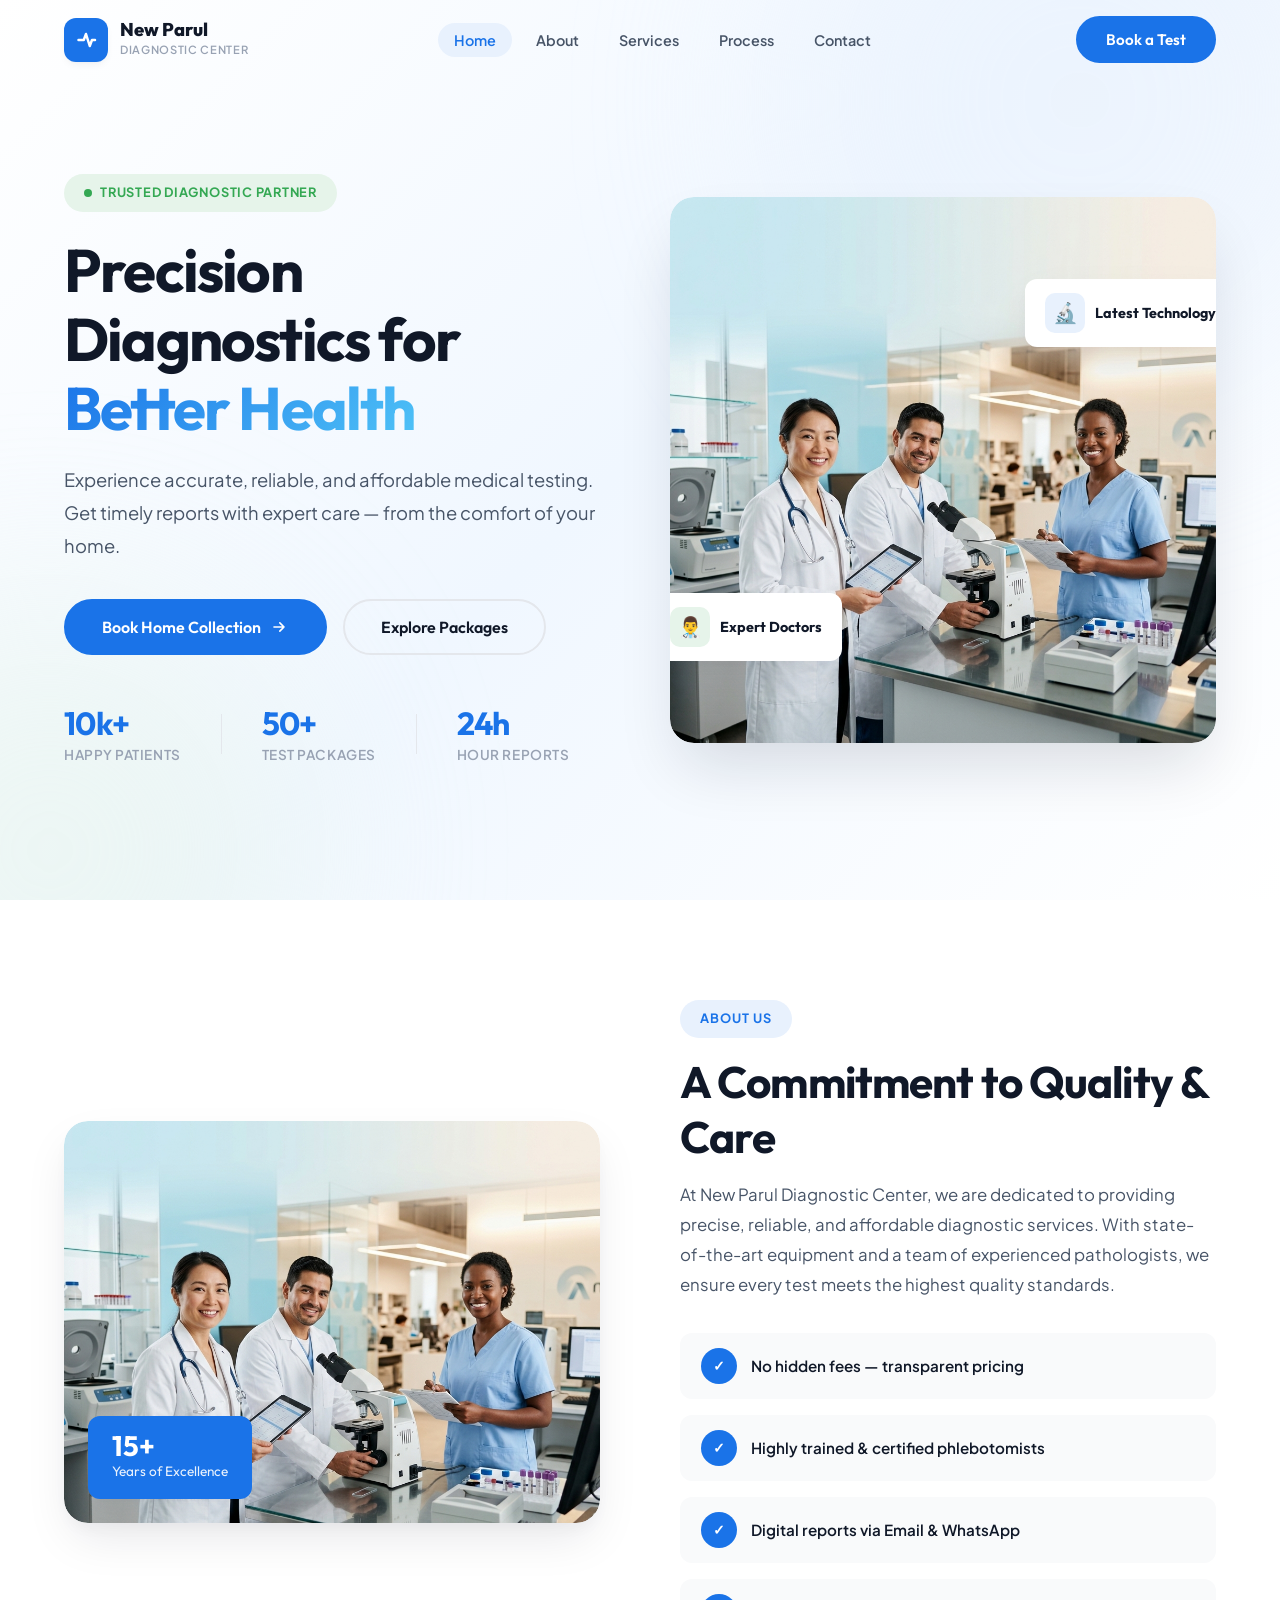
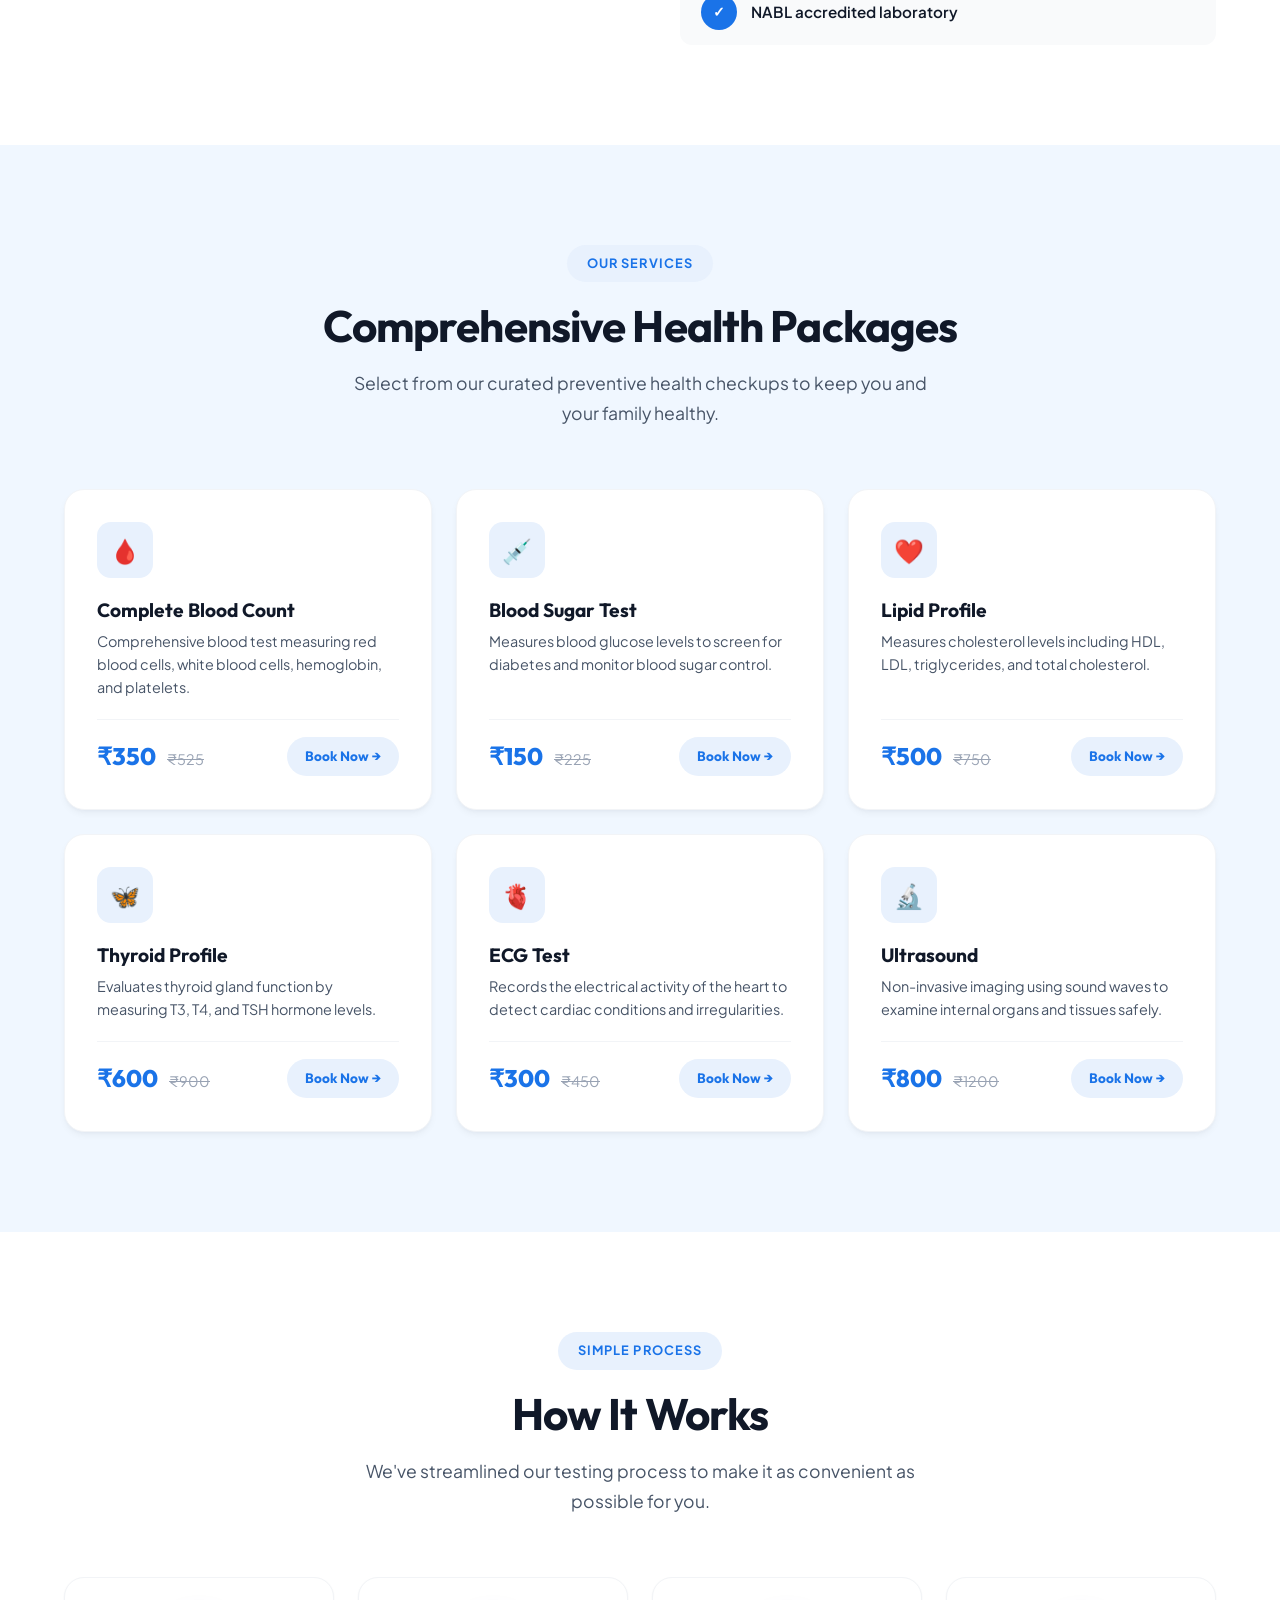
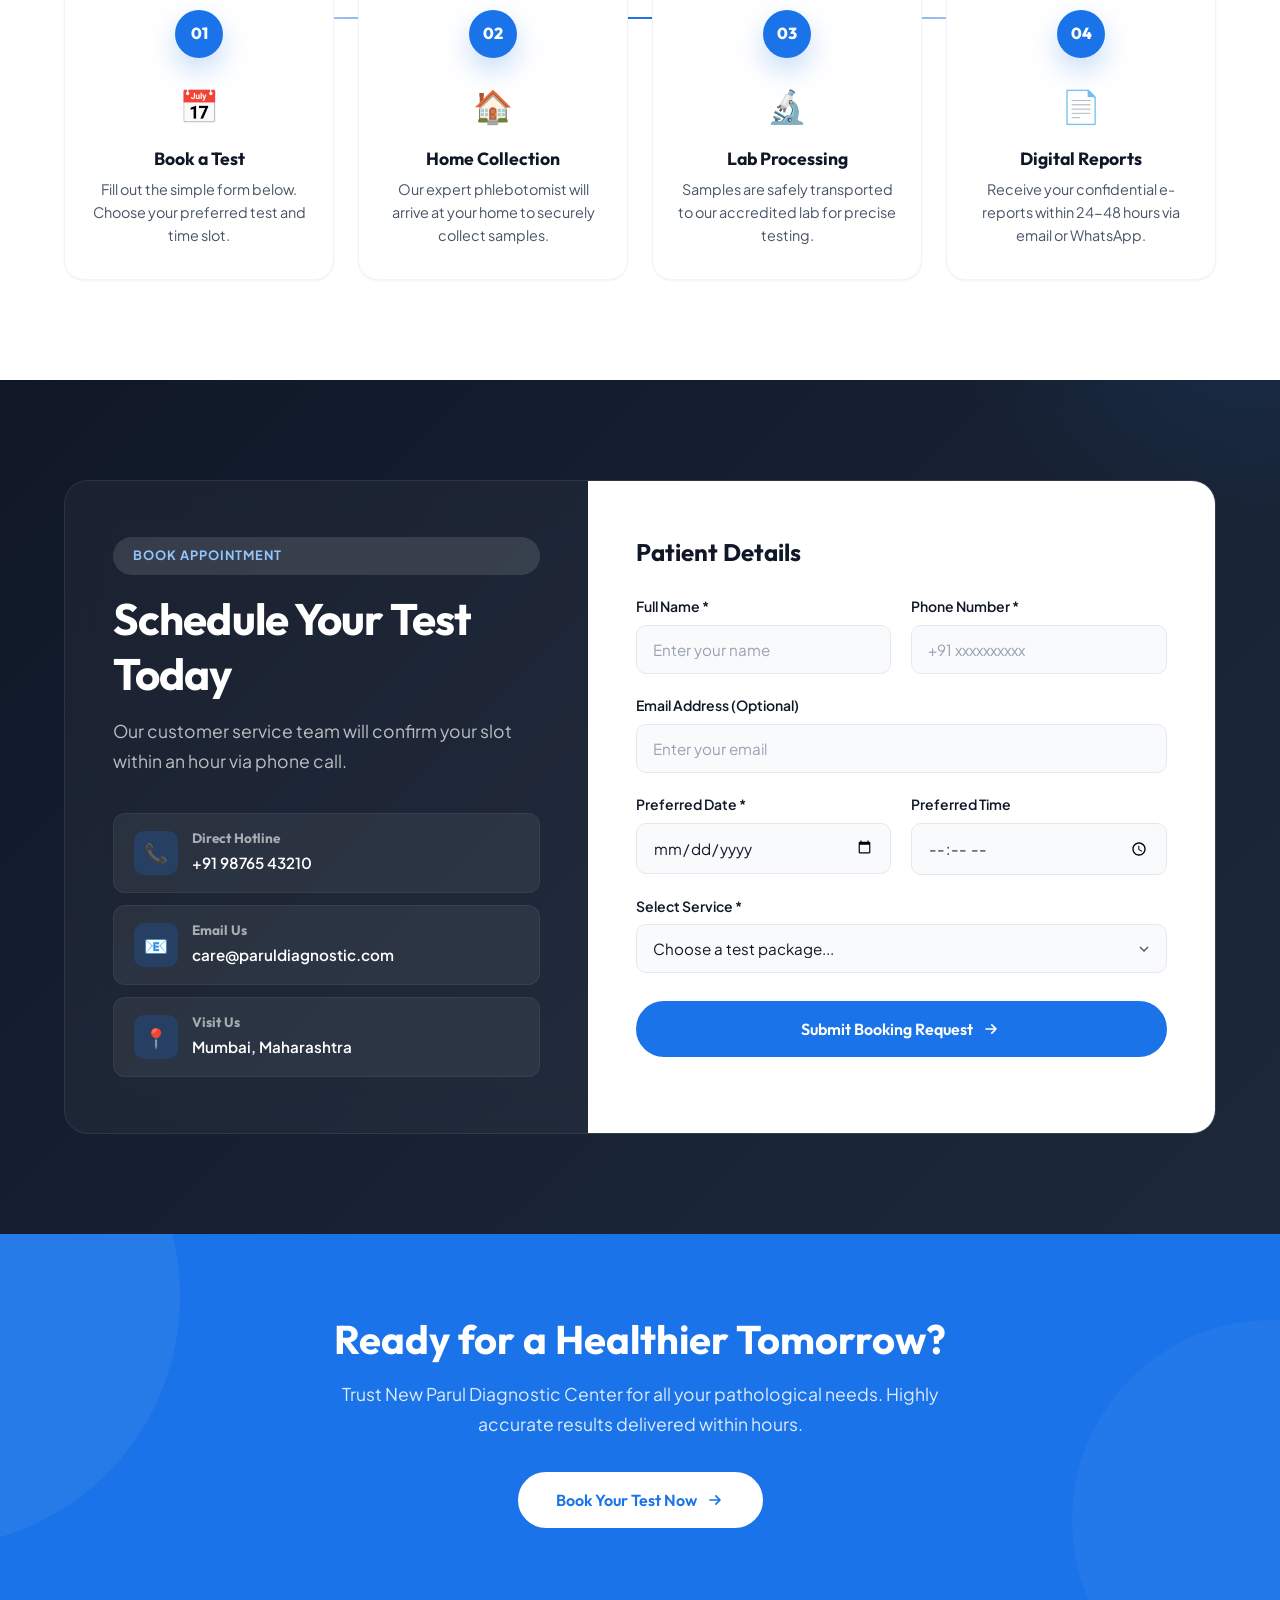
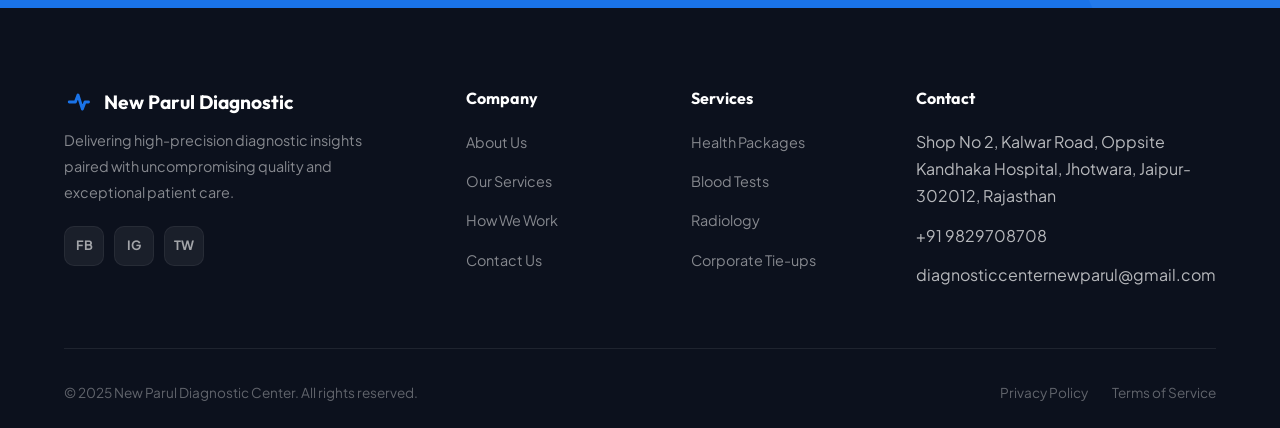
==== commit 5bf9e3da: "Update frontend contact and address details" ====
--- a/frontend/index.html
+++ b/frontend/index.html
@@ -1,23 +1,30 @@
 <!DOCTYPE html>
 <html lang="en">
+
 <head>
     <meta charset="UTF-8">
     <meta name="viewport" content="width=device-width, initial-scale=1.0">
-    <meta name="description" content="New Parul Diagnostic Center — Your trusted partner for accurate and timely medical diagnostics. Book appointments online for blood tests, X-Ray, ECG, ultrasound, and more.">
-    <meta name="keywords" content="diagnostic center, medical tests, blood test, X-Ray, ECG, ultrasound, health checkup, pathology lab">
+    <meta name="description"
+        content="New Parul Diagnostic Center — Your trusted partner for accurate and timely medical diagnostics. Book appointments online for blood tests, X-Ray, ECG, ultrasound, and more.">
+    <meta name="keywords"
+        content="diagnostic center, medical tests, blood test, X-Ray, ECG, ultrasound, health checkup, pathology lab">
     <meta name="author" content="New Parul Diagnostic Center">
     <title>New Parul Diagnostic Center | Precision Diagnostics for Better Health</title>
 
     <!-- Favicon -->
-    <link rel="icon" type="image/svg+xml" href="data:image/svg+xml,%3Csvg xmlns='http://www.w3.org/2000/svg' viewBox='0 0 24 24' fill='none' stroke='%231A73E8' stroke-width='2'%3E%3Cpath stroke-linecap='round' stroke-linejoin='round' d='M4.5 12h5.25l2.25-6 3.75 12 2.25-6H21'/%3E%3C/svg%3E">
+    <link rel="icon" type="image/svg+xml"
+        href="data:image/svg+xml,%3Csvg xmlns='http://www.w3.org/2000/svg' viewBox='0 0 24 24' fill='none' stroke='%231A73E8' stroke-width='2'%3E%3Cpath stroke-linecap='round' stroke-linejoin='round' d='M4.5 12h5.25l2.25-6 3.75 12 2.25-6H21'/%3E%3C/svg%3E">
 
     <!-- Google Fonts -->
     <link rel="preconnect" href="https://fonts.googleapis.com">
     <link rel="preconnect" href="https://fonts.gstatic.com" crossorigin>
-    <link href="https://fonts.googleapis.com/css2?family=Outfit:wght@300;400;500;600;700;800&family=Plus+Jakarta+Sans:wght@400;500;600;700&display=swap" rel="stylesheet">
+    <link
+        href="https://fonts.googleapis.com/css2?family=Outfit:wght@300;400;500;600;700;800&family=Plus+Jakarta+Sans:wght@400;500;600;700&display=swap"
+        rel="stylesheet">
 
     <link rel="stylesheet" href="css/styles.css">
 </head>
+
 <body>
 
     <!-- Scroll Progress Bar -->
@@ -31,7 +38,8 @@
             <a href="#home" class="nav-brand">
                 <div class="brand-icon">
                     <svg viewBox="0 0 24 24" fill="none" stroke="currentColor" stroke-width="2.5">
-                        <path stroke-linecap="round" stroke-linejoin="round" d="M4.5 12h5.25l2.25-6 3.75 12 2.25-6H21"/>
+                        <path stroke-linecap="round" stroke-linejoin="round"
+                            d="M4.5 12h5.25l2.25-6 3.75 12 2.25-6H21" />
                     </svg>
                 </div>
                 <div class="brand-text">
@@ -65,7 +73,8 @@
             <a href="#services" class="mobile-link">Services</a>
             <a href="#process" class="mobile-link">Process</a>
             <a href="#book-test" class="mobile-link">Contact</a>
-            <a href="#book-test" class="btn btn-primary btn-lg" style="margin-top:16px; width:100%; text-align:center;">Book a Test</a>
+            <a href="#book-test" class="btn btn-primary btn-lg"
+                style="margin-top:16px; width:100%; text-align:center;">Book a Test</a>
         </div>
     </div>
 
@@ -86,12 +95,15 @@
                     Precision Diagnostics for <br><span class="gradient-text">Better Health</span>
                 </h1>
                 <p class="hero-description fade-up delay-2">
-                    Experience accurate, reliable, and affordable medical testing. Get timely reports with expert care — from the comfort of your home.
+                    Experience accurate, reliable, and affordable medical testing. Get timely reports with expert care —
+                    from the comfort of your home.
                 </p>
                 <div class="hero-buttons fade-up delay-3">
                     <a href="#book-test" class="btn btn-primary btn-lg">
                         Book Home Collection
-                        <svg class="btn-icon" viewBox="0 0 24 24" fill="none" stroke="currentColor" stroke-width="2"><path stroke-linecap="round" stroke-linejoin="round" d="M13 7l5 5m0 0l-5 5m5-5H6"/></svg>
+                        <svg class="btn-icon" viewBox="0 0 24 24" fill="none" stroke="currentColor" stroke-width="2">
+                            <path stroke-linecap="round" stroke-linejoin="round" d="M13 7l5 5m0 0l-5 5m5-5H6" />
+                        </svg>
                     </a>
                     <a href="#services" class="btn btn-outline btn-lg">Explore Packages</a>
                 </div>
@@ -115,7 +127,8 @@
 
             <div class="hero-visual fade-left delay-2">
                 <div class="hero-image-wrapper">
-                    <img src="images/hero_banner.png" alt="New Parul Diagnostic Center — Advanced Medical Diagnostics" width="600" height="440">
+                    <img src="images/hero_banner.png" alt="New Parul Diagnostic Center — Advanced Medical Diagnostics"
+                        width="600" height="440">
                     <div class="floating-badge badge-1">
                         <div class="badge-icon">🔬</div>
                         <span>Latest Technology</span>
@@ -136,7 +149,8 @@
         <div class="container">
             <div class="about-grid">
                 <div class="about-image fade-right">
-                    <img src="images/hero_banner.png" alt="About New Parul Diagnostic Center" style="aspect-ratio: 4/3; object-fit: cover;">
+                    <img src="images/hero_banner.png" alt="About New Parul Diagnostic Center"
+                        style="aspect-ratio: 4/3; object-fit: cover;">
                     <div class="about-image-badge">
                         <h4>15+</h4>
                         <p>Years of Excellence</p>
@@ -147,7 +161,9 @@
                     <div class="section-badge">About Us</div>
                     <h2 class="section-title">A Commitment to Quality & Care</h2>
                     <p class="about-text">
-                        At New Parul Diagnostic Center, we are dedicated to providing precise, reliable, and affordable diagnostic services. With state-of-the-art equipment and a team of experienced pathologists, we ensure every test meets the highest quality standards.
+                        At New Parul Diagnostic Center, we are dedicated to providing precise, reliable, and affordable
+                        diagnostic services. With state-of-the-art equipment and a team of experienced pathologists, we
+                        ensure every test meets the highest quality standards.
                     </p>
                     <div class="features-list">
                         <div class="feature-item">
@@ -180,7 +196,8 @@
             <div class="section-header fade-up">
                 <div class="section-badge">Our Services</div>
                 <h2 class="section-title">Comprehensive Health Packages</h2>
-                <p class="section-subtitle">Select from our curated preventive health checkups to keep you and your family healthy.</p>
+                <p class="section-subtitle">Select from our curated preventive health checkups to keep you and your
+                    family healthy.</p>
             </div>
 
             <div class="services-grid" id="servicesGrid">
@@ -188,13 +205,15 @@
                 <div class="service-card fade-up">
                     <div class="service-icon">🩸</div>
                     <h4>Complete Blood Count</h4>
-                    <p class="service-desc">Comprehensive blood test measuring red blood cells, white blood cells, hemoglobin, and platelets.</p>
+                    <p class="service-desc">Comprehensive blood test measuring red blood cells, white blood cells,
+                        hemoglobin, and platelets.</p>
                     <div class="service-price-row">
                         <div>
                             <span class="service-price">₹350</span>
                             <span class="service-price-old">₹525</span>
                         </div>
-                        <a href="#book-test" class="service-book-btn" onclick="selectService('Complete Blood Count (CBC)')">Book Now →</a>
+                        <a href="#book-test" class="service-book-btn"
+                            onclick="selectService('Complete Blood Count (CBC)')">Book Now →</a>
                     </div>
                 </div>
 
@@ -202,13 +221,15 @@
                 <div class="service-card fade-up delay-1">
                     <div class="service-icon">💉</div>
                     <h4>Blood Sugar Test</h4>
-                    <p class="service-desc">Measures blood glucose levels to screen for diabetes and monitor blood sugar control.</p>
+                    <p class="service-desc">Measures blood glucose levels to screen for diabetes and monitor blood sugar
+                        control.</p>
                     <div class="service-price-row">
                         <div>
                             <span class="service-price">₹150</span>
                             <span class="service-price-old">₹225</span>
                         </div>
-                        <a href="#book-test" class="service-book-btn" onclick="selectService('Blood Sugar (Fasting / PP)')">Book Now →</a>
+                        <a href="#book-test" class="service-book-btn"
+                            onclick="selectService('Blood Sugar (Fasting / PP)')">Book Now →</a>
                     </div>
                 </div>
 
@@ -216,13 +237,15 @@
                 <div class="service-card fade-up delay-2">
                     <div class="service-icon">❤️</div>
                     <h4>Lipid Profile</h4>
-                    <p class="service-desc">Measures cholesterol levels including HDL, LDL, triglycerides, and total cholesterol.</p>
+                    <p class="service-desc">Measures cholesterol levels including HDL, LDL, triglycerides, and total
+                        cholesterol.</p>
                     <div class="service-price-row">
                         <div>
                             <span class="service-price">₹500</span>
                             <span class="service-price-old">₹750</span>
                         </div>
-                        <a href="#book-test" class="service-book-btn" onclick="selectService('Lipid Profile')">Book Now →</a>
+                        <a href="#book-test" class="service-book-btn" onclick="selectService('Lipid Profile')">Book Now
+                            →</a>
                     </div>
                 </div>
 
@@ -230,13 +253,15 @@
                 <div class="service-card fade-up delay-3">
                     <div class="service-icon">🦋</div>
                     <h4>Thyroid Profile</h4>
-                    <p class="service-desc">Evaluates thyroid gland function by measuring T3, T4, and TSH hormone levels.</p>
+                    <p class="service-desc">Evaluates thyroid gland function by measuring T3, T4, and TSH hormone
+                        levels.</p>
                     <div class="service-price-row">
                         <div>
                             <span class="service-price">₹600</span>
                             <span class="service-price-old">₹900</span>
                         </div>
-                        <a href="#book-test" class="service-book-btn" onclick="selectService('Thyroid Profile (T3, T4, TSH)')">Book Now →</a>
+                        <a href="#book-test" class="service-book-btn"
+                            onclick="selectService('Thyroid Profile (T3, T4, TSH)')">Book Now →</a>
                     </div>
                 </div>
 
@@ -244,13 +269,15 @@
                 <div class="service-card fade-up delay-4">
                     <div class="service-icon">🫀</div>
                     <h4>ECG Test</h4>
-                    <p class="service-desc">Records the electrical activity of the heart to detect cardiac conditions and irregularities.</p>
+                    <p class="service-desc">Records the electrical activity of the heart to detect cardiac conditions
+                        and irregularities.</p>
                     <div class="service-price-row">
                         <div>
                             <span class="service-price">₹300</span>
                             <span class="service-price-old">₹450</span>
                         </div>
-                        <a href="#book-test" class="service-book-btn" onclick="selectService('ECG (Electrocardiogram)')">Book Now →</a>
+                        <a href="#book-test" class="service-book-btn"
+                            onclick="selectService('ECG (Electrocardiogram)')">Book Now →</a>
                     </div>
                 </div>
 
@@ -258,13 +285,15 @@
                 <div class="service-card fade-up delay-5">
                     <div class="service-icon">🔬</div>
                     <h4>Ultrasound</h4>
-                    <p class="service-desc">Non-invasive imaging using sound waves to examine internal organs and tissues safely.</p>
+                    <p class="service-desc">Non-invasive imaging using sound waves to examine internal organs and
+                        tissues safely.</p>
                     <div class="service-price-row">
                         <div>
                             <span class="service-price">₹800</span>
                             <span class="service-price-old">₹1200</span>
                         </div>
-                        <a href="#book-test" class="service-book-btn" onclick="selectService('Ultrasound')">Book Now →</a>
+                        <a href="#book-test" class="service-book-btn" onclick="selectService('Ultrasound')">Book Now
+                            →</a>
                     </div>
                 </div>
             </div>
@@ -279,7 +308,8 @@
             <div class="section-header fade-up">
                 <div class="section-badge">Simple Process</div>
                 <h2 class="section-title">How It Works</h2>
-                <p class="section-subtitle">We've streamlined our testing process to make it as convenient as possible for you.</p>
+                <p class="section-subtitle">We've streamlined our testing process to make it as convenient as possible
+                    for you.</p>
             </div>
 
             <div class="process-grid">
@@ -320,7 +350,8 @@
                 <div class="booking-info">
                     <div class="section-badge">Book Appointment</div>
                     <h2 class="section-title">Schedule Your Test Today</h2>
-                    <p class="section-subtitle" style="color: rgba(255,255,255,0.7); margin-bottom: 36px;">Our customer service team will confirm your slot within an hour via phone call.</p>
+                    <p class="section-subtitle" style="color: rgba(255,255,255,0.7); margin-bottom: 36px;">Our customer
+                        service team will confirm your slot within an hour via phone call.</p>
 
                     <div class="contact-cards">
                         <div class="contact-card-glass">
@@ -353,17 +384,20 @@
                         <div class="form-grid">
                             <div class="form-group">
                                 <label for="patientName">Full Name *</label>
-                                <input type="text" id="patientName" placeholder="John Doe" class="form-control" required autocomplete="name">
+                                <input type="text" id="patientName" placeholder="Enter your name" class="form-control"
+                                    required autocomplete="name">
                                 <span class="error-msg" id="patientNameError">Please enter your full name</span>
                             </div>
                             <div class="form-group">
                                 <label for="patientPhone">Phone Number *</label>
-                                <input type="tel" id="patientPhone" placeholder="+91 90000 00000" class="form-control" required autocomplete="tel">
+                                <input type="tel" id="patientPhone" placeholder="+91 xxxxxxxxxx" class="form-control"
+                                    required autocomplete="tel">
                                 <span class="error-msg" id="patientPhoneError">Please enter a valid phone number</span>
                             </div>
                             <div class="form-group full-width">
                                 <label for="patientEmail">Email Address (Optional)</label>
-                                <input type="email" id="patientEmail" placeholder="you@example.com" class="form-control" autocomplete="email">
+                                <input type="email" id="patientEmail" placeholder="Enter your email"
+                                    class="form-control" autocomplete="email">
                                 <span class="error-msg" id="patientEmailError">Please enter a valid email</span>
                             </div>
                             <div class="form-group">
@@ -379,18 +413,23 @@
                                 <label for="serviceType">Select Service *</label>
                                 <select id="serviceType" class="form-control" required>
                                     <option value="">Choose a test package...</option>
-                                    <option value="Complete Blood Count (CBC)">Complete Blood Count (CBC) — ₹350</option>
-                                    <option value="Blood Sugar (Fasting / PP)">Blood Sugar (Fasting / PP) — ₹150</option>
+                                    <option value="Complete Blood Count (CBC)">Complete Blood Count (CBC) — ₹350
+                                    </option>
+                                    <option value="Blood Sugar (Fasting / PP)">Blood Sugar (Fasting / PP) — ₹150
+                                    </option>
                                     <option value="Lipid Profile">Lipid Profile — ₹500</option>
-                                    <option value="Thyroid Profile (T3, T4, TSH)">Thyroid Profile (T3, T4, TSH) — ₹600</option>
+                                    <option value="Thyroid Profile (T3, T4, TSH)">Thyroid Profile (T3, T4, TSH) — ₹600
+                                    </option>
                                     <option value="Liver Function Test (LFT)">Liver Function Test (LFT) — ₹550</option>
-                                    <option value="Kidney Function Test (KFT)">Kidney Function Test (KFT) — ₹550</option>
+                                    <option value="Kidney Function Test (KFT)">Kidney Function Test (KFT) — ₹550
+                                    </option>
                                     <option value="Urine Analysis">Urine Analysis — ₹200</option>
                                     <option value="X-Ray">X-Ray — ₹400</option>
                                     <option value="ECG (Electrocardiogram)">ECG (Electrocardiogram) — ₹300</option>
                                     <option value="Ultrasound">Ultrasound — ₹800</option>
                                     <option value="Vitamin D Test">Vitamin D Test — ₹700</option>
-                                    <option value="HbA1c (Glycated Hemoglobin)">HbA1c (Glycated Hemoglobin) — ₹450</option>
+                                    <option value="HbA1c (Glycated Hemoglobin)">HbA1c (Glycated Hemoglobin) — ₹450
+                                    </option>
                                 </select>
                                 <span class="error-msg" id="serviceTypeError">Please select a service</span>
                             </div>
@@ -398,7 +437,10 @@
                         <div class="submit-btn-wrapper">
                             <button type="submit" class="btn btn-primary btn-lg btn-block" id="submitBtn">
                                 Submit Booking Request
-                                <svg class="btn-icon" viewBox="0 0 24 24" fill="none" stroke="currentColor" stroke-width="2"><path stroke-linecap="round" stroke-linejoin="round" d="M13 7l5 5m0 0l-5 5m5-5H6"/></svg>
+                                <svg class="btn-icon" viewBox="0 0 24 24" fill="none" stroke="currentColor"
+                                    stroke-width="2">
+                                    <path stroke-linecap="round" stroke-linejoin="round" d="M13 7l5 5m0 0l-5 5m5-5H6" />
+                                </svg>
                             </button>
                         </div>
                     </form>
@@ -413,10 +455,13 @@
     <section class="section cta-section">
         <div class="container text-center">
             <h2 class="fade-up">Ready for a Healthier Tomorrow?</h2>
-            <p class="fade-up delay-1">Trust New Parul Diagnostic Center for all your pathological needs. Highly accurate results delivered within hours.</p>
+            <p class="fade-up delay-1">Trust New Parul Diagnostic Center for all your pathological needs. Highly
+                accurate results delivered within hours.</p>
             <a href="#book-test" class="btn btn-white btn-lg fade-up delay-2">
                 Book Your Test Now
-                <svg class="btn-icon" viewBox="0 0 24 24" fill="none" stroke="currentColor" stroke-width="2"><path stroke-linecap="round" stroke-linejoin="round" d="M13 7l5 5m0 0l-5 5m5-5H6"/></svg>
+                <svg class="btn-icon" viewBox="0 0 24 24" fill="none" stroke="currentColor" stroke-width="2">
+                    <path stroke-linecap="round" stroke-linejoin="round" d="M13 7l5 5m0 0l-5 5m5-5H6" />
+                </svg>
             </a>
         </div>
     </section>
@@ -430,11 +475,13 @@
                 <div class="footer-brand">
                     <div style="display:flex; align-items:center; gap:12px; margin-bottom: 8px;">
                         <svg viewBox="0 0 24 24" fill="none" stroke="#1A73E8" stroke-width="2.5" width="28" height="28">
-                            <path stroke-linecap="round" stroke-linejoin="round" d="M4.5 12h5.25l2.25-6 3.75 12 2.25-6H21"/>
+                            <path stroke-linecap="round" stroke-linejoin="round"
+                                d="M4.5 12h5.25l2.25-6 3.75 12 2.25-6H21" />
                         </svg>
                         <h3 style="font-size:1.2rem; color: white;">New Parul Diagnostic</h3>
                     </div>
-                    <p>Delivering high-precision diagnostic insights paired with uncompromising quality and exceptional patient care.</p>
+                    <p>Delivering high-precision diagnostic insights paired with uncompromising quality and exceptional
+                        patient care.</p>
                     <div class="social-links">
                         <a href="#" aria-label="Facebook">FB</a>
                         <a href="#" aria-label="Instagram">IG</a>
@@ -462,9 +509,9 @@
                 <div class="footer-col">
                     <h4>Contact</h4>
                     <ul>
-                        <li>Mumbai, Maharashtra 400001</li>
-                        <li>+91 98765 43210</li>
-                        <li>care@paruldiagnostic.com</li>
+                        <li>Shop No 2, Kalwar Road, Oppsite Kandhaka Hospital, Jhotwara, Jaipur-302012, Rajasthan </li>
+                        <li>+91 9829708708</li>
+                        <li>diagnosticcenternewparul@gmail.com</li>
                     </ul>
                 </div>
             </div>
@@ -483,4 +530,5 @@
 
     <script src="js/main.js"></script>
 </body>
+
 </html>
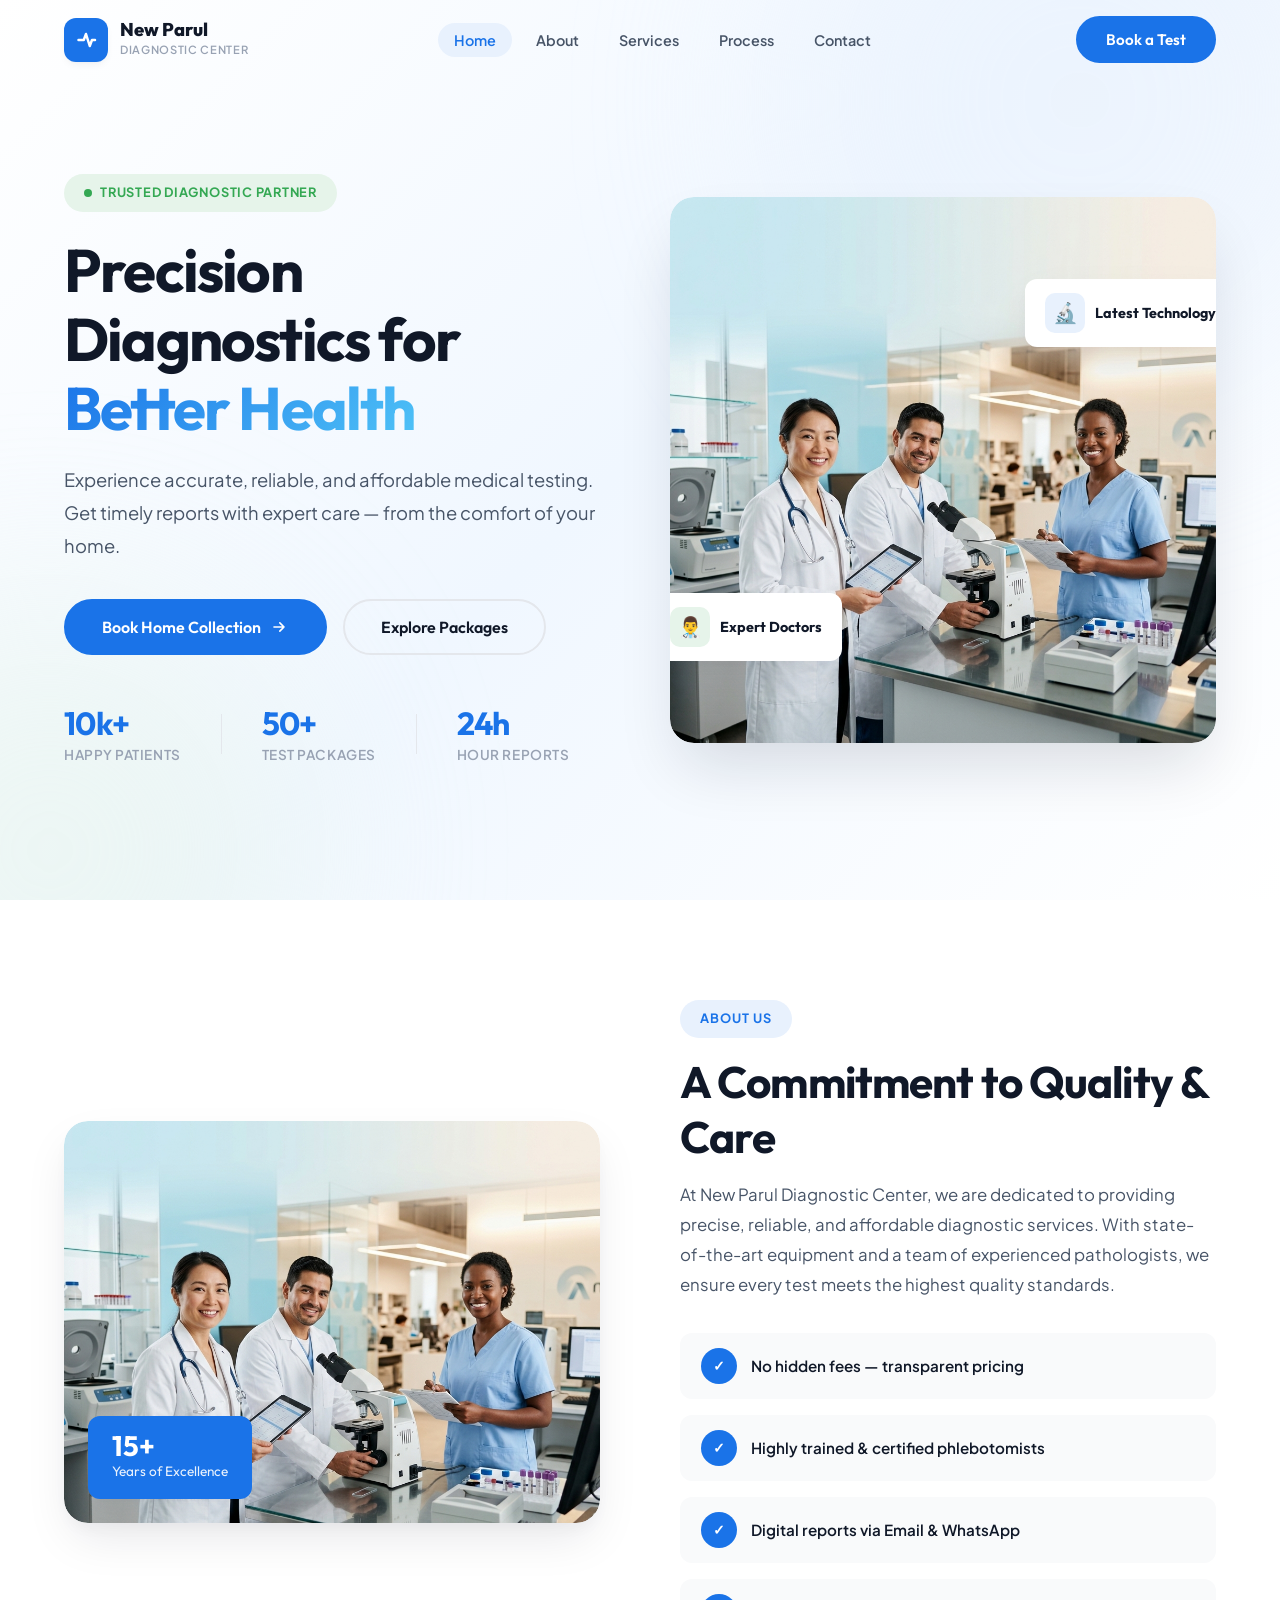
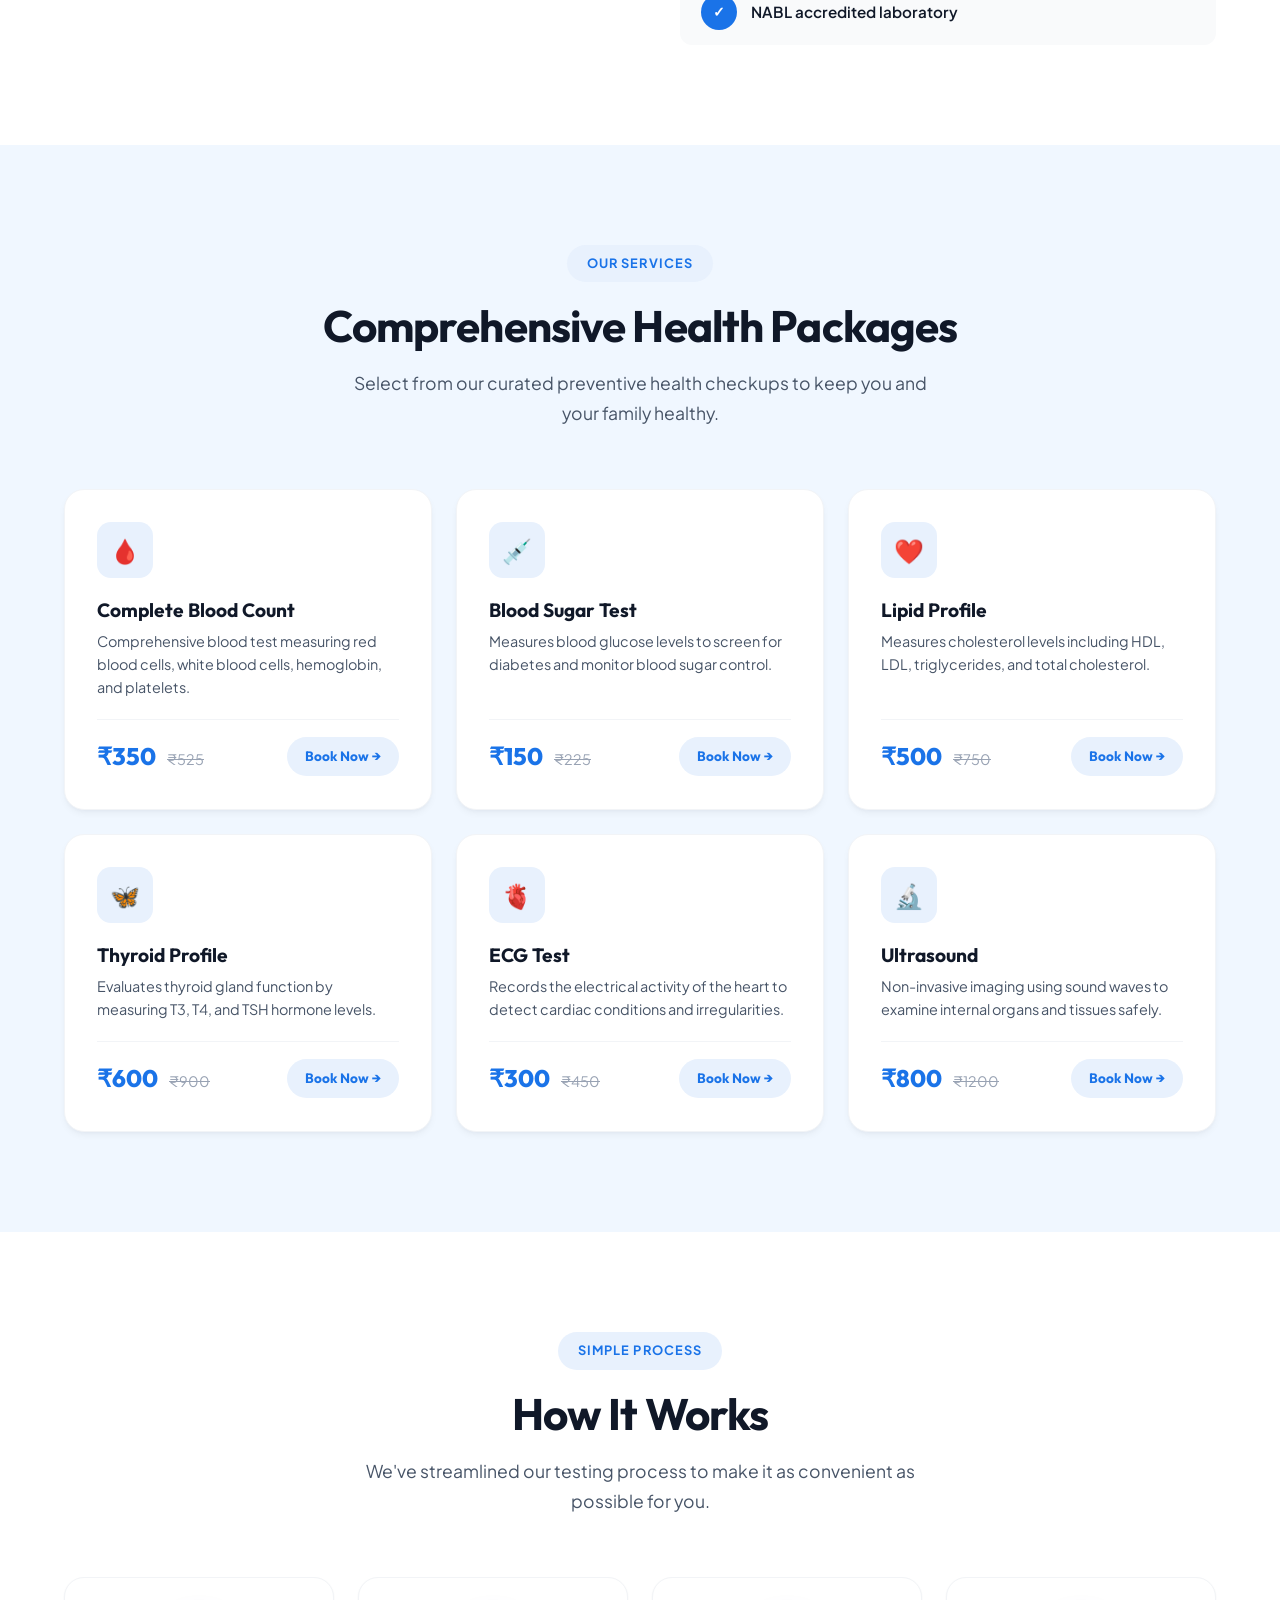
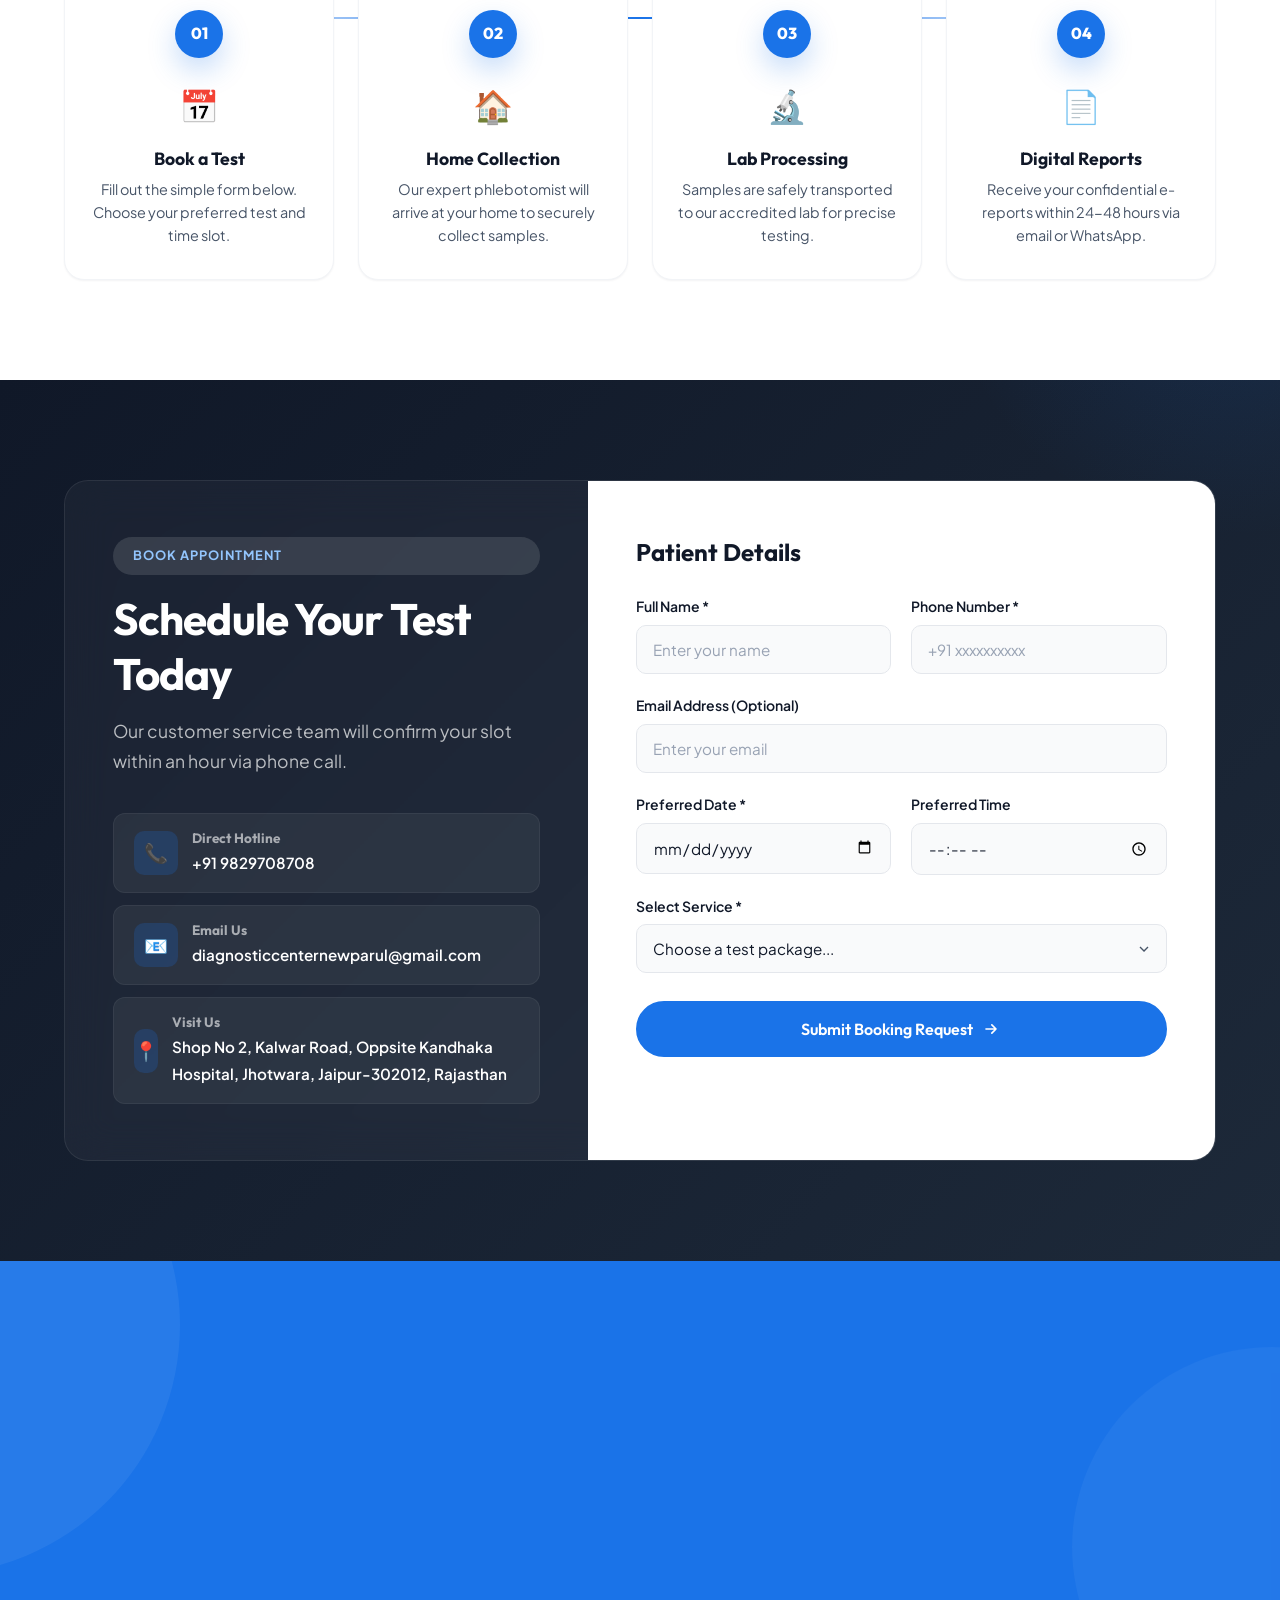
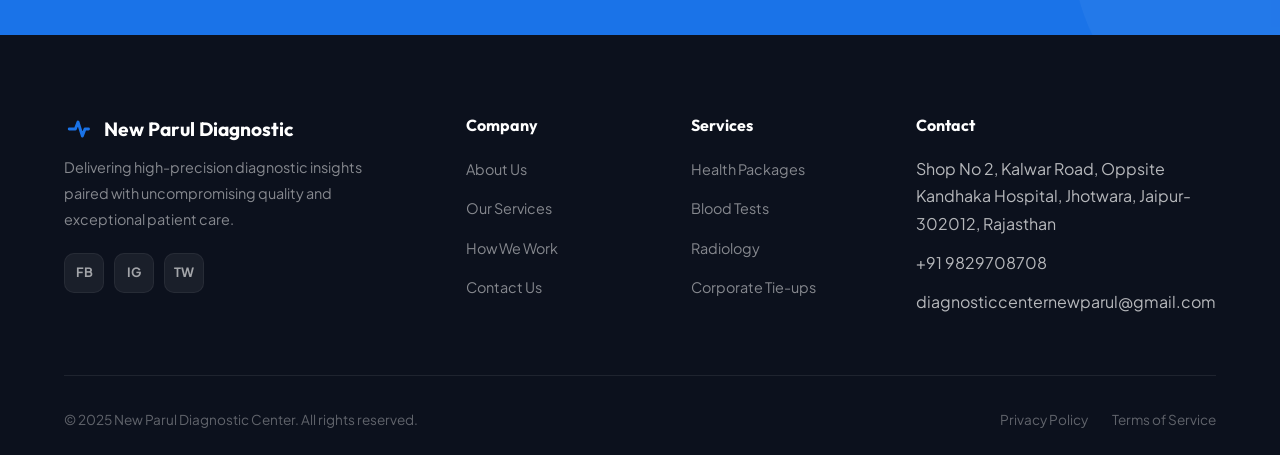
==== commit d13a98f4: "Update contact and address details in info section" ====
--- a/frontend/index.html
+++ b/frontend/index.html
@@ -358,21 +358,21 @@
                             <div class="contact-icon">📞</div>
                             <div>
                                 <h5>Direct Hotline</h5>
-                                <span>+91 98765 43210</span>
+                                <span>+91 9829708708</span>
                             </div>
                         </div>
                         <div class="contact-card-glass">
                             <div class="contact-icon">📧</div>
                             <div>
                                 <h5>Email Us</h5>
-                                <span>care@paruldiagnostic.com</span>
+                                <span>diagnosticcenternewparul@gmail.com</span>
                             </div>
                         </div>
                         <div class="contact-card-glass">
                             <div class="contact-icon">📍</div>
                             <div>
                                 <h5>Visit Us</h5>
-                                <span>Mumbai, Maharashtra</span>
+                                <span>Shop No 2, Kalwar Road, Oppsite Kandhaka Hospital, Jhotwara, Jaipur-302012, Rajasthan</span>
                             </div>
                         </div>
                     </div>
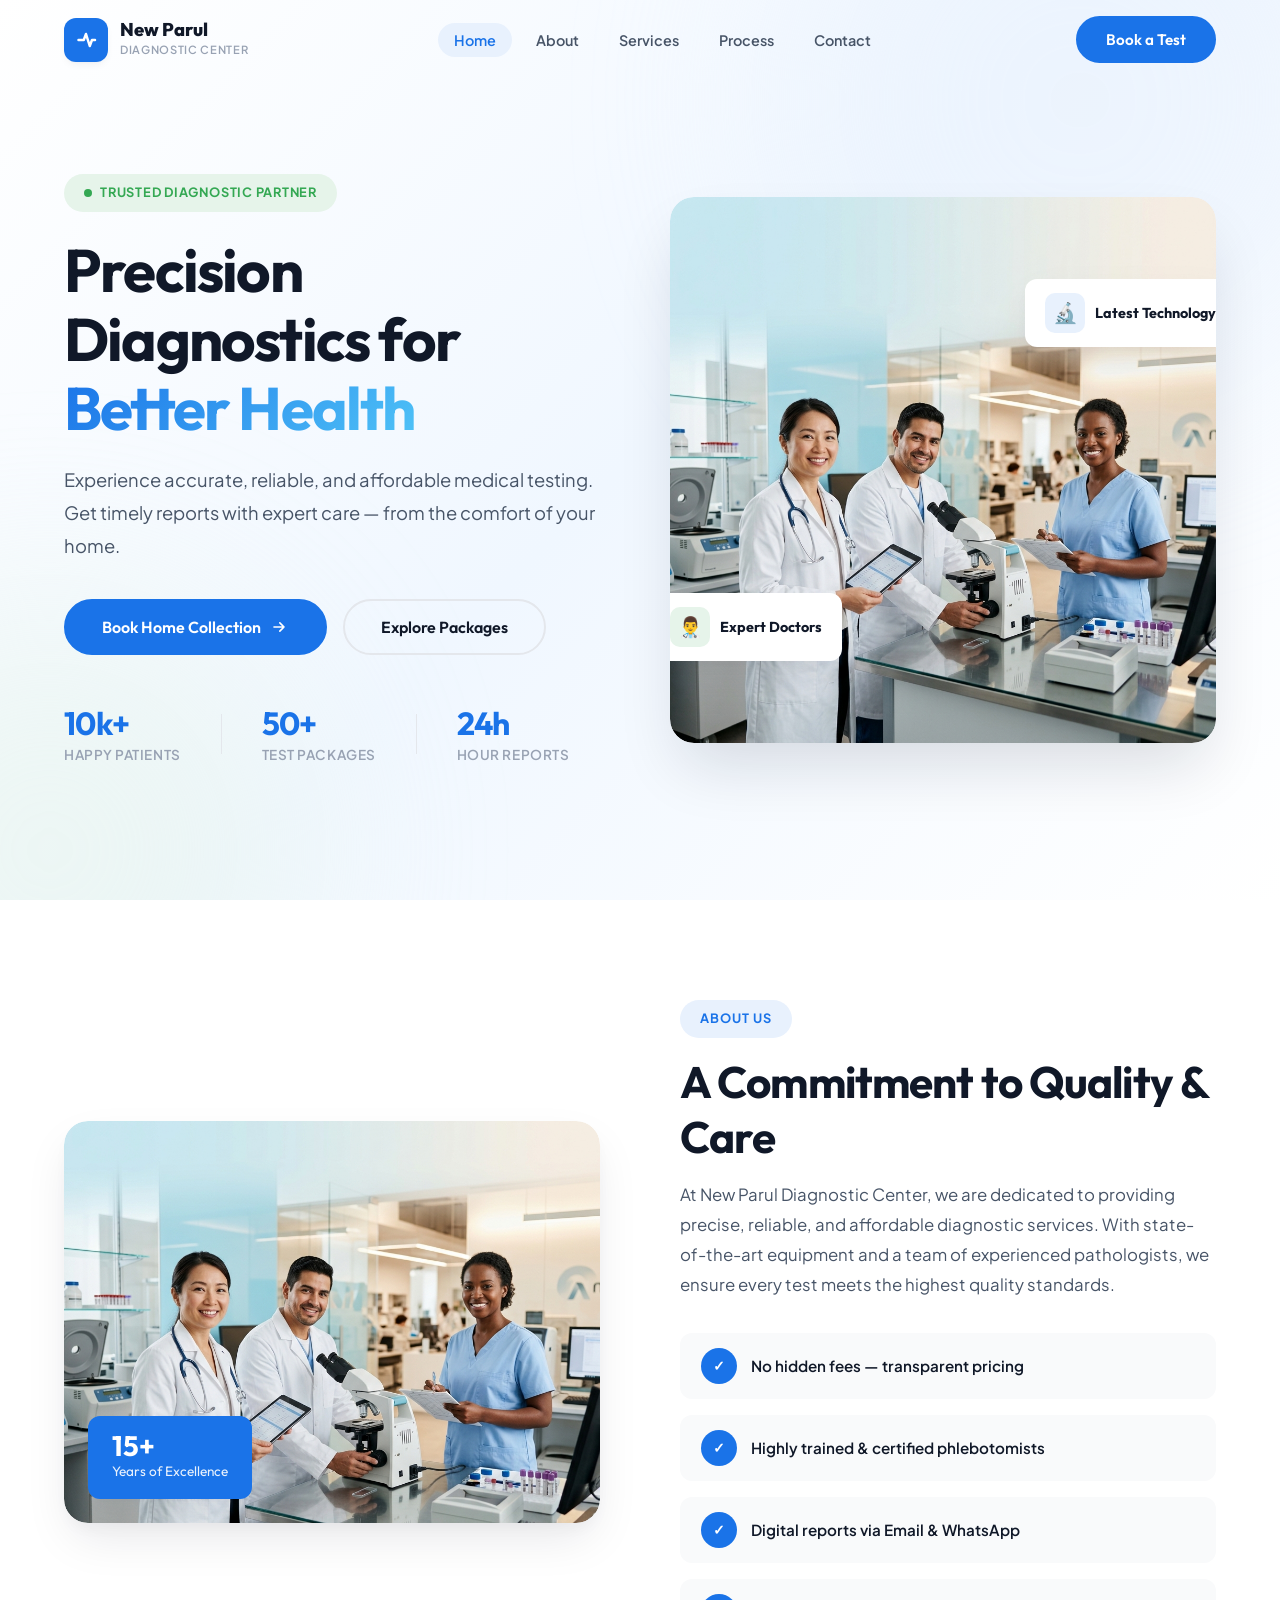
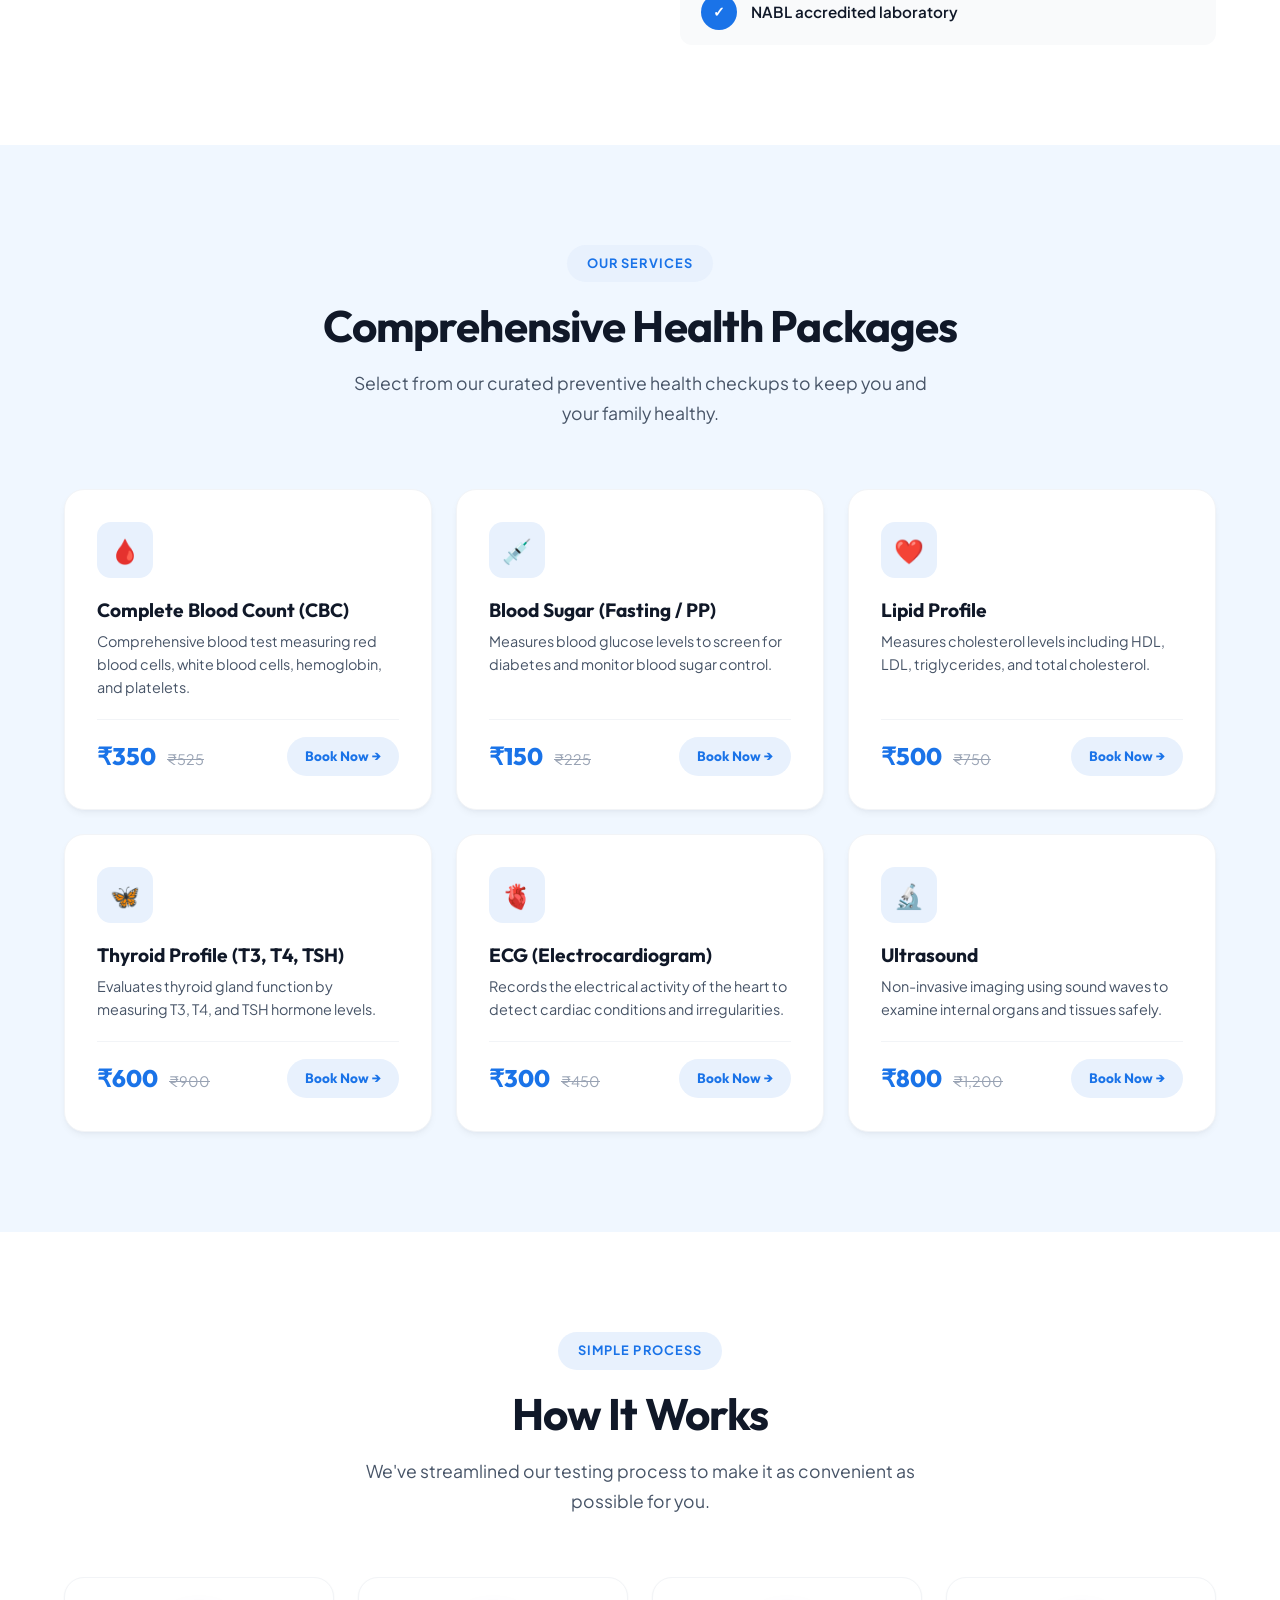
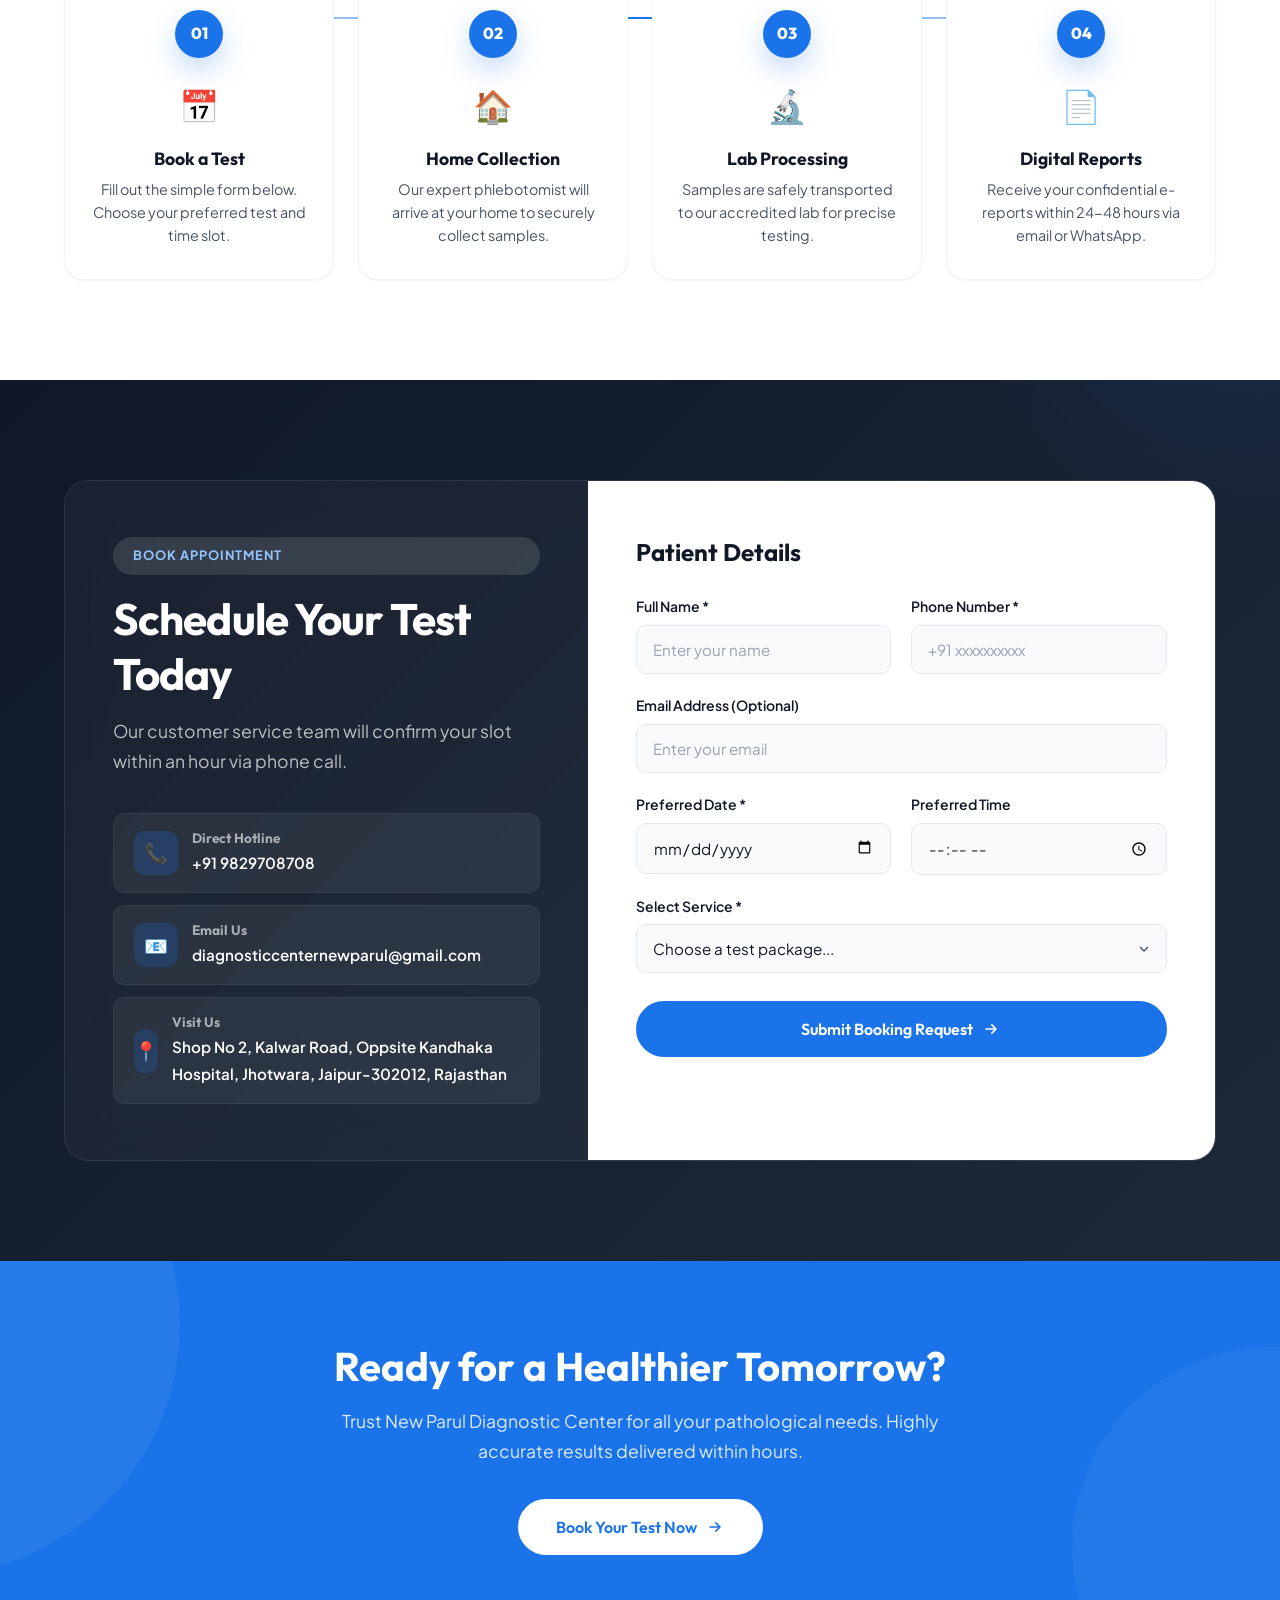
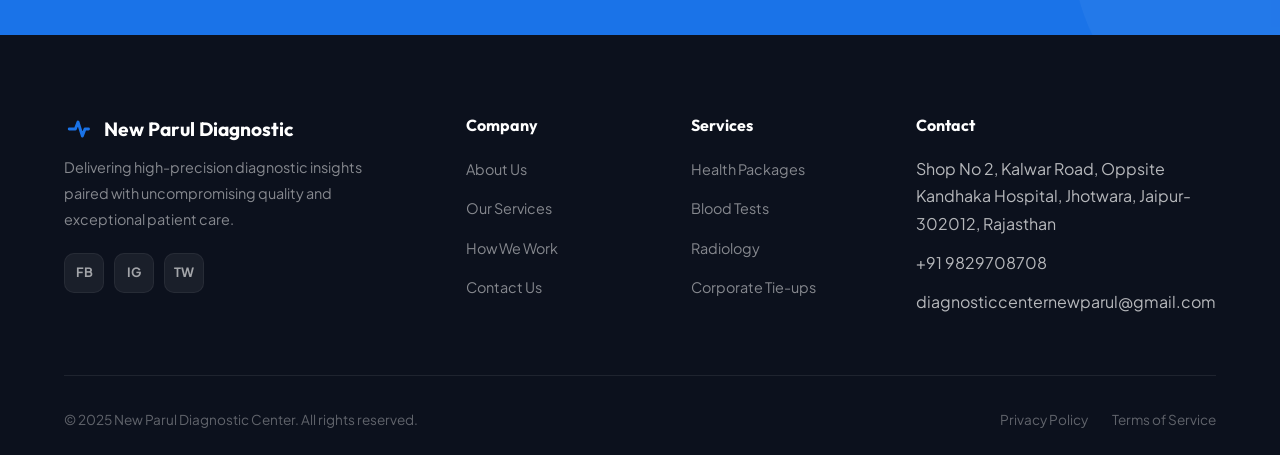
==== commit 5fc1e556: "Add dynamic services section managed via Google Sheets" ====
--- a/frontend/index.html
+++ b/frontend/index.html
@@ -200,102 +200,9 @@
                     family healthy.</p>
             </div>
 
+            <!-- Services grid: populated dynamically from Google Sheets via main.js -->
             <div class="services-grid" id="servicesGrid">
-                <!-- Service Card 1 -->
-                <div class="service-card fade-up">
-                    <div class="service-icon">🩸</div>
-                    <h4>Complete Blood Count</h4>
-                    <p class="service-desc">Comprehensive blood test measuring red blood cells, white blood cells,
-                        hemoglobin, and platelets.</p>
-                    <div class="service-price-row">
-                        <div>
-                            <span class="service-price">₹350</span>
-                            <span class="service-price-old">₹525</span>
-                        </div>
-                        <a href="#book-test" class="service-book-btn"
-                            onclick="selectService('Complete Blood Count (CBC)')">Book Now →</a>
-                    </div>
-                </div>
-
-                <!-- Service Card 2 -->
-                <div class="service-card fade-up delay-1">
-                    <div class="service-icon">💉</div>
-                    <h4>Blood Sugar Test</h4>
-                    <p class="service-desc">Measures blood glucose levels to screen for diabetes and monitor blood sugar
-                        control.</p>
-                    <div class="service-price-row">
-                        <div>
-                            <span class="service-price">₹150</span>
-                            <span class="service-price-old">₹225</span>
-                        </div>
-                        <a href="#book-test" class="service-book-btn"
-                            onclick="selectService('Blood Sugar (Fasting / PP)')">Book Now →</a>
-                    </div>
-                </div>
-
-                <!-- Service Card 3 -->
-                <div class="service-card fade-up delay-2">
-                    <div class="service-icon">❤️</div>
-                    <h4>Lipid Profile</h4>
-                    <p class="service-desc">Measures cholesterol levels including HDL, LDL, triglycerides, and total
-                        cholesterol.</p>
-                    <div class="service-price-row">
-                        <div>
-                            <span class="service-price">₹500</span>
-                            <span class="service-price-old">₹750</span>
-                        </div>
-                        <a href="#book-test" class="service-book-btn" onclick="selectService('Lipid Profile')">Book Now
-                            →</a>
-                    </div>
-                </div>
-
-                <!-- Service Card 4 -->
-                <div class="service-card fade-up delay-3">
-                    <div class="service-icon">🦋</div>
-                    <h4>Thyroid Profile</h4>
-                    <p class="service-desc">Evaluates thyroid gland function by measuring T3, T4, and TSH hormone
-                        levels.</p>
-                    <div class="service-price-row">
-                        <div>
-                            <span class="service-price">₹600</span>
-                            <span class="service-price-old">₹900</span>
-                        </div>
-                        <a href="#book-test" class="service-book-btn"
-                            onclick="selectService('Thyroid Profile (T3, T4, TSH)')">Book Now →</a>
-                    </div>
-                </div>
-
-                <!-- Service Card 5 -->
-                <div class="service-card fade-up delay-4">
-                    <div class="service-icon">🫀</div>
-                    <h4>ECG Test</h4>
-                    <p class="service-desc">Records the electrical activity of the heart to detect cardiac conditions
-                        and irregularities.</p>
-                    <div class="service-price-row">
-                        <div>
-                            <span class="service-price">₹300</span>
-                            <span class="service-price-old">₹450</span>
-                        </div>
-                        <a href="#book-test" class="service-book-btn"
-                            onclick="selectService('ECG (Electrocardiogram)')">Book Now →</a>
-                    </div>
-                </div>
-
-                <!-- Service Card 6 -->
-                <div class="service-card fade-up delay-5">
-                    <div class="service-icon">🔬</div>
-                    <h4>Ultrasound</h4>
-                    <p class="service-desc">Non-invasive imaging using sound waves to examine internal organs and
-                        tissues safely.</p>
-                    <div class="service-price-row">
-                        <div>
-                            <span class="service-price">₹800</span>
-                            <span class="service-price-old">₹1200</span>
-                        </div>
-                        <a href="#book-test" class="service-book-btn" onclick="selectService('Ultrasound')">Book Now
-                            →</a>
-                    </div>
-                </div>
+                <!-- Skeleton cards shown while loading -->
             </div>
         </div>
     </section>
@@ -411,25 +318,9 @@
                             </div>
                             <div class="form-group full-width">
                                 <label for="serviceType">Select Service *</label>
+                                <!-- Dropdown options populated dynamically from Google Sheets via main.js -->
                                 <select id="serviceType" class="form-control" required>
-                                    <option value="">Choose a test package...</option>
-                                    <option value="Complete Blood Count (CBC)">Complete Blood Count (CBC) — ₹350
-                                    </option>
-                                    <option value="Blood Sugar (Fasting / PP)">Blood Sugar (Fasting / PP) — ₹150
-                                    </option>
-                                    <option value="Lipid Profile">Lipid Profile — ₹500</option>
-                                    <option value="Thyroid Profile (T3, T4, TSH)">Thyroid Profile (T3, T4, TSH) — ₹600
-                                    </option>
-                                    <option value="Liver Function Test (LFT)">Liver Function Test (LFT) — ₹550</option>
-                                    <option value="Kidney Function Test (KFT)">Kidney Function Test (KFT) — ₹550
-                                    </option>
-                                    <option value="Urine Analysis">Urine Analysis — ₹200</option>
-                                    <option value="X-Ray">X-Ray — ₹400</option>
-                                    <option value="ECG (Electrocardiogram)">ECG (Electrocardiogram) — ₹300</option>
-                                    <option value="Ultrasound">Ultrasound — ₹800</option>
-                                    <option value="Vitamin D Test">Vitamin D Test — ₹700</option>
-                                    <option value="HbA1c (Glycated Hemoglobin)">HbA1c (Glycated Hemoglobin) — ₹450
-                                    </option>
+                                    <option value="">Loading services...</option>
                                 </select>
                                 <span class="error-msg" id="serviceTypeError">Please select a service</span>
                             </div>
--- a/frontend/css/styles.css
+++ b/frontend/css/styles.css
@@ -846,6 +846,30 @@
     color: var(--white);
 }
 
+/* Skeleton loading cards */
+.skeleton-card {
+    pointer-events: none;
+}
+
+.skeleton {
+    background: linear-gradient(90deg, #f0f0f0 25%, #e0e0e0 50%, #f0f0f0 75%);
+    background-size: 200% 100%;
+    animation: shimmer 1.5s infinite;
+    border-radius: 8px;
+}
+
+.skeleton-icon  { width: 56px; height: 56px; border-radius: 14px; margin-bottom: 20px; }
+.skeleton-title { height: 20px; width: 70%; margin-bottom: 12px; }
+.skeleton-desc  { height: 14px; width: 100%; margin-bottom: 8px; }
+.skeleton-desc.short { width: 60%; margin-bottom: 20px; }
+.skeleton-btn   { height: 36px; width: 100%; margin-top: 16px; }
+
+@keyframes shimmer {
+    0%   { background-position: 200% 0; }
+    100% { background-position: -200% 0; }
+}
+
+
 /* ============================================================
    HOW IT WORKS / PROCESS SECTION
    ============================================================ */
